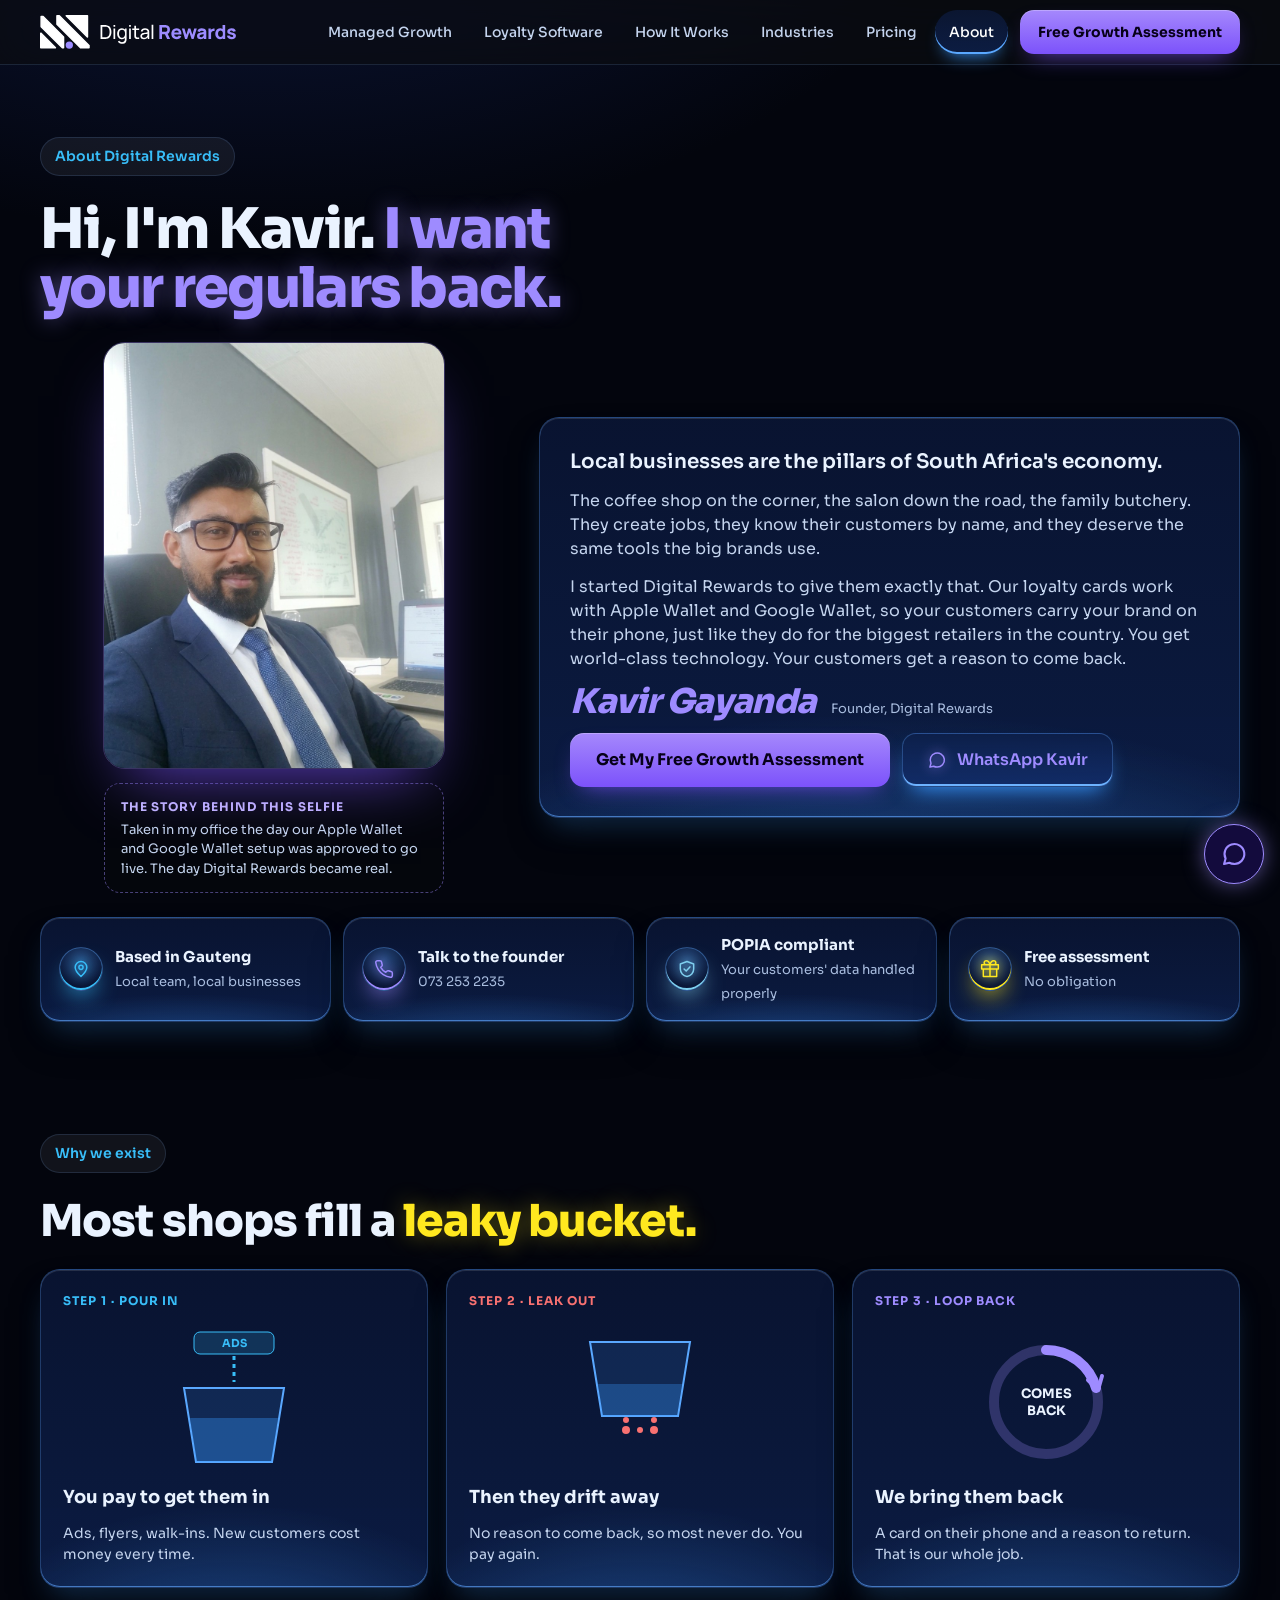
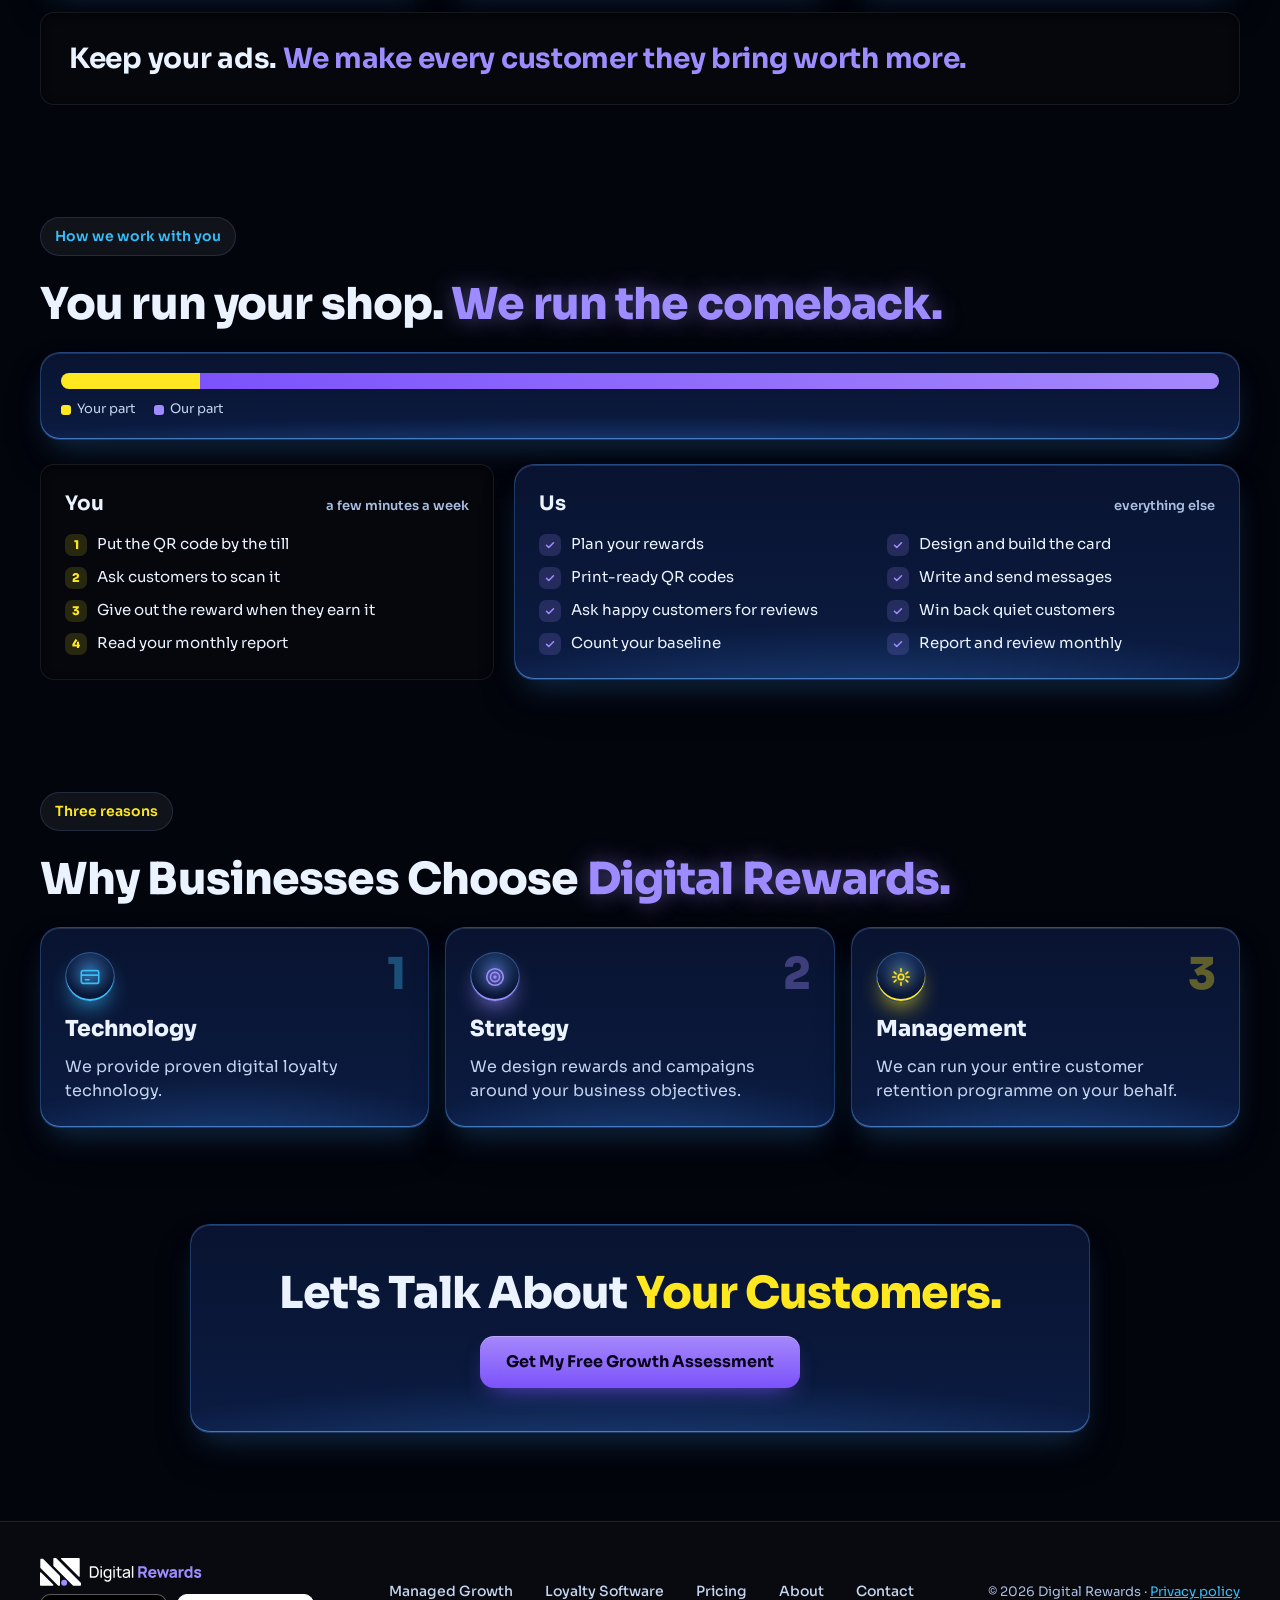
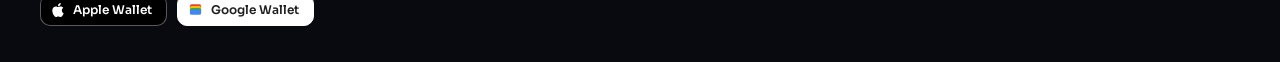
==== about.html @ 721c0db6 "About: caption heading 'The story behind this selfie'; cache tag v=202611193100 Co-Authored-By: Clau" ====
<!doctype html>
<html lang="en-ZA">
<head>
<meta charset="utf-8">
<meta name="viewport" content="width=device-width, initial-scale=1">
<title>About | Digital Rewards</title>
<meta name="description" content="Why Digital Rewards exists and who runs it.">
<link rel="canonical" href="https://digitalrewards.co.za/about">
<meta property="og:type" content="website">
<meta property="og:title" content="About | Digital Rewards">
<meta property="og:description" content="Why Digital Rewards exists and who runs it.">
<meta property="og:url" content="https://digitalrewards.co.za/about">
<meta name="theme-color" content="#03050D">
<link rel="icon" href="favicon.svg?v=2" type="image/svg+xml">
<link rel="icon" href="brand/png/favicon-32.png?v=2" sizes="32x32" type="image/png">
<link rel="apple-touch-icon" href="brand/png/dr-app-icon-180.png">
<meta property="og:image" content="https://digitalrewards.co.za/brand/png/dr-share-1200x630.png">
<meta property="og:image:width" content="1200">
<meta property="og:image:height" content="630">
<link rel="preconnect" href="https://fonts.googleapis.com">
<link rel="preconnect" href="https://fonts.gstatic.com" crossorigin>
<link rel="stylesheet" href="https://fonts.googleapis.com/css2?family=Sora:wght@400;500;600;700;800&display=swap">
<link rel="stylesheet" href="styles.css?v=202611193100">
<link rel="stylesheet" href="v2.css?v=202611193100">
</head>
<body>
<a class="skip" href="#main">Skip to content</a>
<div style="background: radial-gradient(ellipse 1200px 700px at 20% -6%, rgba(29,53,140,0.42), transparent 62%), #03050D; color: #EAF3FF; font-family: Sora, system-ui, sans-serif; font-size: 16px; line-height: 1.5; color-scheme: dark">

<header style="position: sticky; top: 0; z-index: 20; background: rgba(11,13,17,0.74); backdrop-filter: blur(22px) saturate(150%); border-bottom: 1px solid rgba(120,170,235,0.16)">
<div style="max-width: 1200px; margin: 0 auto; padding: 10px 24px; display: flex; flex-wrap: wrap; align-items: center; justify-content: space-between; gap: 8px 20px">
<a href="./" style="display: flex; align-items: center; gap: 10px; color: #FFFFFF; text-decoration: none; font-weight: 800; font-size: 18px; min-height: 44px">
<img src="brand/dr-logo-horizontal.svg" alt="Digital Rewards" width="198" height="34" style="display:block"></a>
<nav aria-label="Main" style="display: flex; flex-wrap: wrap; align-items: center; gap: 2px 4px">
<a class="pill" href="managed-growth">Managed Growth</a>
<a class="pill" href="loyalty-software">Loyalty Software</a>
<a class="pill" href="./#how">How It Works</a>
<a class="pill" href="./#industries">Industries</a>
<a class="pill" href="pricing">Pricing</a>
<a class="pill" href="about">About</a>
<a class="cta" href="contact" style="min-height: 44px; padding: 0 18px; font-size: 14px; margin-left: 8px">Free Growth Assessment</a>
</nav>
</div>
</header>

<main id="main">

<section class="ab-sec ab-top">
<div class="ab-in">
<div class="chip" style="align-self: flex-start; color: #38BDF8">About Digital Rewards</div>
<h1 class="ab-h1">Hi, I'm Kavir. <span class="ab-gv">I want your regulars back.</span></h1>
<div class="ab-fl ta-small">
<div class="ta-pcol">
<div class="ab-photo ta-photo" data-founder-photo>
<img data-founder-img alt="Kavir Gayanda, founder of Digital Rewards" hidden>
<div class="ab-mono" data-founder-mono aria-hidden="true"><span>K</span></div></div>
<p class="ta-story"><b>The story behind this selfie</b>Taken in my office the day our Apple Wallet and Google Wallet setup was approved to go live. The day Digital Rewards became real.</p>
</div>
<div class="glass ab-letter">
<p class="ab-big">Local businesses are the pillars of South Africa's economy.</p>
<p>The coffee shop on the corner, the salon down the road, the family butchery. They create jobs, they know their customers by name, and they deserve the same tools the big brands use.</p>
<p>I started Digital Rewards to give them exactly that. Our loyalty cards work with Apple Wallet and Google Wallet, so your customers carry your brand on their phone, just like they do for the biggest retailers in the country. You get world-class technology. Your customers get a reason to come back.</p>
<div class="ab-sigrow"><span class="ab-sig">Kavir Gayanda</span><span class="ab-role">Founder, Digital Rewards</span></div>
<div class="ab-btns"><a class="cta" href="contact">Get My Free Growth Assessment</a><a class="edge" href="contact" data-wa style="color: #9E8BFF"><svg class="neon" aria-hidden="true" width="20" height="20" viewBox="0 0 24 24" fill="none" stroke="currentColor" stroke-width="1.8" stroke-linecap="round" stroke-linejoin="round" style="color: #9E8BFF"><path d="M3.5 20.5l1.3-4.6A8.5 8.5 0 1112 20.5a8.5 8.5 0 01-4-1z"/></svg>WhatsApp Kavir</a></div>
</div>
</div>
<div class="ta-strip">
<div class="glass"><div class="orb" style="color: #38BDF8"><svg class="neon" aria-hidden="true" width="20" height="20" viewBox="0 0 24 24" fill="none" stroke="currentColor" stroke-width="1.8" stroke-linecap="round" stroke-linejoin="round" style="color: #38BDF8"><path d="M12 21s-7-6.2-7-11a7 7 0 0114 0c0 4.8-7 11-7 11zM12 12.5a2.5 2.5 0 100-5 2.5 2.5 0 000 5z"/></svg></div><div><b>Based in Gauteng</b><span>Local team, local businesses</span></div></div>
<div class="glass"><div class="orb" style="color: #9E8BFF"><svg class="neon" aria-hidden="true" width="20" height="20" viewBox="0 0 24 24" fill="none" stroke="currentColor" stroke-width="1.8" stroke-linecap="round" stroke-linejoin="round" style="color: #9E8BFF"><path d="M22 16.92v3a2 2 0 01-2.18 2 19.79 19.79 0 01-8.63-3.07 19.5 19.5 0 01-6-6 19.79 19.79 0 01-3.07-8.67A2 2 0 014.11 2h3a2 2 0 012 1.72c.127.96.361 1.903.7 2.81a2 2 0 01-.45 2.11L8.09 9.91a16 16 0 006 6l1.27-1.27a2 2 0 012.11-.45c.907.339 1.85.573 2.81.7A2 2 0 0122 16.92z"/></svg></div><div><b>Talk to the founder</b><span><a href="tel:0732532235" data-tel style="color: inherit; text-decoration: none"><span data-tel-text>073 253 2235</span></a></span></div></div>
<div class="glass"><div class="orb" style="color: #7FCFEF"><svg class="neon" aria-hidden="true" width="20" height="20" viewBox="0 0 24 24" fill="none" stroke="currentColor" stroke-width="1.8" stroke-linecap="round" stroke-linejoin="round" style="color: #7FCFEF"><path d="M12 3l8 3v6c0 4.5-3.4 8.3-8 9-4.6-.7-8-4.5-8-9V6zM8.5 12l2.5 2.5 4.5-5"/></svg></div><div><b>POPIA compliant</b><span>Your customers' data handled properly</span></div></div>
<div class="glass"><div class="orb" style="color: #FFE81F"><svg class="neon" aria-hidden="true" width="20" height="20" viewBox="0 0 24 24" fill="none" stroke="currentColor" stroke-width="1.8" stroke-linecap="round" stroke-linejoin="round" style="color: #FFE81F"><path d="M20 12v9H4v-9M2 7h20v5H2zM12 21V7M12 7H7.5a2.5 2.5 0 010-5C11 2 12 7 12 7zM12 7h4.5a2.5 2.5 0 000-5C13 2 12 7 12 7z"/></svg></div><div><b>Free assessment</b><span>No obligation</span></div></div>
</div>
</div>
</section>

<section class="ab-sec">
<div class="ab-in">
<div class="chip" style="align-self: flex-start; color: #38BDF8">Why we exist</div>
<h2 class="ab-h2">Most shops fill a <span class="ab-gy">leaky bucket.</span></h2>
<div class="ab-lk">
<div class="glass ab-lkc">
<span class="ab-step" style="color: #38BDF8">Step 1 · Pour in</span>
<svg viewBox="0 0 220 150" aria-hidden="true"><rect x="70" y="10" width="80" height="22" rx="6" fill="rgba(56,189,248,.18)" stroke="#38BDF8"/><text x="110" y="25" text-anchor="middle" fill="#38BDF8" font-size="11" font-family="Sora, sans-serif" font-weight="700">ADS</text><path d="M110 34v26" stroke="#38BDF8" stroke-width="3" stroke-dasharray="4 4"/><path d="M60 66h100l-12 74H72z" fill="rgba(56,152,255,.14)" stroke="#5AA8FF" stroke-width="2"/><path d="M66 96h88l-6 44H72z" fill="rgba(56,152,255,.35)"/></svg>
<h3>You pay to get them in</h3>
<p>Ads, flyers, walk-ins. New customers cost money every time.</p>
</div>
<div class="glass ab-lkc">
<span class="ab-step" style="color: #F87171">Step 2 · Leak out</span>
<svg viewBox="0 0 220 150" aria-hidden="true"><path d="M60 20h100l-12 74H72z" fill="rgba(56,152,255,.14)" stroke="#5AA8FF" stroke-width="2"/><path d="M68 62h84l-5 32H72z" fill="rgba(56,152,255,.3)"/><circle cx="96" cy="98" r="3" fill="#F87171"/><circle cx="124" cy="98" r="3" fill="#F87171"/><circle class="ab-drip" cx="96" cy="108" r="4" fill="#F87171"/><circle class="ab-drip ab-d2" cx="124" cy="108" r="4" fill="#F87171"/><circle class="ab-drip ab-d3" cx="110" cy="108" r="3" fill="#F87171"/></svg>
<h3>Then they drift away</h3>
<p>No reason to come back, so most never do. You pay again.</p>
</div>
<div class="glass ab-lkc">
<span class="ab-step" style="color: #9E8BFF">Step 3 · Loop back</span>
<svg viewBox="0 0 220 150" aria-hidden="true"><circle cx="110" cy="80" r="52" fill="none" stroke="rgba(158,139,255,.25)" stroke-width="10"/><g class="ab-spin"><path d="M110 28a52 52 0 0 1 50 38" fill="none" stroke="#9E8BFF" stroke-width="10" stroke-linecap="round"/><path d="M152 58l10 10 4-14" fill="none" stroke="#9E8BFF" stroke-width="4" stroke-linecap="round" stroke-linejoin="round"/></g><text x="110" y="76" text-anchor="middle" fill="#EAF3FF" font-size="13" font-family="Sora, sans-serif" font-weight="700">COMES</text><text x="110" y="93" text-anchor="middle" fill="#EAF3FF" font-size="13" font-family="Sora, sans-serif" font-weight="700">BACK</text></svg>
<h3>We bring them back</h3>
<p>A card on their phone and a reason to return. That is our whole job.</p>
</div>
</div>
<div class="well ab-quote">Keep your ads. <span style="color: #9E8BFF">We make every customer they bring worth more.</span></div>
</div>
</section>

<section class="ab-sec">
<div class="ab-in">
<div class="chip" style="align-self: flex-start; color: #38BDF8">How we work with you</div>
<h2 class="ab-h2">You run your shop. <span class="ab-gv">We run the comeback.</span></h2>
<div class="glass ab-split">
<div class="ab-bar" role="img" aria-label="Most of the work is ours"><span class="ab-bar-you"></span><span class="ab-bar-us"></span></div>
<div class="ab-legend"><span><i style="background: #FFE81F"></i>Your part</span><span><i style="background: #9E8BFF"></i>Our part</span></div>
</div>
<div class="ab-yu">
<div class="well ab-side ab-you">
<h3>You <small>a few minutes a week</small></h3>
<ul>
<li><i>1</i>Put the QR code by the till</li>
<li><i>2</i>Ask customers to scan it</li>
<li><i>3</i>Give out the reward when they earn it</li>
<li><i>4</i>Read your monthly report</li>
</ul>
</div>
<div class="glass ab-side ab-us">
<h3>Us <small>everything else</small></h3>
<ul>
<li><i><svg aria-hidden="true" width="12" height="12" viewBox="0 0 24 24" fill="none" stroke="currentColor" stroke-width="3.2" stroke-linecap="round" stroke-linejoin="round"><path d="M5 12.5l4.5 4.5L19 7.5"/></svg></i>Plan your rewards</li>
<li><i><svg aria-hidden="true" width="12" height="12" viewBox="0 0 24 24" fill="none" stroke="currentColor" stroke-width="3.2" stroke-linecap="round" stroke-linejoin="round"><path d="M5 12.5l4.5 4.5L19 7.5"/></svg></i>Design and build the card</li>
<li><i><svg aria-hidden="true" width="12" height="12" viewBox="0 0 24 24" fill="none" stroke="currentColor" stroke-width="3.2" stroke-linecap="round" stroke-linejoin="round"><path d="M5 12.5l4.5 4.5L19 7.5"/></svg></i>Print-ready QR codes</li>
<li><i><svg aria-hidden="true" width="12" height="12" viewBox="0 0 24 24" fill="none" stroke="currentColor" stroke-width="3.2" stroke-linecap="round" stroke-linejoin="round"><path d="M5 12.5l4.5 4.5L19 7.5"/></svg></i>Write and send messages</li>
<li><i><svg aria-hidden="true" width="12" height="12" viewBox="0 0 24 24" fill="none" stroke="currentColor" stroke-width="3.2" stroke-linecap="round" stroke-linejoin="round"><path d="M5 12.5l4.5 4.5L19 7.5"/></svg></i>Ask happy customers for reviews</li>
<li><i><svg aria-hidden="true" width="12" height="12" viewBox="0 0 24 24" fill="none" stroke="currentColor" stroke-width="3.2" stroke-linecap="round" stroke-linejoin="round"><path d="M5 12.5l4.5 4.5L19 7.5"/></svg></i>Win back quiet customers</li>
<li><i><svg aria-hidden="true" width="12" height="12" viewBox="0 0 24 24" fill="none" stroke="currentColor" stroke-width="3.2" stroke-linecap="round" stroke-linejoin="round"><path d="M5 12.5l4.5 4.5L19 7.5"/></svg></i>Count your baseline</li>
<li><i><svg aria-hidden="true" width="12" height="12" viewBox="0 0 24 24" fill="none" stroke="currentColor" stroke-width="3.2" stroke-linecap="round" stroke-linejoin="round"><path d="M5 12.5l4.5 4.5L19 7.5"/></svg></i>Report and review monthly</li>
</ul>
</div>
</div>
</div>
</section>

<section class="ab-sec">
<div class="ab-in">
<div class="chip" style="align-self: flex-start; color: #FFE81F">Three reasons</div>
<h2 class="ab-h2">Why Businesses Choose <span class="ab-gv">Digital Rewards.</span></h2>
<ol class="v2-tiles ab-why">
<li class="glass v2-tile"><div class="ab-why-hd"><div class="orb" style="color: #38BDF8"><svg class="neon" aria-hidden="true" width="22" height="22" viewBox="0 0 24 24" fill="none" stroke="currentColor" stroke-width="1.8" stroke-linecap="round" stroke-linejoin="round"><path d="M4.5 5h15a2 2 0 012 2v10a2 2 0 01-2 2h-15a2 2 0 01-2-2V7a2 2 0 012-2zM2.5 10h19M7 15h4"/></svg></div><span class="ab-why-n" style="color: #38BDF8">1</span></div><h3>Technology</h3><p>We provide proven digital loyalty technology.</p></li>
<li class="glass v2-tile"><div class="ab-why-hd"><div class="orb" style="color: #9E8BFF"><svg class="neon" aria-hidden="true" width="22" height="22" viewBox="0 0 24 24" fill="none" stroke="currentColor" stroke-width="1.8" stroke-linecap="round" stroke-linejoin="round"><path d="M12 21a9 9 0 100-18 9 9 0 000 18zM12 17a5 5 0 100-10 5 5 0 000 10zM12 13a1 1 0 100-2 1 1 0 000 2z"/></svg></div><span class="ab-why-n" style="color: #9E8BFF">2</span></div><h3>Strategy</h3><p>We design rewards and campaigns around your business objectives.</p></li>
<li class="glass v2-tile"><div class="ab-why-hd"><div class="orb" style="color: #FFE81F"><svg class="neon" aria-hidden="true" width="22" height="22" viewBox="0 0 24 24" fill="none" stroke="currentColor" stroke-width="1.8" stroke-linecap="round" stroke-linejoin="round"><path d="M12 3v3M12 18v3M4.6 6.6l2.1 2.1M17.3 15.3l2.1 2.1M3 12h3M18 12h3M4.6 17.4l2.1-2.1M17.3 8.7l2.1-2.1M12 15a3 3 0 100-6 3 3 0 000 6z"/></svg></div><span class="ab-why-n" style="color: #FFE81F">3</span></div><h3>Management</h3><p>We can run your entire customer retention programme on your behalf.</p></li>
</ol>
</div>
</section>

<section style="padding: 40px 24px 88px">
<div class="glass" style="max-width: 900px; margin: 0 auto; padding: 44px 28px; display: flex; flex-direction: column; align-items: center; gap: 18px; text-align: center">
<h2 style="margin: 0; font-size: clamp(28px, 3.6vw, 44px); line-height: 1.1; letter-spacing: -0.02em; font-weight: 800">Let's Talk About <span style="color: #FFE81F">Your Customers.</span></h2>
<a class="cta" href="contact">Get My Free Growth Assessment</a>
</div>
</section>

</main>

<footer style="padding: 36px 24px; border-top: 1px solid rgba(120,170,235,0.16); background: rgba(11,13,17,0.74)">
<div style="max-width: 1200px; margin: 0 auto; display: flex; flex-wrap: wrap; justify-content: space-between; align-items: center; gap: 20px; font-size: 13px; color: #A9BDDF">
<div style="display: flex; flex-direction: column; gap: 8px"><img src="brand/dr-logo-horizontal.svg" alt="Digital Rewards" width="163" height="28" style="display:block"><div class="wa-chips sm" role="group" aria-label="Works with Apple Wallet and Google Wallet"><span class="wa-chip ap"><svg aria-hidden="true" width="14" height="14" viewBox="0 0 24 24" fill="#fff"><path d="M12.152 6.896c-.948 0-2.415-1.078-3.96-1.04-2.04.027-3.91 1.183-4.961 3.014-2.117 3.675-.546 9.103 1.519 12.09 1.013 1.454 2.208 3.09 3.792 3.039 1.52-.065 2.09-.987 3.935-.987 1.831 0 2.35.987 3.96.948 1.637-.026 2.676-1.48 3.676-2.948 1.156-1.688 1.636-3.325 1.662-3.415-.039-.013-3.182-1.221-3.22-4.857-.026-3.04 2.48-4.494 2.597-4.559-1.429-2.09-3.623-2.324-4.39-2.376-2-.156-3.675 1.09-4.61 1.09zM15.53 3.83c.843-1.012 1.4-2.427 1.245-3.83-1.207.052-2.662.805-3.532 1.818-.78.896-1.454 2.338-1.273 3.714 1.338.104 2.715-.688 3.559-1.701"/></svg><span>Apple Wallet</span></span><span class="wa-chip gg"><svg aria-hidden="true" width="15" height="15" viewBox="0 0 24 24"><rect x="3" y="3.5" width="18" height="8" rx="3" fill="#EA4335"/><rect x="3" y="6.5" width="18" height="8" rx="3" fill="#FBBC04"/><rect x="3" y="9.5" width="18" height="8" rx="3" fill="#34A853"/><path d="M3 15.5a3 3 0 013-3h15v5a3 3 0 01-3 3H6a3 3 0 01-3-3z" fill="#4285F4"/></svg><span>Google Wallet</span></span></div></div>
<nav aria-label="Footer" style="display: flex; flex-wrap: wrap; gap: 2px 4px">
<a class="pill" href="managed-growth">Managed Growth</a><a class="pill" href="loyalty-software">Loyalty Software</a><a class="pill" href="pricing">Pricing</a><a class="pill" href="about">About</a><a class="pill" href="contact">Contact</a>
</nav>
<div>© 2026 Digital Rewards · <a href="privacy">Privacy policy</a></div>
</div>
</footer>

</div>
<script src="config.js?v=202611193100"></script>
<script src="site.js?v=202611193100"></script>
<script src="v2.js?v=202611193100"></script>
</body>
</html>
---- styles.css ----
/* Digital Rewards – shared styles (Sentiv Hub look: ink ground, ocean-glow glass, neon icons) */
html{scroll-behavior:smooth}
body{margin:0;background:#03050D}
a{color:#38BDF8}a:hover{color:#7FCFEF}
:focus-visible{outline:2px solid #FFE81F;outline-offset:3px}
section[id]{scroll-margin-top:84px}
.skip{position:absolute;left:-9999px;top:0;background:#FFE81F;color:#03050D;padding:10px 16px;z-index:100;font:600 14px Sora,system-ui,sans-serif}
.skip:focus{left:8px;top:8px}

.glass{background:radial-gradient(120% 90% at 50% 130%,rgba(59,150,255,.42) 0%,rgba(59,150,255,0) 62%),linear-gradient(180deg,rgba(10,22,54,.88),rgba(13,32,76,.84));border:1px solid rgba(96,165,250,.26);box-shadow:inset 0 1px 0 rgba(255,255,255,.12),inset 0 -1px 0 rgba(96,165,250,.65),0 22px 44px -16px rgba(0,0,0,.8),0 16px 32px -18px rgba(56,152,255,.75);border-radius:20px;box-sizing:border-box}
.well{background:#05070D;border:1px solid rgba(255,255,255,.07);box-shadow:inset 0 2px 8px rgba(0,0,0,.6);border-radius:14px;box-sizing:border-box}
.well[style*="padding: 28px"],.well[style*="padding: 40px"]{border-radius:20px}
.orb{width:64px;height:64px;border-radius:50%;display:flex;align-items:center;justify-content:center;flex:none;background:radial-gradient(circle at 50% 30%,rgba(90,168,255,.35),rgba(10,22,54,.9) 70%);border:1px solid rgba(96,165,250,.4);box-shadow:inset 0 -2px 0 currentColor,0 12px 24px -10px currentColor}
.neon{filter:drop-shadow(0 0 6px currentColor)}
.cta{display:inline-flex;align-items:center;justify-content:center;gap:10px;min-height:52px;padding:0 26px;border-radius:14px;border:0;background:linear-gradient(180deg,#A588FC,#7C52FB);color:#070119;font:inherit;font-weight:700;text-decoration:none;cursor:pointer;box-shadow:0 10px 24px -12px rgba(124,82,251,.9),inset 0 1px 0 rgba(255,255,255,.25)}
.cta:hover{color:#070119;filter:brightness(1.08)}
.cta[disabled]{opacity:.6;cursor:wait}
.edge{display:inline-flex;align-items:center;justify-content:center;gap:10px;min-height:52px;padding:0 24px;border-radius:14px;background:linear-gradient(180deg,rgba(13,32,76,.7),rgba(18,44,104,.92));border:1px solid rgba(96,165,250,.3);box-shadow:inset 0 -2px 0 #6DB3FF,0 12px 22px -10px rgba(56,152,255,1);color:#EAF3FF;font-weight:600;text-decoration:none;cursor:pointer;font-family:inherit;font-size:inherit}
.edge:hover{color:#fff}
.pill{display:inline-flex;align-items:center;min-height:44px;padding:0 14px;border-radius:999px;color:#C4D4EE;text-decoration:none;font-size:14px;font-weight:500}
.pill:hover{background:rgba(255,255,255,.06);color:#fff}
.pill.on{background:linear-gradient(180deg,rgba(13,32,76,.55),rgba(13,32,76,.85));box-shadow:inset 0 -2px 0 #5AA8FF,0 10px 18px -10px rgba(56,152,255,1);color:#fff}
.chip{display:inline-flex;align-items:center;gap:8px;border-radius:999px;padding:8px 14px;font-size:14px;font-weight:600;background:rgba(255,255,255,.06);border:1px solid rgba(120,170,235,.16)}

input,select,textarea{font:inherit;color:#E8ECF5;background:#05070D;border:1px solid rgba(255,255,255,.12);box-shadow:inset 0 2px 8px rgba(0,0,0,.6);border-radius:12px;padding:12px 14px;min-height:48px;width:100%;box-sizing:border-box}
input[type=range]{padding:0;min-height:32px;border:0;box-shadow:none;background:transparent;accent-color:#38BDF8}
input[type=checkbox]{width:22px;min-height:22px;height:22px;padding:0;accent-color:#38BDF8;flex:none}
summary{cursor:pointer;list-style:none;min-height:44px;display:flex;align-items:center;justify-content:space-between;gap:16px;font-weight:600;font-size:16px}
summary::-webkit-details-marker{display:none}
summary::after{content:"+";color:#38BDF8;font-size:22px;font-weight:400}
details[open] summary::after{content:"–"}

th,td{padding:13px 16px;text-align:left;border-bottom:1px solid rgba(120,170,235,.16);font-size:14px}
td+td,th+th{text-align:center}
.y{display:inline-block;width:14px;height:14px;border-radius:50%;background:#9E8BFF;box-shadow:0 0 10px rgba(158,139,255,.8)}
.n{display:inline-block;width:14px;height:14px;border-radius:50%;border:2px solid #3A4E78;box-sizing:border-box}

[hidden]{display:none!important}

/* phone menu */
.menu-btn{display:none}
@media (max-width:900px){
  .menu-btn{display:inline-flex;margin-left:auto}
  header nav[aria-label="Main"]{display:none!important;flex-basis:100%;flex-direction:column;align-items:stretch!important;padding-bottom:10px}
  header.open nav[aria-label="Main"]{display:flex!important}
  header nav[aria-label="Main"] .cta{margin-left:0!important}
}

/* floating WhatsApp button + consent bar (added by site.js) */
.wa-float{position:fixed;right:16px;bottom:16px;z-index:30;width:58px;height:58px;border-radius:50%;display:flex;align-items:center;justify-content:center;background:#130B3D;border:1px solid #9E8BFF;color:#9E8BFF;box-shadow:0 0 24px -4px rgba(158,139,255,.8)}
.wa-float:hover{color:#fff}
.consent{position:fixed;left:16px;right:16px;bottom:16px;z-index:40;max-width:640px;margin:0 auto;padding:16px 18px;display:flex;flex-wrap:wrap;gap:12px;align-items:center;justify-content:space-between;color:#EAF3FF;font:14px/1.45 Sora,system-ui,sans-serif}
.consent .cta,.consent .edge{min-height:44px;padding:0 16px;font-size:14px}

/* privacy page prose */
.prose{max-width:760px;margin:0 auto;padding:64px 24px 88px}
.prose h1{font-size:clamp(32px,4.4vw,48px);line-height:1.08;letter-spacing:-.03em;margin:0 0 8px}
.prose h2{font-size:21px;margin:32px 0 8px}
.prose p,.prose li{color:#C4D4EE;font-size:16px;line-height:1.6}

@keyframes drfloat{0%,100%{transform:translateY(0)}50%{transform:translateY(-8px)}}
@keyframes drbreathe{50%{opacity:.65}}
@media (prefers-reduced-motion:reduce){*{animation:none!important;scroll-behavior:auto!important;transition:none!important}}

/* Home hero visual: Track 3 (customers looping round a phone). Fixed 640x600 art, scaled to the column by site.js. */
.hv{aspect-ratio:640/600;overflow:hidden}
.hv-in{transform-origin:0 0}
@keyframes tc-dash{to{stroke-dashoffset:-60}}
@keyframes tc-run{from{offset-distance:0%}to{offset-distance:100%}}
@keyframes tc-pulse{0%,100%{box-shadow:0 0 0 0 rgba(255,255,255,.55)}70%{box-shadow:0 0 0 7px rgba(255,255,255,0)}}
@keyframes tc-blink{50%{opacity:.35}}
.tc-flow{animation:tc-dash 2.4s linear infinite}
.tc-walker{position:absolute;left:0;top:0;offset-path:path('M170 72 H470 A110 110 0 0 1 580 182 V418 A110 110 0 0 1 470 528 H170 A110 110 0 0 1 60 418 V182 A110 110 0 0 1 170 72 Z');offset-rotate:0deg;animation:tc-run 15s linear infinite}
@media (prefers-reduced-motion:reduce){*{animation:none!important}}

/* ROI calculator (Calc 4): line draws in; month tags hide on small screens */
@keyframes cd-draw{from{stroke-dashoffset:900}to{stroke-dashoffset:0}}
.cd-line{animation:cd-draw 1.2s ease-out both}
@media (max-width:640px){.cd-tag{display:none}.cd-months span:nth-child(even){visibility:hidden}}

/* Results section (Proof 4): three steps joined by flowing arrows; arrows hide when the steps stack */
.pd-row{display:flex;flex-wrap:wrap;align-items:stretch;gap:18px}
.pd-arrow{flex:none;align-self:center;display:flex}
@keyframes pd-flow{to{stroke-dashoffset:-36}}
.pd-flow{animation:pd-flow 1.6s linear infinite}
@media (max-width:1180px){.pd-arrow{display:none}}

/* Packages (Price 5): visits-to-pay-back counter per plan */
.pay-box{padding:14px;display:flex;flex-direction:column;gap:8px;border-radius:16px}
.pay-n{font-size:32px;font-weight:800;line-height:1;color:var(--pay);text-shadow:0 0 16px var(--pay-glow)}
.pay-dots{display:flex;flex-wrap:wrap;gap:5px;min-height:14px;align-items:center}
.pay-dots i{width:13px;height:13px;border-radius:50%;background:var(--pay);box-shadow:0 0 6px var(--pay-glow)}
.pay-dots small{font-size:11px;color:#A9BDDF}
.pay-list{margin:0;padding:0;list-style:none;display:flex;flex-direction:column;gap:8px;font-size:14px;flex:1}
.pay-list li{display:flex;gap:9px}
.pay-list li::before{content:"";flex:none;width:14px;height:14px;margin-top:3px;background:var(--pay);-webkit-mask:url("data:image/svg+xml,%3Csvg xmlns='http://www.w3.org/2000/svg' viewBox='0 0 24 24'%3E%3Cpath d='M5 12.5l4.5 4.5 9.5-10' fill='none' stroke='black' stroke-width='3' stroke-linecap='round' stroke-linejoin='round'/%3E%3C/svg%3E") center/contain no-repeat;mask:url("data:image/svg+xml,%3Csvg xmlns='http://www.w3.org/2000/svg' viewBox='0 0 24 24'%3E%3Cpath d='M5 12.5l4.5 4.5 9.5-10' fill='none' stroke='black' stroke-width='3' stroke-linecap='round' stroke-linejoin='round'/%3E%3C/svg%3E") center/contain no-repeat}

/* Industries (Mall 5): a shopper walks the mall; each shop lights up as they pass */
.mw-row{margin:0;padding:0;list-style:none;display:grid;grid-template-columns:repeat(5,minmax(0,1fr));gap:14px}
.mw-shop{display:flex;flex-direction:column;overflow:hidden;border:1px solid rgba(120,170,235,.16);background:linear-gradient(180deg,rgba(13,32,76,.7),rgba(5,7,13,.9));opacity:.55;animation:mw-lit 10s linear infinite}
.mw-top .mw-shop{border-radius:16px 16px 6px 6px}
.mw-bottom .mw-shop{border-radius:6px 6px 16px 16px;background:linear-gradient(0deg,rgba(13,32,76,.7),rgba(5,7,13,.9))}
.mw-awn{height:12px;flex:none;background:repeating-linear-gradient(90deg,currentColor 0 12px,rgba(255,255,255,.08) 12px 24px)}
.mw-body{padding:12px;display:flex;gap:12px;align-items:center;flex:1}
.mw-body svg{flex:none;filter:drop-shadow(0 0 6px currentColor)}
.mw-body h3{margin:0;font-size:13px;font-weight:700;line-height:1.25;color:#EAF3FF}
.mw-body p{margin:2px 0 0;font-size:12px;color:#A9BDDF}
.mw-hall{position:relative;height:150px;border-radius:18px;background:repeating-linear-gradient(90deg,rgba(120,170,235,.07) 0 60px,rgba(120,170,235,.03) 60px 120px);border:1px dashed rgba(120,170,235,.25);overflow:hidden}
.mw-line{position:absolute;left:0;right:0;top:50%;height:2px;background:repeating-linear-gradient(90deg,rgba(90,168,255,.6) 0 14px,transparent 14px 28px)}
.mw-walker{position:absolute;top:50%;margin-top:-44px;width:64px;left:0;animation:mw-walk 10s linear infinite}
.mw-bob{display:flex;flex-direction:column;align-items:center;gap:6px;animation:mw-bob .6s ease-in-out infinite}
.mw-face{width:52px;height:52px;border-radius:50%;background:radial-gradient(circle at 50% 35%,#1D3F97,#0A1636 70%);border:2px solid #9E8BFF;box-shadow:0 0 0 5px rgba(158,139,255,.15),0 0 22px rgba(158,139,255,.75);overflow:hidden;box-sizing:border-box;position:relative}
.mw-face svg{position:absolute;left:0;top:0}
.mw-card{width:64px;height:30px;border-radius:7px;background:linear-gradient(155deg,#3E76EA,#1D3F97);box-shadow:0 0 14px -2px rgba(56,152,255,.9);padding:5px;box-sizing:border-box;display:flex;flex-direction:column;justify-content:space-between}
.mw-card span{font-size:6px;font-weight:800;letter-spacing:.1em}
.mw-bar{height:5px;border-radius:99px;background:rgba(3,5,13,.45)}
.mw-bar i{display:block;height:5px;border-radius:99px;background:#9E8BFF;box-shadow:0 0 6px #9E8BFF;animation:mw-fill 10s linear infinite}
.mw-tag{position:absolute;right:14px;top:12px;font-size:12px;background:rgba(5,7,13,.85)}
@keyframes mw-walk{from{left:0}to{left:calc(100% - 64px)}}
@keyframes mw-fill{from{width:4%}to{width:100%}}
@keyframes mw-bob{0%,100%{transform:translateY(0)}50%{transform:translateY(-4px)}}
@keyframes mw-lit{0%{opacity:.55;box-shadow:none;border-color:rgba(120,170,235,.16)}4%,16%{opacity:1;box-shadow:0 0 0 2px currentColor,0 16px 36px -10px currentColor;border-color:currentColor}26%,100%{opacity:.55;box-shadow:none;border-color:rgba(120,170,235,.16)}}
@media (max-width:900px){.mw-row{grid-template-columns:repeat(2,minmax(0,1fr))}.mw-row .mw-shop:last-child{grid-column:span 2}.mw-hall{height:120px}.mw-tag{display:none}}
@media (prefers-reduced-motion:reduce){.mw-shop{opacity:1}}

/* Industries page cards */
/* Industries picker (option 1) */
.ip{display:flex;flex-direction:column;gap:20px}
.ip-head{display:flex;flex-wrap:wrap;justify-content:space-between;align-items:flex-end;gap:10px 24px}
.ip-chips{display:flex;flex-wrap:wrap;gap:10px}
.ip-chip{display:inline-flex;align-items:center;gap:10px;min-height:48px;padding:0 18px 0 14px;border-radius:999px;border:1px solid rgba(120,170,235,.2);background:rgba(255,255,255,.04);color:#C4D4EE;font:inherit;font-size:14px;font-weight:600;cursor:pointer;white-space:nowrap;flex:none}
.ip-chip svg{color:var(--c);flex:none}
.ip-chip:hover{color:#fff;background:rgba(255,255,255,.08)}
.ip-chip[aria-selected="true"]{border-color:var(--c);background:rgba(13,32,76,.92);color:#fff;box-shadow:inset 0 -2px 0 var(--c),0 10px 22px -10px var(--c)}
.ip-chip:focus-visible{outline:2px solid #9E8BFF;outline-offset:2px}
.ip-panel{display:grid;grid-template-columns:minmax(0,1.2fr) minmax(0,1fr);gap:40px;padding:40px 44px;align-items:center}
.ip-panel[hidden]{display:none}
.ip-info{display:flex;flex-direction:column;gap:20px}
.ip-title{display:flex;align-items:center;gap:16px}
.ip-title h3{margin:0;font-size:26px;line-height:1.2;letter-spacing:-.02em;font-weight:800}
.ip-label{display:block;margin-bottom:8px;font-size:12px;font-weight:700;letter-spacing:.12em;text-transform:uppercase;color:#A9BDDF}
.ip-pain{margin:0;font-size:21px;line-height:1.3;font-weight:600;color:#FF9CAC}
.ip-ideas{margin:0;padding:0;list-style:none;display:flex;flex-direction:column;gap:12px}
.ip-ideas li{display:flex;align-items:center;gap:14px;font-size:16px;font-weight:600}
.ip-ideas li span{width:32px;height:32px;border-radius:50%;flex:none;display:flex;align-items:center;justify-content:center;font-size:13px;font-weight:800;background:var(--c);color:var(--ink)}
.ip-go{display:flex;flex-wrap:wrap;align-items:center;gap:14px 18px;padding-top:4px}
.ip-go span{font-size:13px;color:#A9BDDF}
.ip-cardwrap{display:flex;flex-direction:column;align-items:center;gap:12px}
.ip-card{width:100%;max-width:410px;box-sizing:border-box;border-radius:26px;padding:26px;background:linear-gradient(160deg,rgba(26,36,74,.96),rgba(8,12,28,.98));border:1px solid var(--c);box-shadow:inset 0 1px 0 rgba(255,255,255,.08),0 34px 70px -30px var(--c);display:flex;flex-direction:column;gap:22px}
.ip-cardtop{display:flex;justify-content:space-between;align-items:center;gap:12px}
.ip-brand{display:flex;align-items:center;gap:12px}
.ip-brand i{width:40px;height:40px;border-radius:12px;flex:none;display:flex;align-items:center;justify-content:center;background:var(--c);color:var(--ink)}
.ip-brand b,.ip-cardfoot b{display:block;font-size:11px;letter-spacing:.14em;text-transform:uppercase;color:#A9BDDF;font-weight:700}
.ip-brand strong{display:block;font-size:16px}
.ip-wallet{font-size:12px;color:#A9BDDF}
.ip-stamps{display:grid;grid-template-columns:repeat(5,minmax(0,1fr));gap:12px}
.ip-stamps i{aspect-ratio:1;border-radius:50%;box-sizing:border-box;display:flex;align-items:center;justify-content:center;background:var(--c);color:var(--ink);box-shadow:0 0 16px -4px var(--c)}
.ip-stamps i.free{background:none;box-shadow:none;border:1.5px dashed var(--c);color:var(--c);font-style:normal;font-size:10px;font-weight:800;letter-spacing:.04em}
.ip-cardfoot{display:flex;justify-content:space-between;align-items:flex-end;gap:12px;padding-top:18px;border-top:1px dashed rgba(120,170,235,.3)}
.ip-cardfoot strong{display:block;font-size:18px;font-weight:800}
.ip-cardfoot span{font-size:13px;color:#C4D4EE;text-align:right}
.ip-note{font-size:12px;color:#A9BDDF}
@media (max-width:900px){.ip-panel{grid-template-columns:minmax(0,1fr);padding:28px 22px;gap:28px}.ip-title h3{font-size:22px}.ip-pain{font-size:18px}}
@media (max-width:640px){.ip-chips{flex-wrap:nowrap;overflow-x:auto;padding:2px 2px 8px;scrollbar-width:none}.ip-chips::-webkit-scrollbar{display:none}.ip-card{padding:20px}.ip-stamps{gap:9px}}

/* Home features (Phone 2): the six tools shown as the messages customers get; site.js lights one list row + message at a time */
.fx-wrap{display:grid;grid-template-columns:minmax(0,1fr) 340px;gap:48px;align-items:center}
.fx-copy{display:flex;flex-direction:column;gap:22px;min-width:0}
.fx-list{list-style:none;margin:0;padding:0;display:grid;grid-template-columns:repeat(2,minmax(0,1fr));gap:12px}
.fx-list li{display:flex;align-items:center;gap:12px;padding:10px 14px 10px 10px;border-radius:16px;border:1px solid rgba(120,170,235,.16);background:rgba(255,255,255,.03);transition:border-color .3s,box-shadow .3s,background .3s}
.fx-list li.on{border-color:currentColor;box-shadow:0 0 0 1px currentColor,0 14px 30px -14px currentColor;background:rgba(13,32,76,.7)}
.fx-orb{width:46px;height:46px}.fx-orb svg{filter:drop-shadow(0 0 6px currentColor)}
.fx-name{color:#EAF3FF;font-size:15px;font-weight:600}
.fx-phone{width:min(340px,100%);margin:0 auto;border-radius:46px;padding:12px;background:linear-gradient(160deg,#1B2440,#070A14);border:1px solid rgba(120,170,235,.3);box-shadow:0 30px 60px -20px rgba(0,0,0,.9),0 0 60px -20px rgba(56,152,255,.7);box-sizing:border-box}
.fx-screen{border-radius:36px;padding:18px 12px 16px;background:radial-gradient(120% 60% at 50% 0%,rgba(29,63,151,.85),transparent 70%),#060A18;display:flex;flex-direction:column;gap:8px;box-sizing:border-box}
.fx-notch{width:96px;height:26px;border-radius:99px;background:#000;margin:0 auto 8px}
.fx-time{text-align:center;font-size:52px;font-weight:300;line-height:1;letter-spacing:-.02em;color:#EAF3FF}
.fx-date{text-align:center;font-size:13px;color:#C4D4EE;margin-bottom:12px}
.fx-notes{list-style:none;margin:0;padding:0;display:flex;flex-direction:column;gap:8px}
.fx-note{display:flex;gap:10px;align-items:flex-start;padding:10px 12px;border-radius:18px;background:rgba(30,40,70,.72);border:1px solid rgba(255,255,255,.06);transition:transform .35s,box-shadow .35s,border-color .35s}
.fx-note.on{transform:scale(1.03);border-color:currentColor;box-shadow:0 0 0 1px currentColor,0 10px 26px -8px currentColor}
.fx-ic{width:30px;height:30px;border-radius:8px;flex:none;display:flex;align-items:center;justify-content:center;background:#0A1636;border:1px solid currentColor}
.fx-ic svg{filter:drop-shadow(0 0 4px currentColor)}
.fx-note>div{min-width:0;flex:1}
.fx-top{display:flex;justify-content:space-between;gap:8px;font-size:12px}
.fx-top b{color:#EAF3FF}.fx-top small{color:#A9BDDF}
.fx-note p{margin:1px 0 0;font-size:12.5px;line-height:1.35;color:#DCE7FA}
.fx-you{font-size:10px;font-weight:700;letter-spacing:.06em;color:#7FCFEF;border:1px solid rgba(127,207,239,.5);border-radius:6px;padding:1px 6px;margin-left:6px}
@media (max-width:900px){.fx-wrap{grid-template-columns:1fr}}
@media (max-width:520px){.fx-list{grid-template-columns:1fr}}

/* Home getting started: filmstrip on desktop (Card builds A), the card's four layers on phones and tablets (Card builds B) */
.gs-film{position:relative;list-style:none;margin:0;padding:0;display:grid;grid-template-columns:repeat(4,minmax(0,1fr));gap:24px}
.gs-rail{position:absolute;left:12.5%;right:12.5%;top:113px;height:2px;background:repeating-linear-gradient(90deg,#5AA8FF 0 6px,transparent 6px 14px);animation:gs-flow 1.4s linear infinite;pointer-events:none}
.gs-step{display:flex;flex-direction:column;gap:14px;min-width:0;position:relative}
.gs-frame{height:228px;padding:18px;display:flex;align-items:center;justify-content:center;position:relative}
.gs-frame.done{border-color:rgba(158,139,255,.55);box-shadow:inset 0 1px 0 rgba(255,255,255,.12),inset 0 -1px 0 rgba(158,139,255,.7),0 22px 44px -16px rgba(0,0,0,.8),0 16px 40px -14px rgba(158,139,255,.6)}
.gs-tag{display:inline-flex;align-items:center;border-radius:999px;padding:6px 12px;font-size:12px;font-weight:600;background:rgba(5,7,13,.85);border:1px solid rgba(120,170,235,.25)}
.gs-n{position:absolute;left:14px;top:14px}.gs-s{position:absolute;right:14px;bottom:14px}
.gs-copy{display:flex;flex-direction:column;gap:4px;padding:0 4px}
.gs-copy h3{margin:0;font-size:22px}.gs-copy p{margin:0;color:#C4D4EE;font-size:14px}
.gs-pass{width:100%;max-width:230px;background:linear-gradient(155deg,#3E76EA,#1D3F97);border-radius:16px;padding:14px;box-shadow:0 0 34px -8px rgba(56,152,255,.9),inset 0 1px 0 rgba(255,255,255,.25);display:flex;flex-direction:column;gap:12px;box-sizing:border-box;color:#EAF3FF}
.gs-head{display:flex;align-items:center;gap:8px;font-size:13px;font-weight:700}
.gs-logo{width:28px;height:28px;border-radius:8px;background:#03050D;color:#FFE81F;display:flex;align-items:center;justify-content:center;font-weight:800;font-size:13px;flex:none}
.gs-ptag{margin-left:auto;font-size:9px;font-weight:800;letter-spacing:.12em;background:rgba(3,5,13,.35);padding:4px 7px;border-radius:6px}
.gs-st{display:grid;grid-template-columns:repeat(5,1fr);gap:6px}
.gs-st i{aspect-ratio:1;border-radius:50%;border:2px dashed rgba(255,255,255,.35);box-sizing:border-box}
.gs-st i.f{border:0;background:radial-gradient(circle at 50% 35%,#C4B8FF,#9E8BFF 60%);box-shadow:0 0 8px rgba(158,139,255,.8)}
.gs-st i.o{border-color:transparent}
.gs-sketch{width:100%;max-width:230px;height:140px;border:2px dashed rgba(127,207,239,.6);border-radius:16px;padding:14px;box-sizing:border-box;display:flex;flex-direction:column;gap:12px;background:repeating-linear-gradient(0deg,rgba(127,207,239,.06) 0 1px,transparent 1px 16px),repeating-linear-gradient(90deg,rgba(127,207,239,.06) 0 1px,transparent 1px 16px)}
.gs-sketch b,.gs-blue b{display:block;height:8px;border-radius:99px;background:rgba(127,207,239,.3)}
.gs-dots{display:flex;gap:6px}.gs-dots i{width:20px;height:20px;border-radius:50%;border:2px dashed rgba(127,207,239,.5);box-sizing:border-box}
.gs-float{animation:gs-float 6s ease-in-out infinite}
.gs-layers{display:none;flex-direction:column;gap:28px}
.gs-stack{position:relative;width:300px;height:340px;margin:0 auto}
.gs-lay{position:absolute;left:0;width:300px;height:116px}
.gs-plane,.gs-plane.gs-pass{position:absolute;left:16px;top:-3px;width:200px;max-width:none;height:122px;border-radius:12px;box-sizing:border-box;transform:perspective(1000px) rotateX(58deg) rotateZ(-38deg)}
.gs-plane.gs-pass{padding:10px;gap:8px}
.gs-plane .gs-head{font-size:11px;gap:6px}.gs-plane .gs-logo{width:22px;height:22px;border-radius:6px;font-size:11px}.gs-plane .gs-ptag{font-size:7px;padding:3px 5px}
.gs-plane .gs-st{gap:4px}
.gs-blue{border:2px dashed rgba(127,207,239,.7);padding:12px;display:flex;flex-direction:column;gap:10px;background:repeating-linear-gradient(0deg,rgba(127,207,239,.08) 0 1px,transparent 1px 14px),repeating-linear-gradient(90deg,rgba(127,207,239,.08) 0 1px,transparent 1px 14px),rgba(6,14,34,.75)}
.gs-stamps{padding:10px;display:flex;flex-direction:column;gap:8px;border:1px solid rgba(112,66,250,.45);background:rgba(112,66,250,.05);box-shadow:0 0 24px -8px rgba(112,66,250,.6)}
.gs-stamps .gs-st{gap:4px}
.gs-win{display:flex;align-items:center;justify-content:center;border:2px solid #9E8BFF;background:rgba(158,139,255,.06);box-shadow:0 0 34px -6px rgba(158,139,255,.8),inset 0 0 24px -10px rgba(158,139,255,.6);color:#9E8BFF;font-weight:800;font-size:15px;letter-spacing:.02em}
.gs-lift{animation:gs-float 6s ease-in-out infinite}
.gs-badge{width:36px;height:36px;border-radius:50%;flex:none;display:flex;align-items:center;justify-content:center;font-weight:800;font-size:15px;background:radial-gradient(circle at 50% 30%,rgba(90,168,255,.35),#0A1636 70%);border:1px solid rgba(96,165,250,.4);box-shadow:inset 0 -2px 0 currentColor,0 8px 18px -8px currentColor;box-sizing:border-box}
.gs-lay .gs-badge{position:absolute;left:256px;top:40px}
.gs-list{list-style:none;margin:0;padding:0;display:flex;flex-direction:column;gap:14px}
.gs-list li{display:flex;gap:14px;align-items:center}
.gs-list h3{margin:0;font-size:18px}.gs-list p{margin:0;color:#C4D4EE;font-size:14px}
@keyframes gs-flow{to{background-position:14px 0}}
@keyframes gs-float{50%{transform:translateY(-6px)}}
@media (max-width:1000px){.gs-film{display:none}.gs-layers{display:flex}}
/* DIY vs managed: versus cards (17 Nov) */
.vs-diy{margin:0;padding:0;list-style:none;display:flex;flex-direction:column;gap:12px;font-size:15px;color:#C4D4EE}
.vs-diy li{display:flex;align-items:center;gap:12px}
.vs-diy li>span{width:8px;height:8px;border-radius:50%;background:#FF7A90;box-shadow:0 0 10px rgba(255,59,92,.8);flex:none}
.vs-ours{margin:0;padding:0;list-style:none;display:grid;grid-template-columns:repeat(2,minmax(0,1fr));gap:14px 20px;font-size:16px;font-weight:600}
.vs-ours li{display:flex;align-items:center;gap:10px}
.vs-ours li>span{width:26px;height:26px;border-radius:50%;background:rgba(158,139,255,.16);display:flex;align-items:center;justify-content:center;flex:none}
.vs-badge{flex:0 0 auto;width:64px;height:64px;margin:0 auto;border-radius:50%;display:flex;align-items:center;justify-content:center;font-size:16px;font-weight:800;letter-spacing:.04em;color:#EAF3FF;background:linear-gradient(180deg,rgba(13,32,76,.9),rgba(5,7,13,.95));border:1px solid rgba(96,165,250,.4);box-shadow:0 0 30px -6px rgba(56,152,255,.8)}
.vs-cta{white-space:nowrap}
@media (max-width:560px){.vs-ours{grid-template-columns:1fr}.vs-card{padding:24px!important}.vs-cta{width:100%}}
.bl-chart{position:relative;height:340px;display:flex;align-items:flex-end;gap:14px;border-bottom:2px solid rgba(96,165,250,.45)}
.bl-bar{flex:1 1 0;min-width:0;border-radius:14px 14px 0 0;display:flex;flex-direction:column;align-items:center;gap:8px;padding:14px 10px 0;box-sizing:border-box;font-size:20px;font-weight:800;color:#8FC4FF;background:linear-gradient(180deg,rgba(18,44,104,.95),rgba(10,22,54,.7));border:1px solid rgba(96,165,250,.32);border-bottom:0;box-shadow:inset 0 1px 0 rgba(255,255,255,.12)}
.bl-win{background:#FFE81F;color:#070119;border:0;box-shadow:0 0 50px -8px rgba(255,232,31,.6)}
.bl-win small{font-size:13px;font-weight:700;line-height:1.3;text-align:center}
.bl-line{position:absolute;left:0;right:0;bottom:45%;border-top:2px dashed rgba(234,243,255,.75);pointer-events:none}
.bl-tag{position:absolute;left:0;top:-38px;padding:5px 12px;border-radius:999px;background:#03050D;border:1px solid rgba(234,243,255,.6);font-size:13px;font-weight:600;color:#EAF3FF;white-space:nowrap}
.bl-steps{list-style:none;margin:0;padding:0;display:grid;grid-template-columns:repeat(5,minmax(0,1fr));gap:14px}
.bl-steps h3{margin:0;font-size:17px;line-height:1.3;font-weight:700}
.bl-steps h3 span{color:#38BDF8}
.bl-steps p{margin:6px 0 0;font-size:14px;line-height:1.55;color:#A9BDDF}
.bl-steps .bl-5 h3{color:#FFE81F}
@media (max-width:760px){.bl-chart{height:280px;gap:8px}.bl-tag{font-size:11px;padding:4px 9px;top:-32px}.bl-win small{display:none}.bl-steps{grid-template-columns:1fr}}

/* Home assessment: C2.1 wallet pass form (18 Nov). Stamps light up as fields fill (site.js). */
.wchips{list-style:none;margin:0;padding:0;display:flex;flex-wrap:wrap;gap:10px}
.wchip{display:inline-flex;align-items:center;gap:10px;min-height:44px;padding:0 16px 0 12px;border-radius:999px;background:#000;border:1px solid rgba(255,255,255,.22);font-size:14px;font-weight:700;color:#fff}
.wchip-v{background:rgba(158,139,255,.12);border-color:rgba(158,139,255,.4);color:#C4B8FF}
.wa-btn{display:inline-flex;align-items:center;justify-content:center;gap:10px;min-height:56px;padding:0 24px;border-radius:14px;background:linear-gradient(180deg,#3BE07A,#1FBF5B);color:#04210F;font-weight:800;font-size:16px;text-decoration:none;box-shadow:0 12px 26px -12px rgba(37,211,102,.9),inset 0 1px 0 rgba(255,255,255,.35)}
.wa-btn:hover{color:#04210F;filter:brightness(1.06)}
.ph-btn{display:inline-flex;align-items:center;justify-content:center;gap:10px;min-height:56px;padding:0 22px;border-radius:14px;background:linear-gradient(180deg,rgba(13,32,76,.7),rgba(18,44,104,.92));border:1px solid rgba(96,165,250,.35);box-shadow:inset 0 -2px 0 #6DB3FF,0 12px 22px -10px rgba(56,152,255,1);color:#EAF3FF;font-weight:700;font-size:16px;text-decoration:none}
.ph-btn:hover{color:#fff}
.pass{flex:1 1 360px;max-width:440px;min-width:0;margin:0 auto;box-sizing:border-box;border-radius:26px;overflow:hidden;background:linear-gradient(180deg,#15122B 0%,#0D0A26 100%);border:1px solid rgba(158,139,255,.35);box-shadow:inset 0 1px 0 rgba(255,255,255,.14),0 40px 80px -30px rgba(112,66,250,.8),0 22px 44px -16px rgba(0,0,0,.85)}
.pass-top{padding:18px 22px;display:flex;align-items:center;justify-content:space-between;gap:12px}
.pass-strip{margin:0 14px;padding:18px;border-radius:18px;background:linear-gradient(135deg,#7C52FB 0%,#4B2FC2 60%,#2A1C7A 100%);display:flex;flex-direction:column;gap:14px}
.stamps{display:grid;grid-template-columns:repeat(6,minmax(0,1fr));gap:8px}
.stamp{aspect-ratio:1;border-radius:50%;border:2px solid rgba(255,255,255,.45);box-sizing:border-box;display:flex;align-items:center;justify-content:center;transition:transform .25s,background .25s}
.stamp.on{background:#fff;border-color:#fff;box-shadow:0 4px 10px rgba(0,0,0,.3);transform:scale(1.06)}
.stamp.on::after{content:"";width:34%;height:18%;border-left:3px solid #4B2FC2;border-bottom:3px solid #4B2FC2;transform:translateY(-15%) rotate(-45deg)}
.stamp-gift{background:#FFE81F;border-color:#FFE81F;opacity:.75}
.stamp-gift.on{opacity:1;background:#FFE81F;border-color:#FFE81F;box-shadow:0 0 18px rgba(255,232,31,.8)}
.stamp-gift.on::after{display:none}
.pass-fields{padding:18px 22px 8px;display:flex;flex-direction:column;gap:10px}
.pass-two{display:grid;grid-template-columns:repeat(2,minmax(0,1fr));gap:10px}
.pf{display:flex;flex-direction:column;gap:4px;min-width:0}
.pf label{font-size:11px;font-weight:700;letter-spacing:.1em;text-transform:uppercase;color:#C4B8FF}
.pass input:not([type=checkbox]),.pass select,.pass textarea{background:rgba(5,7,13,.75);box-shadow:none;min-height:48px;padding:10px 14px}
.pass .done{border-color:rgba(158,139,255,.65)}
.pass-tear{position:relative;height:24px;margin:6px 0}
.pass-tear::before,.pass-tear::after{content:"";position:absolute;top:0;width:24px;height:24px;border-radius:50%;background:#03050D}
.pass-tear::before{left:-12px}.pass-tear::after{right:-12px}
.pass-tear span{position:absolute;left:20px;right:20px;top:11px;border-top:2px dashed rgba(158,139,255,.35)}
.pass-foot{padding:4px 22px 22px;display:flex;flex-direction:column;gap:12px}
/* 18 Nov: slimmer pass on laptops/desktops so it fits one screen; phones keep full-size fields */
@media (min-width:1001px){
.pass{max-width:390px;border-radius:22px}
.pass-top{padding:14px 18px}
.pass-strip{margin:0 12px;padding:13px 14px;gap:10px;border-radius:16px}
.stamps{gap:7px}
.pass-fields{padding:12px 18px 4px;gap:7px}
.pass-two{gap:8px}
.pf{gap:3px}
.pf label{font-size:10px}
.pass input:not([type=checkbox]),.pass select,.pass textarea{min-height:40px;padding:7px 12px;font-size:15px}
.pass textarea{height:40px}
.pass-tear{height:20px;margin:4px 0}
.pass-tear::before,.pass-tear::after{width:20px;height:20px}
.pass-tear::before{left:-10px}.pass-tear::after{right:-10px}
.pass-tear span{top:9px}
.pass-foot{padding:2px 18px 18px;gap:10px}
.pass-foot .cta{min-height:48px}
}

/* Solutions page (18 Nov, option B "Tour first"): phone tour, bento grid, goal picker. Classes so-*; tabs + picker in site.js */
.so-sec{display:flex;flex-direction:column;gap:24px}
.so-h2{margin:0;font-size:clamp(26px,3.2vw,38px);line-height:1.1;letter-spacing:-.02em;font-weight:800}
.so-h2 span{color:#9E8BFF}
.so-ex{margin:0;font-size:13px;color:#A9BDDF}
.so-hot{border-color:#9E8BFF!important;box-shadow:inset 0 -2px 0 #9E8BFF,0 22px 44px -16px rgba(0,0,0,.8),0 18px 40px -16px rgba(158,139,255,.6)!important}
.so-ticks{margin:0;padding:0;list-style:none;display:flex;flex-direction:column;gap:10px}
.so-ticks li{display:flex;gap:10px;align-items:flex-start;font-size:15px}
.so-ticks li::before{content:"";flex:none;width:18px;height:18px;margin-top:2px;border-radius:50%;background:#9E8BFF url("data:image/svg+xml,%3Csvg xmlns='http://www.w3.org/2000/svg' viewBox='0 0 24 24' fill='none' stroke='%23070119' stroke-width='3.2' stroke-linecap='round' stroke-linejoin='round'%3E%3Cpath d='M6 12.5l4 4 8-9'/%3E%3C/svg%3E") center/12px no-repeat;box-shadow:0 0 10px rgba(158,139,255,.7)}
/* mini pictures */
.so-mv{width:100%;max-width:250px;border-radius:16px;padding:14px;display:flex;flex-direction:column;gap:10px;font-size:12.5px;line-height:1.35;background:rgba(255,255,255,.05);border:1px solid rgba(120,170,235,.16);font-variant-numeric:tabular-nums;box-sizing:border-box;color:#EAF3FF}
.so-mv b{font-weight:700}
.so-mv small{color:#A9BDDF;font-size:11px}
.so-mv-card{background:linear-gradient(140deg,#3A2A9A,#140C45 70%);border-color:rgba(158,139,255,.45);box-shadow:0 14px 30px -14px rgba(124,82,251,.8)}
.so-mv-top{display:flex;justify-content:space-between;align-items:baseline;gap:8px}
.so-stamps{display:grid;grid-template-columns:repeat(5,1fr);gap:7px}
.so-stamps i{aspect-ratio:1;border-radius:50%;border:1.5px dashed rgba(255,255,255,.3)}
.so-stamps i.on{border:0;background:#9E8BFF url("data:image/svg+xml,%3Csvg xmlns='http://www.w3.org/2000/svg' viewBox='0 0 24 24' fill='none' stroke='%23140C45' stroke-width='3' stroke-linecap='round' stroke-linejoin='round'%3E%3Cpath d='M6 12.5l4 4 8-9'/%3E%3C/svg%3E") center/60% no-repeat;box-shadow:0 0 10px rgba(158,139,255,.8)}
.so-wallet{display:flex;gap:6px}
.so-wallet span{font-size:10px;font-weight:600;padding:3px 8px;border-radius:999px;background:rgba(0,0,0,.35);color:#C4D4EE}
.so-mv-push{background:transparent;border:0;padding:0;gap:8px}
.so-pn{display:flex;gap:10px;padding:10px 11px;border-radius:14px;background:rgba(220,230,255,.12);border:1px solid rgba(255,255,255,.08)}
.so-pn.d{opacity:.6}
.so-pn p{margin:2px 0 0}
.so-pi{width:28px;height:28px;border-radius:8px;flex:none;display:grid;place-items:center;font-weight:800;font-size:13px;color:#140C45;background:linear-gradient(180deg,#B9A6FF,#7C52FB)}
.so-h{display:flex;justify-content:space-between;gap:8px}
.so-big{font-size:20px;font-weight:800;letter-spacing:-.02em;color:#9E8BFF}
.so-lnk{display:flex;justify-content:space-between;align-items:center;gap:8px;padding:8px 10px;border-radius:10px;background:#05070D;border:1px solid rgba(255,255,255,.08);color:#C4D4EE}
.so-lnk span{font-weight:700;color:#9E8BFF}
.so-ava{display:flex;align-items:center}
.so-ava i{width:24px;height:24px;border-radius:50%;border:2px solid #0A1636;margin-left:-7px}
.so-ava i:first-child{margin-left:0}
.so-ava em{font-style:normal;margin-left:8px;color:#C4D4EE}
.so-stars{display:flex;gap:3px;color:#FFB547;font-size:22px;line-height:1;text-shadow:0 0 10px rgba(255,181,71,.6)}
.so-rbtn{text-align:center;padding:8px;border-radius:10px;background:#EAF3FF;color:#0A1636;font-weight:700}
.so-rate{display:flex;align-items:baseline;gap:6px}
.so-rate b{font-size:20px}
.so-bars{display:flex;align-items:flex-end;gap:6px;height:64px}
.so-bars i{flex:1;border-radius:5px 5px 2px 2px;background:linear-gradient(180deg,#9E8BFF,rgba(56,189,248,.5))}
.so-kpis{display:grid;grid-template-columns:repeat(3,1fr);gap:6px;text-align:center}
.so-kpis b{display:block;font-size:17px;color:#FFE81F}
/* phone tour */
.so-tabs{display:flex;flex-wrap:wrap;gap:8px}
.so-tab{display:inline-flex;align-items:center;gap:9px;min-height:46px;padding:0 16px 0 10px;border-radius:999px;border:1px solid rgba(120,170,235,.16);background:rgba(255,255,255,.04);cursor:pointer;font:inherit;font-size:14px;font-weight:600}
.so-tab span{color:#C4D4EE}
.so-tab svg{flex:none}
.so-tab:hover span{color:#fff}
.so-tab[aria-selected="true"]{background:linear-gradient(180deg,rgba(13,32,76,.55),rgba(13,32,76,.85));box-shadow:inset 0 -2px 0 currentColor,0 10px 18px -10px rgba(56,152,255,1);border-color:transparent}
.so-tab[aria-selected="true"] span{color:#fff}
.so-tour{display:grid;grid-template-columns:auto minmax(0,1fr);gap:56px;align-items:center}
.so-phone{width:270px;height:540px;border-radius:44px;padding:11px;box-sizing:border-box;background:#0B0F1C;border:1px solid rgba(255,255,255,.14);box-shadow:0 40px 70px -30px rgba(0,0,0,.9),0 0 60px -20px rgba(158,139,255,.5)}
.so-screen{position:relative;height:100%;border-radius:34px;overflow:hidden;background:radial-gradient(120% 70% at 50% 0%,#2A1E6E,#0A1636 55%,#05070D);padding:52px 12px 14px;box-sizing:border-box;display:flex;flex-direction:column;align-items:center;gap:12px}
.so-screen::before{content:"";position:absolute;top:10px;left:50%;width:84px;height:24px;margin-left:-42px;border-radius:999px;background:#000}
.so-clock{font-size:46px;font-weight:300;letter-spacing:-.02em;line-height:1;color:#fff;opacity:.9}
.so-date{font-size:12px;color:#C4D4EE;margin-top:-6px}
.so-scr{width:100%}
.so-scr .so-mv{max-width:none}
.so-pane{display:flex;flex-direction:column;align-items:flex-start;gap:18px;min-width:0}
.so-pane h3{margin:0;font-size:30px;line-height:1.1;letter-spacing:-.02em}
.so-tg{margin:0;color:#C4D4EE;font-size:17px}
.so-also{font-size:13px;color:#A9BDDF}
/* bento */
.so-bento{display:grid;grid-template-columns:repeat(3,minmax(0,1fr));grid-template-areas:"loy loy auto" "loy loy rev" "ref man man";gap:16px}
.so-tile{padding:24px;display:flex;flex-direction:column;gap:14px;min-width:0}
.so-hd{display:flex;align-items:center;gap:12px}
.so-tile h3{margin:0;font-size:19px;line-height:1.2}
.so-tile p{margin:0;color:#C4D4EE;font-size:14px}
.so-vis{margin-top:auto;display:flex;justify-content:center;padding-top:6px}
.so-t-loy{grid-area:loy}.so-t-auto{grid-area:auto}.so-t-rev{grid-area:rev}.so-t-ref{grid-area:ref}.so-t-man{grid-area:man}
.so-t-loy .so-vis{margin:auto 0;padding-block:12px}
.so-t-loy .so-vis .so-mv{max-width:400px;font-size:15px;padding:22px;gap:16px}
.so-t-loy .so-stamps{gap:12px}
.so-feat{display:flex;flex-wrap:wrap;gap:8px}
.so-t-man{flex-direction:row;flex-wrap:wrap;align-items:center}
.so-l{flex:1 1 240px;display:flex;flex-direction:column;align-items:flex-start;gap:12px;min-width:0}
.so-t-man .so-vis{margin:0;flex:0 1 250px;padding:0}
/* goal picker */
.so-goals{display:grid;grid-template-columns:repeat(4,minmax(0,1fr));gap:12px}
.so-goal{display:flex;flex-direction:column;align-items:flex-start;gap:6px;padding:18px;border-radius:18px;cursor:pointer;text-align:left;border:1px solid rgba(120,170,235,.16);background:rgba(255,255,255,.04);min-height:96px;font:inherit;color:#EAF3FF}
.so-goal b{font-size:17px}
.so-goal small{color:#A9BDDF;font-size:13px}
.so-goal:hover{background:rgba(255,255,255,.07)}
.so-goal[aria-pressed="true"]{border-color:#9E8BFF;background:linear-gradient(180deg,rgba(124,82,251,.22),rgba(20,12,69,.6));box-shadow:inset 0 -2px 0 #9E8BFF,0 16px 30px -16px rgba(158,139,255,.9)}
.so-goal[aria-pressed="true"] small{color:#C4D4EE}
.so-result{display:grid;grid-template-columns:minmax(0,1.2fr) minmax(0,1fr);gap:20px;align-items:stretch}
.so-kit{padding:22px;display:flex;flex-direction:column;gap:10px}
.so-hl{font-size:12px;font-weight:700;letter-spacing:.08em;text-transform:uppercase;color:#A9BDDF}
.so-tool{display:flex;align-items:center;gap:12px;padding:10px 12px;border-radius:14px;border:1px solid transparent;transition:opacity .25s,background .25s}
.so-tool.off{opacity:.32}
.so-tool.on{background:rgba(158,139,255,.08);border-color:rgba(158,139,255,.25)}
.so-tool b{font-size:15px}
.so-tool small{display:block;color:#C4D4EE;font-size:13px}
.so-ok{margin-left:auto;font-size:11px;font-weight:700;letter-spacing:.06em;text-transform:uppercase;color:#9E8BFF}
.so-tool.off .so-ok{visibility:hidden}
.so-plan{padding:22px;display:flex;flex-direction:column;align-items:flex-start;gap:16px}
.so-plan h3{margin:0 0 14px;font-size:19px}
.so-plan ol{margin:0;padding:0;list-style:none;display:flex;flex-direction:column;gap:12px;counter-reset:s}
.so-plan li{display:flex;gap:12px;align-items:flex-start;counter-increment:s}
.so-plan li::before{content:counter(s);flex:none;width:26px;height:26px;border-radius:8px;display:grid;place-items:center;font-weight:800;font-size:13px;color:#FFE81F;background:#05070D;border:1px solid rgba(120,170,235,.16)}
@media (max-width:980px){
  .so-tour{grid-template-columns:1fr;justify-items:center;gap:32px}
  .so-pane{width:100%}
  .so-bento{grid-template-columns:1fr 1fr;grid-template-areas:"loy loy" "auto rev" "ref ref" "man man"}
  .so-goals{grid-template-columns:1fr 1fr}
  .so-result{grid-template-columns:1fr}
}
@media (max-width:620px){
  .so-bento{grid-template-columns:1fr;grid-template-areas:"loy" "auto" "rev" "ref" "man"}
  .so-phone{width:250px;height:510px}
  .so-tab{padding:0 14px 0 10px}
  .so-goal{min-height:0;padding:14px}
}

/* ---------- Results (was Case Studies), 18 Nov version B: calculator first (rs-*), then sample report (cs-*) ---------- */
.cs-hero{padding:72px 24px 56px}
.rs-rep-wrap{padding:40px 24px 88px}
.cs-in{max-width:1200px;margin:0 auto;display:flex;flex-direction:column;gap:22px}
.cs-h1{margin:0;font-size:clamp(34px,4.8vw,58px);line-height:1.05;letter-spacing:-.03em;font-weight:800;max-width:900px;text-wrap:balance}
.cs-h2{margin:0;font-size:clamp(28px,3.6vw,44px);line-height:1.1;letter-spacing:-.02em;font-weight:800;text-wrap:balance}
.cs-lead{margin:0;color:#C4D4EE;font-size:18px;max-width:640px}
.cs-tag{font-size:11px;font-weight:700;letter-spacing:.08em;text-transform:uppercase;padding:4px 9px;border-radius:999px;border:1px dashed rgba(255,232,31,.55);color:#FFE81F}
.cs-rep{display:grid;grid-template-columns:minmax(0,1.5fr) minmax(0,1fr);gap:24px;align-items:stretch;margin-top:10px}
.cs-card{padding:22px;display:flex;flex-direction:column;gap:16px}
.cs-cardhd{display:flex;flex-wrap:wrap;justify-content:space-between;gap:8px;align-items:center;font-size:17px}
.cs-metrics{display:grid;grid-template-columns:repeat(3,minmax(0,1fr));gap:12px}
.cs-m{padding:14px;display:flex;flex-direction:column;gap:6px;min-width:0}
.cs-m small{color:#A9BDDF;font-size:12px;line-height:1.3}
.cs-n{font-size:26px;font-weight:800;line-height:1.1;font-variant-numeric:tabular-nums}
.cs-up{font-size:12px;font-weight:700;color:#4ADE80}
.cs-bars{display:flex;align-items:flex-end;gap:12px;height:96px;padding:0 4px}
.cs-bars i{flex:1;border-radius:8px 8px 2px 2px;background:linear-gradient(180deg,#5AA8FF,rgba(56,152,255,.25))}
.cs-bars i.base{background:rgba(255,255,255,.14)}
.cs-bars i.now{background:linear-gradient(180deg,#A588FC,#7C52FB);box-shadow:0 0 16px rgba(124,82,251,.6)}
.cs-barlab{display:flex;justify-content:space-between;color:#A9BDDF;font-size:11px;padding:0 4px}
.cs-fine{margin:0;color:#A9BDDF;font-size:12px}
.cs-side{display:flex;flex-direction:column;gap:12px}
.cs-side .cta{margin-top:auto}
.cs-pt{padding:18px;display:flex;gap:14px;align-items:flex-start}
.cs-pt h3{margin:0;font-size:16px}
.cs-pt p{margin:0;color:#C4D4EE;font-size:14px}
.cs-dot{width:38px;height:38px;flex:none;border-radius:50%;display:flex;align-items:center;justify-content:center;font-weight:800;font-size:15px;background:radial-gradient(circle at 50% 30%,rgba(90,168,255,.35),rgba(10,22,54,.9) 70%);border:1px solid rgba(96,165,250,.4);box-shadow:inset 0 -2px 0 currentColor}
.rs-calc{display:grid;grid-template-columns:minmax(0,1.5fr) minmax(0,1fr);gap:24px;align-items:stretch;margin-top:10px}
.rs-ins{padding:28px;display:flex;flex-direction:column;gap:26px;justify-content:center}
.rs-row{display:flex;flex-direction:column;gap:8px}
.rs-lab{display:flex;justify-content:space-between;gap:12px;align-items:baseline}
.rs-lab label{font-size:15px;color:#C4D4EE}
.rs-lab b{font-size:22px;font-variant-numeric:tabular-nums;white-space:nowrap}
.rs-calc input[type=range]{width:100%;accent-color:#9E8BFF}
.rs-out{padding:28px;display:flex;flex-direction:column;gap:16px;border-color:rgba(158,139,255,.45)!important;box-shadow:inset 0 1px 0 rgba(255,255,255,.1),0 30px 60px -24px rgba(124,82,251,.7)!important}
.rs-k{font-size:13px;font-weight:700;letter-spacing:.12em;text-transform:uppercase;color:#C4B8FF}
.rs-big{font-size:48px;font-weight:800;line-height:1.05;letter-spacing:-.02em;color:#FFE81F;text-shadow:0 0 26px rgba(255,232,31,.35);font-variant-numeric:tabular-nums}
.rs-line{padding:14px 16px;display:flex;justify-content:space-between;gap:12px}
.rs-line span{color:#C4D4EE}
.rs-line b{font-variant-numeric:tabular-nums}
.rs-out .cta{margin-top:auto}
@media (max-width:900px){.cs-rep,.rs-calc{grid-template-columns:minmax(0,1fr)}}
@media (max-width:560px){
  .cs-hero{padding:48px 16px 40px}.rs-rep-wrap{padding:32px 16px 72px}
  .cs-metrics{grid-template-columns:repeat(2,minmax(0,1fr))}
  .cs-card,.rs-ins,.rs-out{padding:18px}
  .rs-big{font-size:40px}
}

/* ---------- About: founder letter + leaky bucket + who does what (ab-*) ---------- */
.ab-sec{padding:56px 24px}
.ab-top{padding-top:72px}
.ab-in{max-width:1200px;margin:0 auto;display:flex;flex-direction:column;gap:24px}
.ab-h1{margin:0;font-size:clamp(32px,4.6vw,56px);line-height:1.05;letter-spacing:-.03em;font-weight:800;max-width:900px;text-wrap:balance}
.ab-h2{margin:0;font-size:clamp(28px,3.6vw,44px);line-height:1.1;letter-spacing:-.02em;font-weight:800;text-wrap:balance}
.ab-gv{color:#9E8BFF;text-shadow:0 0 22px rgba(158,139,255,.45)}
.ab-gy{color:#FFE81F;text-shadow:0 0 22px rgba(255,232,31,.35)}
.ab-fl{display:grid;grid-template-columns:minmax(0,.8fr) minmax(0,1.2fr);gap:32px;align-items:center}
.ab-photo{aspect-ratio:4/5;width:100%;max-width:420px;justify-self:center;border-radius:22px;overflow:hidden;position:relative;border:1px solid rgba(158,139,255,.35);box-shadow:0 30px 60px -24px rgba(124,82,251,.7)}
.ab-photo img{width:100%;height:100%;object-fit:cover;object-position:50% 35%;display:block}
.ab-mono{position:absolute;inset:0;display:flex;align-items:center;justify-content:center;background:radial-gradient(circle at 50% 35%,rgba(158,139,255,.35),rgba(13,32,76,.6) 55%,#0A1028)}
.ab-mono span{width:58%;aspect-ratio:1;border-radius:50%;display:flex;align-items:center;justify-content:center;font-size:clamp(80px,12vw,150px);font-weight:800;color:#070119;background:linear-gradient(180deg,#A588FC,#7C52FB);box-shadow:0 0 60px rgba(124,82,251,.6),inset 0 2px 0 rgba(255,255,255,.3)}
.ab-letter{padding:30px;display:flex;flex-direction:column;gap:14px;min-width:0}
.ab-letter p{margin:0;color:#C4D4EE;font-size:16px;max-width:60ch}
.ab-letter p.ab-big{color:#EAF3FF;font-size:20px;font-weight:600;line-height:1.35}
.ab-sigrow{display:flex;flex-wrap:wrap;align-items:flex-end;gap:6px 16px}
.ab-sig{font-size:34px;font-weight:800;font-style:italic;color:#9E8BFF;letter-spacing:-.02em;line-height:1}
.ab-role{color:#A9BDDF;font-size:13px}
.ab-btns{display:flex;flex-wrap:wrap;gap:12px}
.ab-lk{display:grid;grid-template-columns:repeat(3,minmax(0,1fr));gap:18px}
.ab-lkc{padding:22px;display:flex;flex-direction:column;gap:12px;min-width:0}
.ab-lkc h3{margin:0;font-size:18px}
.ab-lkc p{margin:0;color:#C4D4EE;font-size:14px}
.ab-lkc svg{width:100%;height:auto;max-width:220px;align-self:center}
.ab-step{font-size:12px;font-weight:700;letter-spacing:.08em;text-transform:uppercase}
.ab-quote{padding:28px;font-size:clamp(20px,2.4vw,28px);font-weight:700;line-height:1.25;letter-spacing:-.01em}
@media (prefers-reduced-motion:no-preference){
  .ab-drip{animation:ab-drip 1.6s ease-in infinite}
  .ab-d2{animation-delay:.55s}.ab-d3{animation-delay:1.1s}
  @keyframes ab-drip{0%{transform:translateY(0);opacity:1}100%{transform:translateY(34px);opacity:0}}
  .ab-spin{transform-origin:110px 80px;animation:ab-spin 8s linear infinite}
  @keyframes ab-spin{to{transform:rotate(360deg)}}
}
.ab-split{padding:20px;display:flex;flex-direction:column;gap:10px}
.ab-bar{display:flex;height:16px;border-radius:999px;overflow:hidden}
.ab-bar-you{width:12%;background:#FFE81F}
.ab-bar-us{width:88%;background:linear-gradient(90deg,#7C52FB,#A588FC)}
.ab-legend{display:flex;flex-wrap:wrap;gap:6px 18px;font-size:13px;color:#C4D4EE}
.ab-legend i{display:inline-block;width:10px;height:10px;border-radius:3px;margin-right:6px;vertical-align:middle}
.ab-yu{display:grid;grid-template-columns:minmax(0,1fr) minmax(0,1.6fr);gap:20px;align-items:stretch}
.ab-side{padding:24px;display:flex;flex-direction:column;gap:14px;min-width:0}
.ab-side h3{margin:0;font-size:20px;display:flex;align-items:baseline;justify-content:space-between;gap:10px;flex-wrap:wrap}
.ab-side h3 small{font-size:13px;font-weight:600;color:#A9BDDF}
.ab-side ul{list-style:none;margin:0;padding:0;display:flex;flex-direction:column;gap:10px}
.ab-side li{display:flex;gap:10px;align-items:flex-start;font-size:15px}
.ab-side li i{flex:none;width:22px;height:22px;border-radius:7px;display:flex;align-items:center;justify-content:center;font-style:normal;font-size:12px;font-weight:800;margin-top:1px}
.ab-you li i{background:rgba(255,232,31,.14);color:#FFE81F}
.ab-us li i{background:rgba(158,139,255,.18);color:#9E8BFF}
.ab-us ul{display:grid;grid-template-columns:repeat(2,minmax(0,1fr));gap:10px 20px}
@media (max-width:900px){
  .ab-fl,.ab-yu{grid-template-columns:minmax(0,1fr)}
  .ab-lk{grid-template-columns:minmax(0,1fr)}
  .ab-photo{max-width:300px}
}
@media (max-width:560px){
  .ab-sec{padding:40px 16px}.ab-top{padding-top:48px}
  .ab-letter{padding:22px}
  .ab-photo{max-width:200px;aspect-ratio:1;justify-self:start}
  .ab-us ul{grid-template-columns:minmax(0,1fr)}
}

/* How It Works page (18 Nov): first 30 days timeline + two sides of each step + Thandi's month. All classes hw-*, scoped colours on .hw */
.hw{--fg:#EAF3FF;--muted:#C4D4EE;--dim:#8DA2C6;--violet:#9E8BFF;--sky:#38BDF8;--ice:#7FCFEF;--yellow:#FFE81F;--green:#4ADE80;--line:rgba(120,170,235,.16)}
.hw-ex{font-size:12px;color:var(--dim)}
.hw-who{display:inline-flex;align-items:center;gap:6px;font-size:11px;font-weight:700;letter-spacing:.06em;text-transform:uppercase;padding:4px 9px;border-radius:999px;align-self:flex-start}
.hw-who.hw-us{background:rgba(158,139,255,.16);color:var(--violet)}
.hw-who.hw-you{background:rgba(255,232,31,.12);color:var(--yellow)}
.hw-who.hw-auto{background:rgba(56,189,248,.14);color:var(--sky)}
.hw-gv{color:var(--violet);text-shadow:0 0 22px rgba(158,139,255,.45)}
.hw-gy{color:var(--yellow);text-shadow:0 0 22px rgba(255,232,31,.35)}
.hw-gs{color:var(--sky);text-shadow:0 0 22px rgba(56,189,248,.4)}
/* shared mini wallet pass (hw-pass) */
.hw-pass{border-radius:14px;background:linear-gradient(160deg,#3E2E8F,#1B1650 70%);border:1px solid rgba(158,139,255,.45);box-shadow:0 0 26px -8px rgba(158,139,255,.8);padding:10px;display:flex;flex-direction:column;gap:8px;width:100%}
.hw-pass .hw-ph{display:flex;align-items:center;gap:6px;font-size:11px;font-weight:700}
.hw-pass .hw-lg{width:18px;height:18px;border-radius:6px;background:var(--yellow);color:#1B1650;display:flex;align-items:center;justify-content:center;font-size:10px;font-weight:800;flex:none}
.hw-pass .hw-pt{margin-left:auto;font-size:8px;letter-spacing:.1em;color:var(--violet)}
.hw-st{display:grid;grid-template-columns:repeat(5,minmax(0,1fr));gap:5px}
.hw-st i{aspect-ratio:1;border-radius:50%;border:1.5px dashed rgba(196,212,238,.45)}
.hw-st i.hw-f{border:0;background:var(--violet);box-shadow:0 0 8px rgba(158,139,255,.9)}

/* Thandi strip */
.hw-strip{list-style:none;margin:0;padding:0;display:grid;grid-template-columns:repeat(6,minmax(0,1fr));gap:16px;counter-reset:s}
.hw-strip li{display:flex;flex-direction:column;gap:10px;min-width:0}
.hw-phone{aspect-ratio:9/16;max-width:100%;border-radius:22px;padding:8px;background:#0E1222;border:1px solid rgba(255,255,255,.12);box-shadow:0 20px 40px -18px rgba(0,0,0,.9),0 0 0 3px #05070D}
.hw-scr{height:100%;border-radius:15px;overflow:hidden;background:linear-gradient(180deg,#0B1636,#060A18);display:flex;flex-direction:column;align-items:center;justify-content:center;gap:10px;padding:10px;position:relative;text-align:center}
.hw-day{font-size:11px;font-weight:700;letter-spacing:.08em;text-transform:uppercase;color:var(--dim)}
.hw-strip h3{margin:0;font-size:16px;line-height:1.25}
.hw-strip p{margin:0;color:var(--muted);font-size:13px}
.hw-vf{width:70%;aspect-ratio:1;position:relative;display:flex;align-items:center;justify-content:center}
.hw-vf{border:2px solid var(--sky);border-radius:12px;box-shadow:0 0 18px -4px var(--sky)}
.hw-toast{font-size:10px;font-weight:600;padding:6px 8px;border-radius:10px;background:rgba(255,255,255,.1);border:1px solid rgba(255,255,255,.12);width:100%;text-align:left}
.hw-toast b{display:block;font-size:9px;letter-spacing:.06em;text-transform:uppercase;color:var(--dim);margin-bottom:2px}
.hw-clock{font-size:28px;font-weight:700;letter-spacing:-.02em;color:#fff}
.hw-plus{font-size:11px;font-weight:800;color:#070119;background:var(--violet);border-radius:999px;padding:3px 8px;box-shadow:0 0 14px rgba(158,139,255,.8)}
.hw-prize{width:64px;height:64px;border-radius:50%;display:flex;align-items:center;justify-content:center;background:radial-gradient(circle,#A588FC,#5B3FD8);box-shadow:0 0 30px rgba(158,139,255,.9);color:#070119}
.hw-stars{display:flex;gap:2px;color:var(--yellow);font-size:16px;letter-spacing:1px;text-shadow:0 0 10px rgba(255,232,31,.6)}
.hw-minibtn{font-size:10px;font-weight:700;padding:6px 10px;border-radius:8px;background:#fff;color:#0B1636}
.hw-sum{display:grid;grid-template-columns:minmax(0,1fr) minmax(0,3fr);gap:14px}
.hw-sum>div{padding:18px 20px;display:flex;flex-direction:column;gap:6px}
.hw-sum b{font-size:15px}
.hw-sum span{color:var(--muted);font-size:14px}

/* first 30 days */
.hw-timebox{padding:20px 22px;display:flex;flex-wrap:wrap;align-items:center;gap:14px 28px}
.hw-timebox .hw-big{font-size:34px;font-weight:800;letter-spacing:-.02em}
.hw-timebar{flex:1 1 280px;min-width:0;display:flex;flex-direction:column;gap:8px}
.hw-bar{display:flex;height:14px;border-radius:999px;overflow:hidden;background:rgba(255,255,255,.06)}
.hw-legend{display:flex;flex-wrap:wrap;gap:6px 18px;font-size:13px;color:var(--muted)}
.hw-legend i{display:inline-block;width:10px;height:10px;border-radius:3px;margin-right:6px;vertical-align:middle}
.hw-tl{list-style:none;margin:0;padding:0;display:grid;grid-template-columns:repeat(5,minmax(0,1fr));gap:14px;position:relative}
.hw-tl::before{content:"";position:absolute;left:4%;right:4%;top:23px;height:2px;background:linear-gradient(90deg,var(--sky),var(--violet));opacity:.6}
.hw-tl li{display:flex;flex-direction:column;gap:12px;min-width:0;position:relative}
.hw-dot{width:48px;height:48px;border-radius:50%;display:flex;flex-direction:column;align-items:center;justify-content:center;background:#0A1636;border:2px solid currentColor;box-shadow:0 0 18px -4px currentColor;font-weight:800;line-height:1}
.hw-dot small{font-size:8px;letter-spacing:.08em}
.hw-dot b{font-size:16px}
.hw-tc{padding:16px;display:flex;flex-direction:column;gap:10px;flex:1}
.hw-tc h3{margin:0;font-size:17px}
.hw-tc .hw-r{display:flex;flex-direction:column;gap:4px;font-size:13px;color:var(--muted)}

/* two sides of each step */
.hw-lanes-h{display:grid;grid-template-columns:minmax(0,1fr) 120px minmax(0,1fr);gap:16px;font-size:12px;font-weight:700;letter-spacing:.08em;text-transform:uppercase}
.hw-lane{display:grid;grid-template-columns:minmax(0,1fr) 120px minmax(0,1fr);gap:16px;align-items:stretch}
.hw-side{padding:16px;display:flex;align-items:center;gap:16px;min-width:0}
.hw-side .hw-txt{display:flex;flex-direction:column;gap:4px;min-width:0}
.hw-side .hw-txt b{font-size:15px}
.hw-side .hw-txt span{color:var(--muted);font-size:13px}
.hw-mid{display:flex;flex-direction:column;align-items:center;justify-content:center;gap:6px;text-align:center}
.hw-mid .hw-num{width:44px;height:44px;border-radius:50%;display:flex;align-items:center;justify-content:center;font-weight:800;font-size:18px;background:#0A1636;border:2px solid currentColor;box-shadow:0 0 18px -4px currentColor}
.hw-mid b{font-size:15px}
.hw-mock{flex:none;width:120px;padding:10px;display:flex;flex-direction:column;gap:6px;font-size:10px}
.hw-mock .hw-ln{height:6px;border-radius:3px;background:rgba(196,212,238,.25)}
.hw-mock .hw-kv{display:flex;justify-content:space-between;gap:6px;color:var(--muted)}
.hw-mock .hw-kv b{color:var(--fg)}
.hw-mini-phone{flex:none;width:76px;aspect-ratio:9/16;border-radius:14px;padding:5px;background:#0E1222;border:1px solid rgba(255,255,255,.12)}
.hw-mini-phone .hw-scr{border-radius:10px;padding:5px;gap:5px}
.hw-mini-phone .hw-pass{padding:5px;gap:4px;border-radius:8px}
.hw-mini-phone .hw-pass .hw-ph{font-size:7px}
.hw-mini-phone .hw-pass .hw-lg{width:11px;height:11px;font-size:7px;border-radius:3px}
.hw-mini-phone .hw-st{gap:2px}
.hw-stand{flex:none;width:120px;display:flex;flex-direction:column;align-items:center}
.hw-stand .hw-card{width:74px;height:92px;border-radius:8px;background:#F3F5FB;color:#0B1636;display:flex;flex-direction:column;align-items:center;justify-content:center;gap:4px;font-size:8px;font-weight:800}
.hw-stand .hw-base{width:96px;height:10px;border-radius:3px;background:#2A3350;margin-top:2px}

@media (max-width:1060px){
  .hw-strip{grid-template-columns:repeat(3,minmax(0,1fr))}
  .hw-tl{grid-template-columns:minmax(0,1fr)}
  .hw-tl::before{left:23px;right:auto;top:10px;bottom:10px;width:2px;height:auto;background:linear-gradient(180deg,var(--sky),var(--violet))}
  .hw-tl li{display:grid;grid-template-columns:48px minmax(0,1fr);gap:14px;align-items:start}
}
@media (max-width:860px){
  .hw-sum{grid-template-columns:minmax(0,1fr)}
  .hw-lanes-h{display:none}
  .hw-lane{grid-template-columns:minmax(0,1fr);gap:10px}
  .hw-mid{flex-direction:row;justify-content:flex-start;order:-1}
}
@media (max-width:560px){
  .hw-strip{grid-template-columns:repeat(2,minmax(0,1fr))}
  .hw-side{flex-wrap:wrap}
}

/* Home "Meet Jason" video (18 Nov) */
.mv{padding:24px 24px 72px}
.mv-wrap{max-width:960px;margin:0 auto;display:flex;flex-direction:column;align-items:center;gap:28px}
.mv-head{display:flex;flex-direction:column;align-items:center;gap:16px;text-align:center}
.mv-head h2{margin:0;font-size:clamp(28px,3.6vw,44px);line-height:1.08;letter-spacing:-.03em;font-weight:800;max-width:720px}
.mv-head h2 span{color:#9E8BFF;text-shadow:0 0 22px rgba(158,139,255,.4)}
.mv-frame{position:relative;width:100%;padding:10px;border-radius:24px}
.mv-video{display:block;width:100%;aspect-ratio:16/9;border-radius:16px;background:#05070D;object-fit:cover}
.mv-play{position:absolute;inset:10px;display:flex;flex-direction:column;align-items:center;justify-content:center;gap:14px;border:0;border-radius:16px;cursor:pointer;color:#EAF3FF;font:inherit;background:linear-gradient(180deg,rgba(3,5,13,0) 40%,rgba(3,5,13,.55))}
.mv-orb{width:84px;height:84px;border-radius:50%;display:flex;align-items:center;justify-content:center;padding-left:4px;box-sizing:border-box;color:#070119;background:linear-gradient(180deg,#A588FC,#7C52FB);box-shadow:0 0 0 10px rgba(158,139,255,.18),0 18px 36px -10px rgba(124,82,251,1);transition:transform .2s}
.mv-play:hover .mv-orb{transform:scale(1.06)}
.mv-len{font-weight:700;font-size:15px;padding:6px 14px;border-radius:999px;background:rgba(3,5,13,.6);border:1px solid rgba(120,170,235,.2)}
.mv-frame.on .mv-play{display:none}
@media (max-width:600px){.mv{padding:8px 16px 56px}.mv-frame{padding:6px;border-radius:18px}.mv-play{inset:6px}.mv-orb{width:64px;height:64px}}
@media (prefers-reduced-motion:reduce){.mv-orb{transition:none}}

/* Jason Greer credibility: video name chip, hero badge, quote card (18 Nov) */
.mv-who{color:#EAF3FF;font-weight:500;padding:5px 14px 5px 5px}
.mv-who img{width:28px;height:28px;border-radius:50%;object-fit:cover;border:1px solid rgba(158,139,255,.6)}
.mv-who strong{font-weight:700}
.jb{align-self:flex-start;display:inline-flex;align-items:center;gap:14px;padding:8px 18px 8px 8px;border-radius:999px;text-decoration:none;color:#EAF3FF;background:rgba(255,255,255,.05);border:1px solid rgba(120,170,235,.18);transition:background .2s,border-color .2s}
.jb:hover{color:#fff;background:rgba(158,139,255,.1);border-color:rgba(158,139,255,.45)}
.jb-face{position:relative;flex:none;width:52px;height:52px}
.jb-face img{width:52px;height:52px;border-radius:50%;object-fit:cover;display:block;box-shadow:0 0 0 2px rgba(158,139,255,.55),0 8px 18px -8px rgba(124,82,251,.9)}
.jb-play{position:absolute;right:-4px;bottom:-2px;width:22px;height:22px;border-radius:50%;display:flex;align-items:center;justify-content:center;padding-left:2px;box-sizing:border-box;color:#070119;background:linear-gradient(180deg,#A588FC,#7C52FB);border:2px solid #03050D}
.jb-txt{display:flex;flex-direction:column;gap:2px;line-height:1.3}
.jb-txt strong{font-size:15px;font-weight:700}
.jb-txt span{font-size:13px;color:#A9BDDF}
.jq{margin:6px 0 0;padding:20px 22px;display:flex;gap:16px;align-items:flex-start;max-width:520px}
.jq img{flex:none;width:64px;height:64px;border-radius:50%;object-fit:cover;box-shadow:0 0 0 2px rgba(158,139,255,.55)}
.jq-body{display:flex;flex-direction:column;gap:8px;min-width:0}
.jq blockquote{margin:0;font-size:17px;line-height:1.45;font-weight:600;color:#EAF3FF}
.jq figcaption{font-size:13px;color:#A9BDDF}
.jq figcaption strong{color:#EAF3FF}
.jq-link{display:inline-flex;align-items:center;gap:8px;align-self:flex-start;min-height:32px;font-size:14px;font-weight:600;color:#C4B8FF;text-decoration:none}
.jq-link:hover{color:#fff}
@media (max-width:600px){.jb{padding-right:14px}.jb-txt strong{font-size:14px}.jq{padding:16px}.jq img{width:52px;height:52px}.jq blockquote{font-size:16px}}
@media (prefers-reduced-motion:reduce){.jb{transition:none}}
---- v2.css ----
/* Digital Rewards v2 – extra parts on top of styles.css (same look: ink ground, blue glass, violet highlights) */
.v2-h2{margin:0;font-size:clamp(28px,3.6vw,44px);line-height:1.1;letter-spacing:-.02em;font-weight:800}
.v2-h1{margin:0;font-size:clamp(36px,5vw,60px);line-height:1.04;letter-spacing:-.03em;font-weight:800}
.v2-v{color:#9E8BFF;text-shadow:0 0 22px rgba(158,139,255,.4)}
.v2-b{color:#38BDF8}
.v2-y{color:#FFE81F}
.v2-sub{margin:0;color:#C4D4EE;font-size:18px;max-width:640px}
.v2-sec{padding:72px 24px}
.v2-in{max-width:1200px;margin:0 auto;display:flex;flex-direction:column;gap:32px}
.v2-head{display:flex;flex-direction:column;gap:12px;max-width:820px}
.v2-head.c{align-items:center;text-align:center;margin:0 auto}
.v2-kick{font-size:12px;font-weight:700;letter-spacing:.14em;text-transform:uppercase;color:#7FCFEF}
.v2-fine{margin:0;font-size:13px;color:#A9BDDF}
.v2-row{display:flex;flex-wrap:wrap;align-items:center;gap:12px 18px}
.v2-pw{display:inline-flex;align-items:center;gap:8px;font-size:13px;color:#A9BDDF}
.v2-pw b{color:#EAF3FF;font-weight:700}
.v2-pw i{width:8px;height:8px;border-radius:50%;background:#9E8BFF;box-shadow:0 0 8px #9E8BFF}

/* Problem tiles */
.v2-tiles{display:grid;grid-template-columns:repeat(auto-fit,minmax(250px,1fr));gap:16px;width:100%;max-width:1000px}
.v2-tile{padding:20px 22px;display:flex;flex-direction:column;gap:10px}
.v2-tile h3{margin:0;font-size:18px;font-weight:800}
.v2-tile p{margin:0;font-size:15px;color:#C4D4EE}
.v2-tile .orb{width:48px;height:48px}

/* Two paths */
.v2-paths{display:grid;grid-template-columns:5fr 7fr;gap:24px;align-items:stretch}
.v2-path{padding:28px;display:flex;flex-direction:column;gap:18px;border-radius:22px}
.v2-path h3{margin:0;font-size:24px;font-weight:800}
.v2-path.mg{padding:34px;border:2px solid #9E8BFF;box-shadow:inset 0 -2px 0 #9E8BFF,0 30px 60px -24px rgba(158,139,255,.7)}
.v2-path.mg h3{font-size:30px}
.v2-lab{font-size:12px;font-weight:700;letter-spacing:.1em;text-transform:uppercase}
.v2-badge{display:inline-flex;align-items:center;border-radius:999px;padding:6px 12px;font-size:12px;font-weight:700;color:#080320;background:#9E8BFF;white-space:nowrap}
.v2-ticks{margin:0;padding:0;list-style:none;display:grid;grid-template-columns:repeat(auto-fit,minmax(210px,1fr));gap:9px 18px}
.v2-ticks li{display:flex;gap:10px;align-items:flex-start;font-size:15px}
.v2-ticks li::before{content:"";flex:none;width:20px;height:20px;margin-top:1px;border-radius:50%;background:rgba(158,139,255,.18) url("data:image/svg+xml,%3Csvg xmlns='http://www.w3.org/2000/svg' viewBox='0 0 24 24' fill='none' stroke='%239E8BFF' stroke-width='3.4' stroke-linecap='round' stroke-linejoin='round'%3E%3Cpath d='M6 12.5l4 4 8-9'/%3E%3C/svg%3E") center/12px no-repeat}
.v2-ticks.b li::before{background-color:rgba(56,189,248,.16);background-image:url("data:image/svg+xml,%3Csvg xmlns='http://www.w3.org/2000/svg' viewBox='0 0 24 24' fill='none' stroke='%2338BDF8' stroke-width='3.4' stroke-linecap='round' stroke-linejoin='round'%3E%3Cpath d='M6 12.5l4 4 8-9'/%3E%3C/svg%3E")}
.v2-model{border-radius:12px;padding:12px 14px;font-size:14px;color:#C4D4EE}
.v2-model b{color:#EAF3FF}
.v2-work{display:flex;flex-direction:column;gap:6px;font-size:12px;color:#A9BDDF}
.v2-work div{height:10px;border-radius:99px;background:#132145}
.v2-work span{display:block;height:10px;border-radius:99px}
.v2-from{font-size:15px;color:#C4D4EE}
.v2-from b{font-size:28px;font-weight:800;letter-spacing:-.02em;color:#EAF3FF}
@media (max-width:860px){.v2-paths{grid-template-columns:1fr}.v2-path.mg{order:-1}}

/* Customer journey */
.v2-jr{position:relative;margin:0;padding:0;list-style:none;display:grid;grid-template-columns:repeat(6,minmax(0,1fr));gap:14px}
.v2-jr::before{content:"";position:absolute;left:6%;right:6%;top:40px;height:2px;background:repeating-linear-gradient(90deg,#5AA8FF 0 10px,transparent 10px 22px);opacity:.7;animation:v2-flow 1.6s linear infinite}
@keyframes v2-flow{to{background-position:22px 0}}
.v2-jr li{position:relative;display:flex;flex-direction:column;align-items:center;text-align:center;gap:12px}
.v2-jr .orb{width:80px;height:80px;background:radial-gradient(circle at 50% 30%,rgba(90,168,255,.35),#0A1636 70%)}
.v2-jr .n{position:absolute;top:-4px;right:calc(50% - 50px);width:24px;height:24px;border-radius:50%;background:#05070D;border:1px solid currentColor;font-size:12px;font-weight:800;display:flex;align-items:center;justify-content:center}
.v2-jr h3{margin:0;font-size:16px;font-weight:800;color:#EAF3FF}
.v2-jr p{margin:0;font-size:13px;color:#A9BDDF;max-width:170px}
.v2-jr-end{display:flex;flex-wrap:wrap;align-items:center;justify-content:center;gap:12px 22px;padding:18px 24px;border-radius:20px;background:linear-gradient(160deg,rgba(78,48,10,.9),rgba(26,14,4,.92));border:1px solid rgba(243,182,100,.34);box-shadow:0 22px 44px -24px rgba(124,82,251,.85)}
.v2-jr-end b{font-size:clamp(18px,2vw,22px);color:#FFE81F;text-shadow:0 0 14px rgba(255,232,31,.4)}
.v2-jr-end span{color:#F6D9A8;font-size:15px}
@media (max-width:900px){
  .v2-jr{grid-template-columns:1fr;gap:18px;padding-left:4px}
  .v2-jr::before{left:43px;right:auto;top:20px;bottom:20px;width:2px;height:auto;background:repeating-linear-gradient(180deg,#5AA8FF 0 10px,transparent 10px 22px);animation:none}
  .v2-jr li{flex-direction:row;text-align:left;align-items:center;gap:16px}
  .v2-jr .orb{width:80px;height:80px}
  .v2-jr .n{right:auto;left:62px}
  .v2-jr p{max-width:none}
}

/* Campaign examples */
.v2-camps{display:grid;grid-template-columns:repeat(auto-fit,minmax(280px,1fr));gap:18px}
.v2-camp{padding:22px;display:flex;flex-direction:column;gap:14px}
.v2-camp h3{margin:0;font-size:20px;font-weight:800}
.v2-msg{display:flex;gap:10px;align-items:flex-start;padding:12px 14px;border-radius:16px;background:rgba(30,40,64,.85);border:1px solid rgba(255,255,255,.1)}
.v2-msg .ic{flex:none;width:30px;height:30px;border-radius:9px;display:flex;align-items:center;justify-content:center;background:rgba(255,255,255,.08)}
.v2-msg b{font-size:13px}
.v2-msg p{margin:2px 0 0;font-size:13px;color:#EAF3FF;line-height:1.4}
.v2-kv{display:flex;flex-direction:column;gap:6px;font-size:14px}
.v2-kv div{display:flex;gap:8px}
.v2-kv dt{color:#A9BDDF;min-width:96px;margin:0}
.v2-kv dd{margin:0;color:#EAF3FF}

/* ROI calculator */
.v2-roi{display:grid;grid-template-columns:minmax(0,5fr) minmax(0,7fr);gap:24px;align-items:stretch}
.v2-roi-in{padding:22px 24px;display:flex;flex-direction:column;justify-content:space-between;gap:16px}
.v2-sl{display:flex;flex-direction:column;gap:2px}
.v2-sl .t{display:flex;justify-content:space-between;gap:12px;font-size:14px}
.v2-sl strong{color:#38BDF8;font-size:16px}
.v2-roi-out{border-radius:20px;padding:26px;box-sizing:border-box;background:linear-gradient(180deg,rgba(12,24,58,.96),rgba(7,13,32,.98));border:1px solid rgba(96,165,250,.28);box-shadow:inset 0 1px 0 rgba(255,255,255,.1),inset 0 -1px 0 rgba(96,165,250,.6),0 30px 60px -20px rgba(0,0,0,.9);display:flex;flex-direction:column;gap:18px}
.v2-big{font-size:clamp(44px,6vw,72px);font-weight:800;letter-spacing:-.03em;line-height:1;color:#FFE81F;text-shadow:0 0 26px rgba(255,232,31,.35)}
.v2-formula{font-size:14px;color:#C4D4EE;padding:10px 14px}
.v2-formula b{color:#EAF3FF}
.v2-stats{display:grid;grid-template-columns:repeat(auto-fit,minmax(150px,1fr));gap:12px}
.v2-stat{border-radius:14px;padding:12px 14px;background:rgba(255,255,255,.04);border:1px solid rgba(120,170,235,.14)}
.v2-stat small{display:block;font-size:12px;color:#A9BDDF}
.v2-stat b{font-size:24px;font-weight:800;letter-spacing:-.02em}
.v2-vsbar{display:flex;flex-direction:column;gap:8px;font-size:13px;color:#C4D4EE}
.v2-vsbar .bar{height:14px;border-radius:99px;background:#132145;overflow:hidden}
.v2-vsbar .bar span{display:block;height:100%;border-radius:99px;transition:width .35s ease}
@media (max-width:860px){.v2-roi{grid-template-columns:1fr}}

/* Pricing groups */
.v2-pgrid{display:grid;grid-template-columns:1fr 1fr;gap:22px;align-items:stretch}
.v2-pgroup{display:flex;flex-direction:column;gap:14px;padding:18px;border-radius:26px}
.v2-pgroup.diy{background:rgba(255,255,255,.025);border:1px solid rgba(120,170,235,.14)}
.v2-pgroup.mg{background:radial-gradient(120% 80% at 50% 0%,rgba(158,139,255,.16),transparent 60%),rgba(255,255,255,.02);border:2px solid rgba(158,139,255,.55);box-shadow:0 30px 60px -30px rgba(158,139,255,.7)}
.v2-pg-hd{display:flex;flex-wrap:wrap;justify-content:space-between;align-items:center;gap:8px 12px;padding:4px 6px}
.v2-pg-hd h3{margin:0;font-size:20px;font-weight:800}
.v2-pg-hd p{margin:0;font-size:14px;color:#A9BDDF}
.v2-plans{display:grid;grid-template-columns:repeat(auto-fit,minmax(220px,1fr));gap:14px;flex:1}
.v2-plan{padding:20px;display:flex;flex-direction:column;gap:12px;border-radius:20px}
.v2-plan.dim{background:rgba(5,7,13,.85);border:1px solid rgba(255,255,255,.08)}
.v2-plan h4{margin:0;font-size:13px;font-weight:700;letter-spacing:.12em;text-transform:uppercase}
.v2-price{font-size:36px;font-weight:800;letter-spacing:-.02em;line-height:1}
.v2-price small{font-size:14px;font-weight:500;color:#A9BDDF}
.v2-plan p{margin:0;font-size:14px;color:#C4D4EE}
.v2-plan ul{margin:0;padding:0;list-style:none;display:flex;flex-direction:column;gap:7px;font-size:14px;flex:1}
.v2-plan li{display:flex;gap:8px}
.v2-plan li::before{content:"✓";color:var(--pc,#38BDF8);font-weight:800}
.v2-plan .cta,.v2-plan .edge{min-height:48px;font-size:15px}
@media (max-width:980px){.v2-pgrid{grid-template-columns:1fr}.v2-pgroup.mg{order:-1}}

/* Comparison table */
.v2-tablewrap{overflow-x:auto;border-radius:20px;border:1px solid rgba(120,170,235,.16);-webkit-overflow-scrolling:touch}
.v2-table{width:100%;min-width:720px;border-collapse:collapse;font-size:14px}
.v2-table th,.v2-table td{padding:12px 14px;text-align:center;border-bottom:1px solid rgba(120,170,235,.12)}
.v2-table th:first-child,.v2-table td:first-child{text-align:left;position:sticky;left:0;background:#070B18}
.v2-table thead th{font-size:13px;letter-spacing:.06em;text-transform:uppercase;background:#070B18}
.v2-table thead th.mg{color:#9E8BFF}
.v2-table tbody tr.grp td{background:rgba(158,139,255,.08);font-weight:700;font-size:12px;letter-spacing:.1em;text-transform:uppercase;color:#C4B8FF;text-align:left}
.v2-table td.mgc{background:rgba(158,139,255,.06)}
.v2-yes{color:#9E8BFF;font-weight:800}
.v2-no{color:#4A5A7A}

/* Feature bento (software page) */
.v2-bento{display:grid;grid-template-columns:repeat(4,minmax(0,1fr));gap:14px}
.v2-bento .glass{padding:20px;display:flex;flex-direction:column;gap:10px}
.v2-bento .w2{grid-column:span 2}
.v2-bento h3{margin:0;font-size:18px;font-weight:800}
.v2-bento p{margin:0;font-size:14px;color:#C4D4EE}
.v2-bento .orb{width:48px;height:48px}
@media (max-width:980px){.v2-bento{grid-template-columns:repeat(2,minmax(0,1fr))}}
@media (max-width:560px){.v2-bento{grid-template-columns:1fr}.v2-bento .w2{grid-column:auto}}

/* Funnel steps */
.v2-fun{margin:0;padding:0;list-style:none;display:grid;grid-template-columns:repeat(auto-fit,minmax(190px,1fr));gap:14px;counter-reset:f}
.v2-fun li{counter-increment:f;padding:18px;border-radius:18px;display:flex;flex-direction:column;gap:6px;position:relative}
.v2-fun li::before{content:counter(f);width:30px;height:30px;border-radius:50%;display:flex;align-items:center;justify-content:center;font-weight:800;font-size:14px;color:#080320;background:var(--fc,#38BDF8);box-shadow:0 0 14px var(--fc,#38BDF8)}
.v2-fun h3{margin:4px 0 0;font-size:17px;font-weight:800}
.v2-fun p{margin:0;font-size:14px;color:#C4D4EE}
.v2-fun li.you{border:1px dashed rgba(127,207,239,.5)}

/* Managed: calendar mock */
.v2-cal{padding:20px;display:flex;flex-direction:column;gap:12px;max-width:520px;width:100%;margin-left:auto}
.v2-cal-hd{display:flex;justify-content:space-between;align-items:center;font-size:13px}
.v2-cal-g{display:grid;grid-template-columns:repeat(7,minmax(0,1fr));gap:5px}
.v2-cal-g span{aspect-ratio:1;border-radius:8px;background:rgba(5,7,13,.6);border:1px solid rgba(255,255,255,.05);font-size:10px;color:#7F97BE;padding:4px;box-sizing:border-box;position:relative}
.v2-cal-g span.d{color:#4A5A7A;background:transparent;border-color:transparent;text-align:center;font-weight:700;aspect-ratio:auto;padding:0}
.v2-cal-g span i{position:absolute;left:4px;right:4px;bottom:4px;height:6px;border-radius:99px;background:var(--cc);box-shadow:0 0 8px var(--cc)}
.v2-cal-legend{display:flex;flex-wrap:wrap;gap:8px 14px;font-size:12px;color:#C4D4EE}
.v2-cal-legend span{display:inline-flex;align-items:center;gap:6px}
.v2-cal-legend i{width:10px;height:10px;border-radius:50%;background:var(--cc);box-shadow:0 0 6px var(--cc)}

/* Software: dashboard mock */
.v2-dash{padding:18px;display:flex;flex-direction:column;gap:12px;max-width:540px;width:100%;margin-left:auto}
.v2-dash-k{display:grid;grid-template-columns:repeat(3,minmax(0,1fr));gap:10px}
.v2-dash-k div{border-radius:12px;padding:10px 12px;background:rgba(5,7,13,.6);border:1px solid rgba(120,170,235,.14)}
.v2-dash-k small{display:block;font-size:11px;color:#A9BDDF}
.v2-dash-k b{font-size:20px;font-weight:800}
.v2-dash-row{display:grid;grid-template-columns:minmax(0,1.1fr) minmax(0,1fr);gap:10px}
.v2-card{border-radius:14px;padding:12px;background:linear-gradient(155deg,#3E76EA,#1D3F97 70%,#142C6E);box-shadow:inset 0 1px 0 rgba(255,255,255,.35),0 12px 22px -10px rgba(56,152,255,.9);display:flex;flex-direction:column;gap:8px}
.v2-card .t{display:flex;justify-content:space-between;font-size:10px;font-weight:700;letter-spacing:.1em;text-transform:uppercase}
.v2-card .s{display:grid;grid-template-columns:repeat(5,minmax(0,1fr));gap:5px}
.v2-card .s i{aspect-ratio:1;border-radius:50%;border:2px dashed rgba(255,255,255,.5);box-sizing:border-box}
.v2-card .s i.f{background:#9E8BFF;border:0;box-shadow:0 0 7px rgba(158,139,255,.85)}
.v2-push{border-radius:14px;padding:12px;background:rgba(5,7,13,.6);border:1px solid rgba(120,170,235,.14);display:flex;flex-direction:column;gap:8px;font-size:12px}
.v2-push .msg{border-radius:10px;padding:8px 10px;background:rgba(30,40,64,.9);color:#EAF3FF}
.v2-push .btn{align-self:flex-start;border-radius:8px;padding:6px 10px;background:#7C52FB;color:#fff;font-weight:700}
.v2-tag{position:absolute;right:16px;top:14px;font-size:10px;color:#7F97BE;border:1px solid rgba(120,170,235,.25);border-radius:99px;padding:3px 10px}

/* Upsell band */
.v2-band{padding:24px 28px;display:flex;flex-wrap:wrap;align-items:center;justify-content:space-between;gap:16px 24px;border:2px solid rgba(158,139,255,.55);box-shadow:inset 0 -2px 0 #9E8BFF,0 30px 60px -30px rgba(158,139,255,.7)}
.v2-band h3{margin:0;font-size:clamp(20px,2.2vw,26px);font-weight:800}
.v2-band p{margin:4px 0 0;color:#C4D4EE}

/* Hero (inner pages) */
.v2-hero{padding:64px 24px 56px}
.v2-hero .v2-in{flex-direction:row;flex-wrap:wrap;align-items:center;gap:40px}
.v2-hero .l{flex:1 1 440px;min-width:0;display:flex;flex-direction:column;gap:22px}
.v2-hero .r{flex:1 1 400px;min-width:0;position:relative}
.v2-bento .w4{grid-column:1/-1}

/* Wallet badges: Apple Wallet + Google Wallet (19 Nov) */
.wa-chips{display:flex;flex-wrap:wrap;align-items:center;gap:8px 10px;font-size:13px;color:#A9BDDF}
.wa-chip{display:inline-flex;align-items:center;gap:8px;height:36px;padding:0 14px 0 10px;border-radius:10px;font-size:13px;font-weight:600;line-height:1;white-space:nowrap}
.wa-chip.ap{background:#000;color:#fff;border:1px solid rgba(255,255,255,.35)}
.wa-chip.gg{background:#fff;color:#1F1F1F;border:1px solid #fff}
.wa-chip small{display:block;font-size:9px;font-weight:500;opacity:.75;margin-bottom:2px}
.wa-chips.sm .wa-chip{height:30px;font-size:12px}


/* Home hero layout C 'proof bar' (19 Nov) */
.hx-ben{margin:0;padding:0;list-style:none;display:flex;flex-wrap:wrap;align-items:center;font-size:15px;font-weight:600;color:#C4D4EE}
.hx-ben li{display:inline-flex;align-items:center;gap:8px}
.hx-row{display:flex;flex-wrap:wrap;align-items:center;gap:12px}
.hx-a{display:grid;grid-template-columns:minmax(0,1.05fr) minmax(0,.95fr);gap:40px;align-items:center}
.hx-c{display:grid;grid-template-columns:minmax(0,1.05fr) minmax(0,.95fr);gap:40px;align-items:center}
.hx-bar{margin-top:28px;padding:16px 22px;display:flex;flex-wrap:wrap;align-items:center;justify-content:space-between;gap:14px 24px}
.hx-div{width:1px;align-self:stretch;background:rgba(120,170,235,.22)}
@media (max-width:900px){.hx-a,.hx-c{grid-template-columns:1fr}.hx-div{display:none}.hx-bar{justify-content:flex-start}}

/* Home 'how we measure' = option E, one story chart (19 Nov) */
.ms-e{padding:24px;display:flex;flex-direction:column;gap:16px}
.ms-e-chart{position:relative;height:250px}
.ms-e-tag{position:absolute;font-size:11px;font-weight:700;border-radius:999px;padding:4px 10px;white-space:nowrap}
.ms-e-legend{display:flex;flex-wrap:wrap;gap:8px}
.ms-e-legend span{display:inline-flex;align-items:center;gap:7px;border-radius:999px;padding:6px 12px;font-size:13px;font-weight:600;background:rgba(255,255,255,.05);border:1px solid rgba(120,170,235,.16)}
.ms-e-legend i{width:8px;height:8px;border-radius:50%}
@media (max-width:640px){.ms-e-chart{height:200px}.ms-e-tag{font-size:10px}.ms-e-launch{display:none}}

/* About: "Why Businesses Choose Digital Rewards" (19 Nov) */
.ab-why{margin:0;padding:0;list-style:none;max-width:none;grid-template-columns:repeat(auto-fit,minmax(260px,1fr))}
.ab-why .v2-tile{padding:24px}
.ab-why h3{font-size:22px}
.ab-why p{font-size:16px}
.ab-why-hd{display:flex;justify-content:space-between;align-items:flex-start}
.ab-why-n{font-size:44px;font-weight:800;line-height:1;opacity:.35;letter-spacing:-.03em}

/* Managed Growth: "What We Actually Do Every Month" (19 Nov) */
.wk-grid{margin:0;padding:0;list-style:none;display:grid;grid-template-columns:repeat(4,minmax(0,1fr));gap:14px}
.wk{padding:20px;display:flex;flex-direction:column;gap:12px;box-shadow:inset 0 3px 0 var(--wc),0 22px 44px -16px rgba(0,0,0,.8)}
.wk-hd{display:flex;justify-content:space-between;align-items:center;gap:8px}
.wk-n{font-size:12px;font-weight:800;letter-spacing:.12em;text-transform:uppercase;color:var(--wc)}
.wk-tag{font-size:11px;font-weight:700;border-radius:999px;padding:3px 9px;color:var(--wc);border:1px solid var(--wc);opacity:.85}
.wk h3{margin:0;font-size:19px;font-weight:800}
.wk ul{margin:0;padding:0;list-style:none;display:flex;flex-direction:column;gap:8px;font-size:14px;color:#C4D4EE}
.wk li li,.wk ul li{display:flex;gap:9px;align-items:flex-start}
.wk ul li::before{content:"";flex:none;width:16px;height:16px;margin-top:2px;border-radius:5px;border:1.5px solid var(--wc);background:linear-gradient(var(--wc),var(--wc)) center/6px 6px no-repeat;opacity:.9}
.wk-sum{display:flex;flex-wrap:wrap;align-items:center;justify-content:space-between;gap:18px 28px;padding:22px 26px;border-radius:22px;background:linear-gradient(160deg,rgba(78,48,10,.9),rgba(26,14,4,.92));border:1px solid rgba(243,182,100,.34);box-shadow:0 22px 44px -24px rgba(124,82,251,.85)}
.wk-count{display:flex;align-items:center;gap:12px}
.wk-count b{font-size:56px;font-weight:800;line-height:1;letter-spacing:-.03em;color:#FFE81F;text-shadow:0 0 22px rgba(255,232,31,.45)}
.wk-count span{font-size:15px;font-weight:700;color:#F6D9A8;line-height:1.3}
.wk-price{display:flex;flex-direction:column;gap:2px;flex:1 1 260px}
.wk-price span{font-size:14px;color:#F6D9A8}
.wk-price b{font-size:34px;font-weight:800;letter-spacing:-.02em;color:#fff}
.wk-price small{font-size:15px;font-weight:500;color:#F6D9A8}
@media (max-width:1000px){.wk-grid{grid-template-columns:repeat(2,minmax(0,1fr))}}
@media (max-width:620px){.wk-grid{grid-template-columns:1fr}.wk-sum .hx-div{display:none}.wk-sum .cta{width:100%}}

/* Loyalty Software: "Who should choose" comparison (19 Nov) */
#which .v2-path h3,#which .v2-path.mg h3{font-size:clamp(21px,2.4vw,26px)}
@media (max-width:620px){#which .v2-path.mg>div:first-child{flex-direction:column-reverse;gap:10px}#which .v2-path.mg .v2-badge{align-self:flex-start}}

/* Plain assessment / demo form (replaced the six-stamp card, 19 Nov) */
.af{flex:1 1 380px;max-width:460px;min-width:0;margin:0 auto;padding:26px;border-radius:24px;border:2px solid rgba(158,139,255,.5);box-shadow:inset 0 -2px 0 #9E8BFF,0 30px 60px -24px rgba(158,139,255,.6)}
.af-form{display:flex;flex-direction:column;gap:12px}
.af-hd{display:flex;flex-direction:column;gap:4px;margin-bottom:4px}
.af-hd h3{margin:0;font-size:24px;font-weight:800;letter-spacing:-.01em}
.af-hd p{margin:0;font-size:14px;color:#A9BDDF}
.af input:not([type=checkbox]),.af select,.af textarea{background:rgba(5,7,13,.75);box-shadow:none}
.af .cta{width:100%;margin-top:4px}
@media (max-width:620px){.af{padding:20px}.af-hd h3{font-size:21px}}

/* Home assessment = layout A "compact split" + two-column form (19 Nov) */
.af2{max-width:none}
.af2 .af-form{display:grid;grid-template-columns:repeat(2,minmax(0,1fr));gap:12px 14px}
.af2 .af-form>*{grid-column:1/-1}
.af2 .af-form>div:nth-of-type(n+4):nth-of-type(-n+7){grid-column:auto}
.af2 .af-form>.cta{justify-self:start;width:auto;padding:0 34px}
@media (max-width:700px){.af2 .af-form{grid-template-columns:1fr}.af2 .af-form>*{grid-column:1/-1!important}.af2 .af-form>.cta{width:100%}}
.as-a{display:grid;grid-template-columns:minmax(0,.85fr) minmax(0,1.15fr);gap:44px;align-items:start}
.as-l{display:flex;flex-direction:column;gap:20px;min-width:0}
@media (max-width:900px){.as-a{grid-template-columns:1fr}}

/* Jason chip on the video: bigger photo so his face is clear (19 Nov) */
.mv-who{padding:5px 16px 5px 5px}
.mv-who img{width:40px;height:40px;border-width:2px}

/* About intro = version A: name plate on photo + trust strip; "We are new" removed (19 Nov) */
.ta-photo{position:relative}
.ta-plate{position:absolute;left:12px;right:12px;bottom:12px;border-radius:14px;padding:10px 14px;background:rgba(5,7,13,.78);backdrop-filter:blur(10px);border:1px solid rgba(158,139,255,.35);display:flex;justify-content:space-between;align-items:center;gap:10px}
.ta-plate b{font-size:16px}.ta-plate span{font-size:12px;color:#A9BDDF}
.ta-strip{display:grid;grid-template-columns:repeat(4,minmax(0,1fr));gap:12px}
.ta-strip>div{padding:16px 18px;display:flex;gap:12px;align-items:center}
.ta-strip .orb{width:42px;height:42px}
.ta-strip b{display:block;font-size:15px}.ta-strip span{font-size:13px;color:#A9BDDF}
.ta-small .ab-photo{max-width:340px}
@media (max-width:900px){.ta-strip{grid-template-columns:repeat(2,minmax(0,1fr))}}
@media (max-width:520px){.ta-strip{grid-template-columns:1fr}}

/* About: story behind the founder photo (19 Nov) */
.ta-pcol{display:flex;flex-direction:column;align-items:center;gap:14px;min-width:0}
.ta-pcol .ab-photo{width:100%}
.ta-story{margin:0;max-width:340px;width:100%;box-sizing:border-box;padding:14px 16px;border-radius:16px;background:rgba(5,7,13,.6);border:1px dashed rgba(158,139,255,.45);font-size:13px;line-height:1.5;color:#C4D4EE}
.ta-story b{display:block;margin-bottom:4px;font-size:12px;letter-spacing:.08em;text-transform:uppercase;color:#C4B8FF}
@media (max-width:620px){.ta-pcol{align-items:flex-start}}
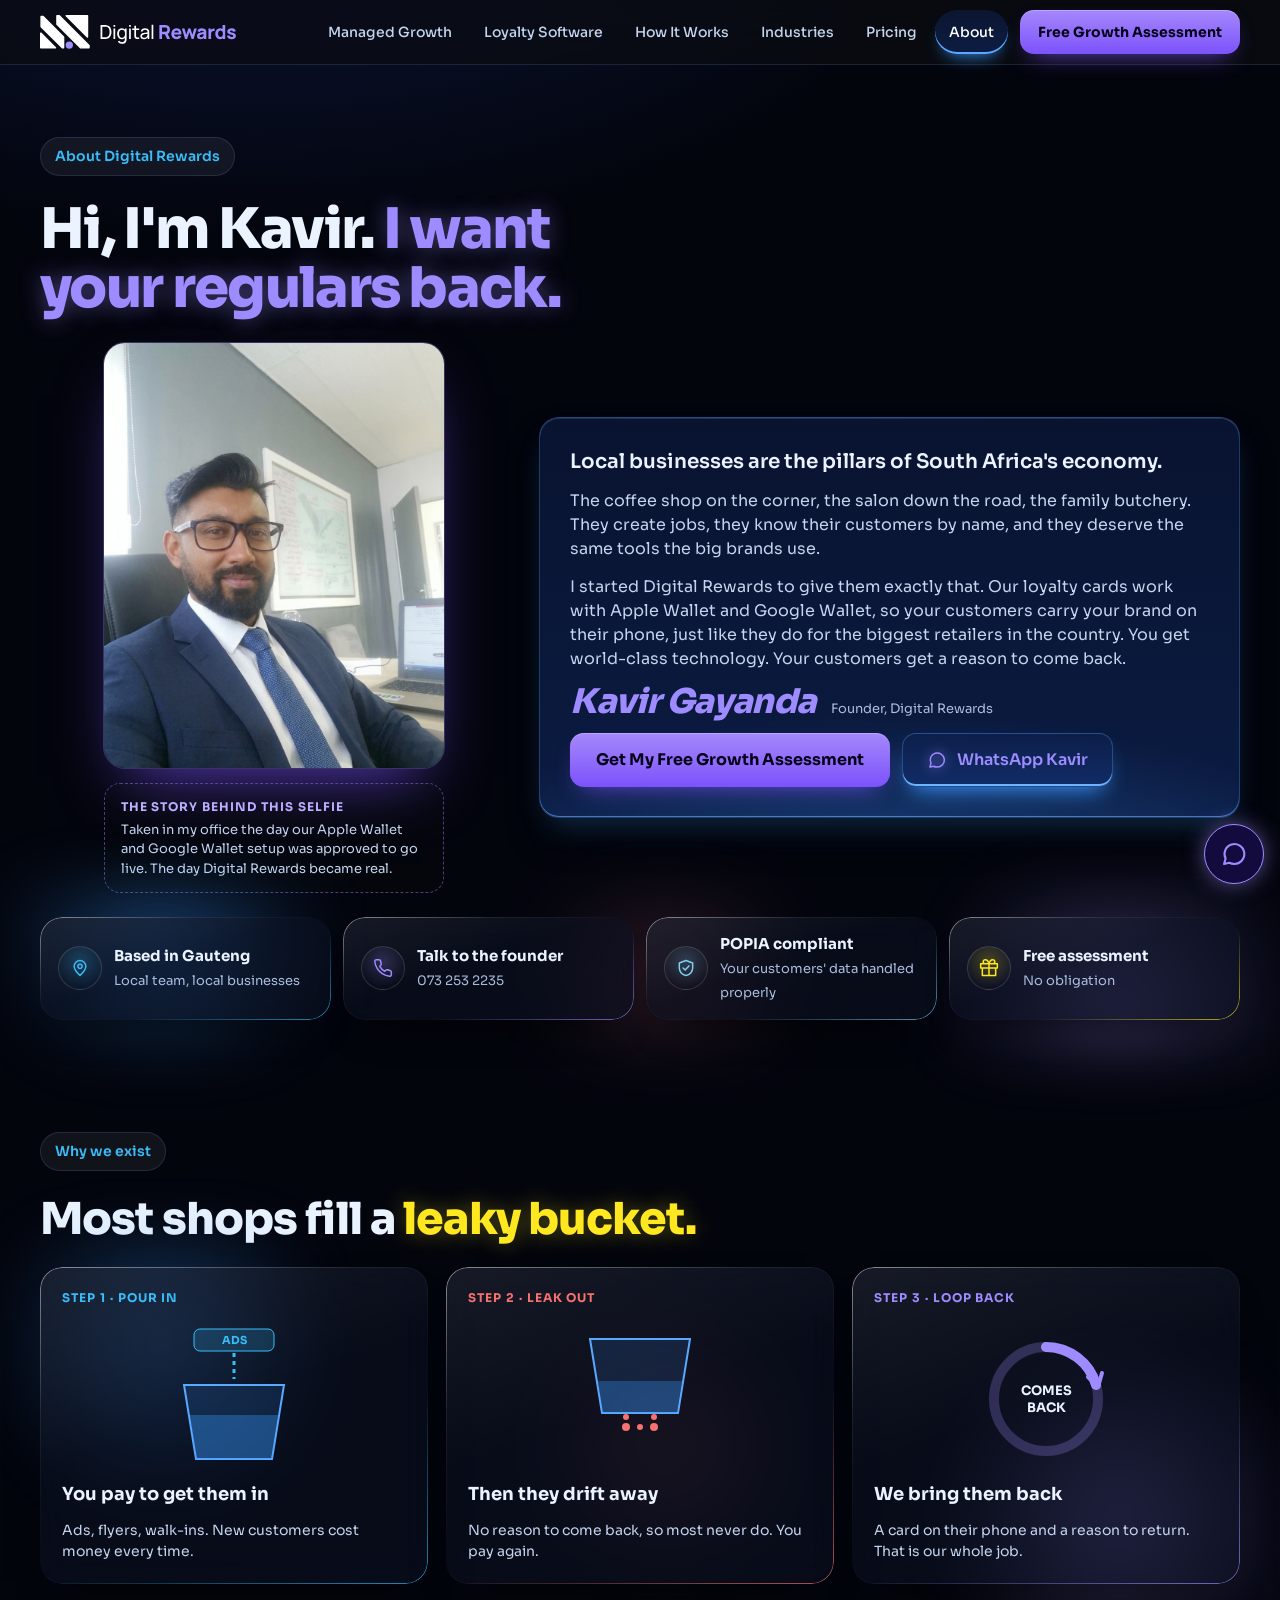
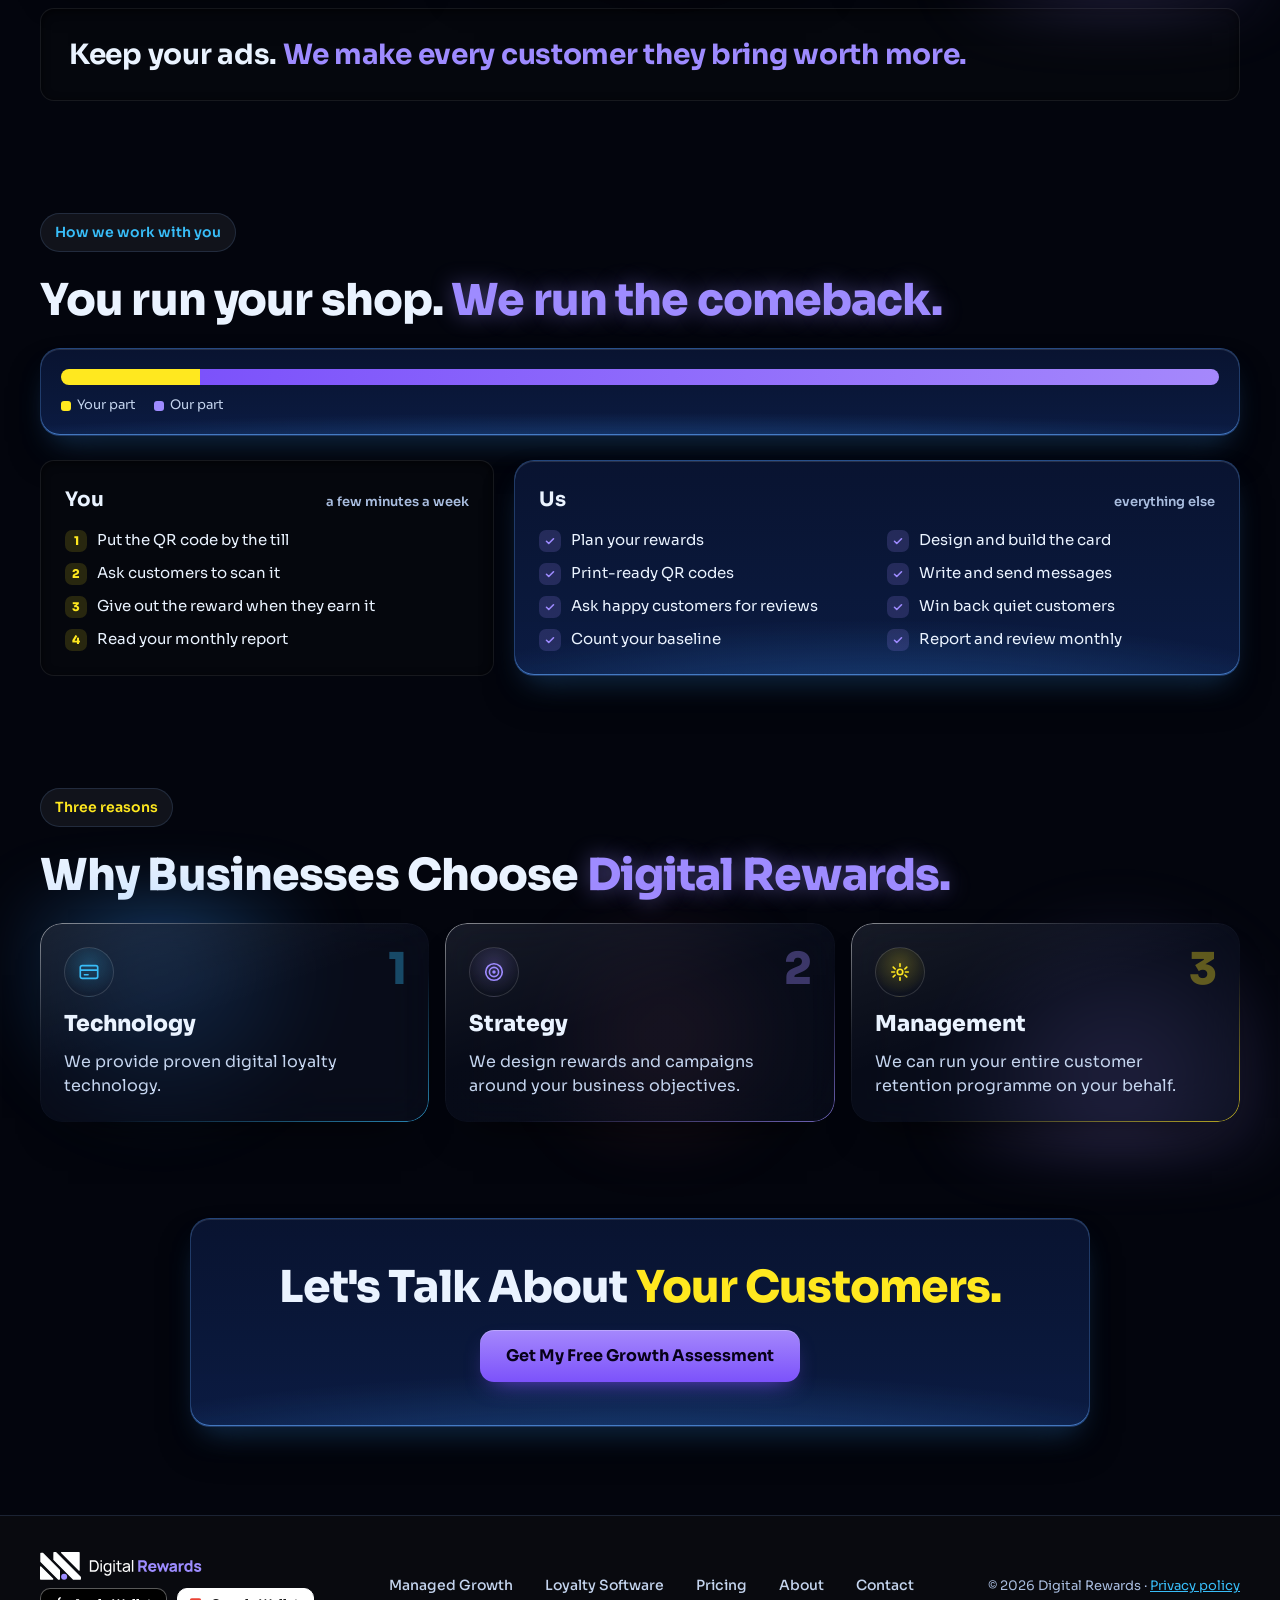
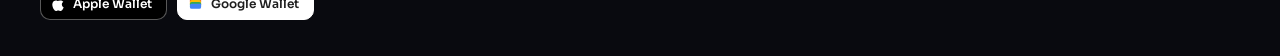
==== commit cc8ba3df: "Edge-lit glass (style B) on every tile group site-wide; tiles coloured by their icon; cache tag v=20" ====
--- a/about.html
+++ b/about.html
@@ -20,8 +20,8 @@
 <link rel="preconnect" href="https://fonts.googleapis.com">
 <link rel="preconnect" href="https://fonts.gstatic.com" crossorigin>
 <link rel="stylesheet" href="https://fonts.googleapis.com/css2?family=Sora:wght@400;500;600;700;800&display=swap">
-<link rel="stylesheet" href="styles.css?v=202611193100">
-<link rel="stylesheet" href="v2.css?v=202611193100">
+<link rel="stylesheet" href="styles.css?v=202611211100">
+<link rel="stylesheet" href="v2.css?v=202611211100">
 </head>
 <body>
 <a class="skip" href="#main">Skip to content</a>
@@ -65,10 +65,10 @@
 </div>
 </div>
 <div class="ta-strip">
-<div class="glass"><div class="orb" style="color: #38BDF8"><svg class="neon" aria-hidden="true" width="20" height="20" viewBox="0 0 24 24" fill="none" stroke="currentColor" stroke-width="1.8" stroke-linecap="round" stroke-linejoin="round" style="color: #38BDF8"><path d="M12 21s-7-6.2-7-11a7 7 0 0114 0c0 4.8-7 11-7 11zM12 12.5a2.5 2.5 0 100-5 2.5 2.5 0 000 5z"/></svg></div><div><b>Based in Gauteng</b><span>Local team, local businesses</span></div></div>
-<div class="glass"><div class="orb" style="color: #9E8BFF"><svg class="neon" aria-hidden="true" width="20" height="20" viewBox="0 0 24 24" fill="none" stroke="currentColor" stroke-width="1.8" stroke-linecap="round" stroke-linejoin="round" style="color: #9E8BFF"><path d="M22 16.92v3a2 2 0 01-2.18 2 19.79 19.79 0 01-8.63-3.07 19.5 19.5 0 01-6-6 19.79 19.79 0 01-3.07-8.67A2 2 0 014.11 2h3a2 2 0 012 1.72c.127.96.361 1.903.7 2.81a2 2 0 01-.45 2.11L8.09 9.91a16 16 0 006 6l1.27-1.27a2 2 0 012.11-.45c.907.339 1.85.573 2.81.7A2 2 0 0122 16.92z"/></svg></div><div><b>Talk to the founder</b><span><a href="tel:0732532235" data-tel style="color: inherit; text-decoration: none"><span data-tel-text>073 253 2235</span></a></span></div></div>
-<div class="glass"><div class="orb" style="color: #7FCFEF"><svg class="neon" aria-hidden="true" width="20" height="20" viewBox="0 0 24 24" fill="none" stroke="currentColor" stroke-width="1.8" stroke-linecap="round" stroke-linejoin="round" style="color: #7FCFEF"><path d="M12 3l8 3v6c0 4.5-3.4 8.3-8 9-4.6-.7-8-4.5-8-9V6zM8.5 12l2.5 2.5 4.5-5"/></svg></div><div><b>POPIA compliant</b><span>Your customers' data handled properly</span></div></div>
-<div class="glass"><div class="orb" style="color: #FFE81F"><svg class="neon" aria-hidden="true" width="20" height="20" viewBox="0 0 24 24" fill="none" stroke="currentColor" stroke-width="1.8" stroke-linecap="round" stroke-linejoin="round" style="color: #FFE81F"><path d="M20 12v9H4v-9M2 7h20v5H2zM12 21V7M12 7H7.5a2.5 2.5 0 010-5C11 2 12 7 12 7zM12 7h4.5a2.5 2.5 0 000-5C13 2 12 7 12 7z"/></svg></div><div><b>Free assessment</b><span>No obligation</span></div></div>
+<div class="glass" style="--c: #38BDF8"><div class="orb" style="color: #38BDF8"><svg class="neon" aria-hidden="true" width="20" height="20" viewBox="0 0 24 24" fill="none" stroke="currentColor" stroke-width="1.8" stroke-linecap="round" stroke-linejoin="round" style="color: #38BDF8"><path d="M12 21s-7-6.2-7-11a7 7 0 0114 0c0 4.8-7 11-7 11zM12 12.5a2.5 2.5 0 100-5 2.5 2.5 0 000 5z"/></svg></div><div><b>Based in Gauteng</b><span>Local team, local businesses</span></div></div>
+<div class="glass" style="--c: #9E8BFF"><div class="orb" style="color: #9E8BFF"><svg class="neon" aria-hidden="true" width="20" height="20" viewBox="0 0 24 24" fill="none" stroke="currentColor" stroke-width="1.8" stroke-linecap="round" stroke-linejoin="round" style="color: #9E8BFF"><path d="M22 16.92v3a2 2 0 01-2.18 2 19.79 19.79 0 01-8.63-3.07 19.5 19.5 0 01-6-6 19.79 19.79 0 01-3.07-8.67A2 2 0 014.11 2h3a2 2 0 012 1.72c.127.96.361 1.903.7 2.81a2 2 0 01-.45 2.11L8.09 9.91a16 16 0 006 6l1.27-1.27a2 2 0 012.11-.45c.907.339 1.85.573 2.81.7A2 2 0 0122 16.92z"/></svg></div><div><b>Talk to the founder</b><span><a href="tel:0732532235" data-tel style="color: inherit; text-decoration: none"><span data-tel-text>073 253 2235</span></a></span></div></div>
+<div class="glass" style="--c: #7FCFEF"><div class="orb" style="color: #7FCFEF"><svg class="neon" aria-hidden="true" width="20" height="20" viewBox="0 0 24 24" fill="none" stroke="currentColor" stroke-width="1.8" stroke-linecap="round" stroke-linejoin="round" style="color: #7FCFEF"><path d="M12 3l8 3v6c0 4.5-3.4 8.3-8 9-4.6-.7-8-4.5-8-9V6zM8.5 12l2.5 2.5 4.5-5"/></svg></div><div><b>POPIA compliant</b><span>Your customers' data handled properly</span></div></div>
+<div class="glass" style="--c: #FFE81F"><div class="orb" style="color: #FFE81F"><svg class="neon" aria-hidden="true" width="20" height="20" viewBox="0 0 24 24" fill="none" stroke="currentColor" stroke-width="1.8" stroke-linecap="round" stroke-linejoin="round" style="color: #FFE81F"><path d="M20 12v9H4v-9M2 7h20v5H2zM12 21V7M12 7H7.5a2.5 2.5 0 010-5C11 2 12 7 12 7zM12 7h4.5a2.5 2.5 0 000-5C13 2 12 7 12 7z"/></svg></div><div><b>Free assessment</b><span>No obligation</span></div></div>
 </div>
 </div>
 </section>
@@ -78,19 +78,19 @@
 <div class="chip" style="align-self: flex-start; color: #38BDF8">Why we exist</div>
 <h2 class="ab-h2">Most shops fill a <span class="ab-gy">leaky bucket.</span></h2>
 <div class="ab-lk">
-<div class="glass ab-lkc">
+<div class="glass ab-lkc" style="--c: #38BDF8">
 <span class="ab-step" style="color: #38BDF8">Step 1 · Pour in</span>
 <svg viewBox="0 0 220 150" aria-hidden="true"><rect x="70" y="10" width="80" height="22" rx="6" fill="rgba(56,189,248,.18)" stroke="#38BDF8"/><text x="110" y="25" text-anchor="middle" fill="#38BDF8" font-size="11" font-family="Sora, sans-serif" font-weight="700">ADS</text><path d="M110 34v26" stroke="#38BDF8" stroke-width="3" stroke-dasharray="4 4"/><path d="M60 66h100l-12 74H72z" fill="rgba(56,152,255,.14)" stroke="#5AA8FF" stroke-width="2"/><path d="M66 96h88l-6 44H72z" fill="rgba(56,152,255,.35)"/></svg>
 <h3>You pay to get them in</h3>
 <p>Ads, flyers, walk-ins. New customers cost money every time.</p>
 </div>
-<div class="glass ab-lkc">
+<div class="glass ab-lkc" style="--c: #F87171">
 <span class="ab-step" style="color: #F87171">Step 2 · Leak out</span>
 <svg viewBox="0 0 220 150" aria-hidden="true"><path d="M60 20h100l-12 74H72z" fill="rgba(56,152,255,.14)" stroke="#5AA8FF" stroke-width="2"/><path d="M68 62h84l-5 32H72z" fill="rgba(56,152,255,.3)"/><circle cx="96" cy="98" r="3" fill="#F87171"/><circle cx="124" cy="98" r="3" fill="#F87171"/><circle class="ab-drip" cx="96" cy="108" r="4" fill="#F87171"/><circle class="ab-drip ab-d2" cx="124" cy="108" r="4" fill="#F87171"/><circle class="ab-drip ab-d3" cx="110" cy="108" r="3" fill="#F87171"/></svg>
 <h3>Then they drift away</h3>
 <p>No reason to come back, so most never do. You pay again.</p>
 </div>
-<div class="glass ab-lkc">
+<div class="glass ab-lkc" style="--c: #9E8BFF">
 <span class="ab-step" style="color: #9E8BFF">Step 3 · Loop back</span>
 <svg viewBox="0 0 220 150" aria-hidden="true"><circle cx="110" cy="80" r="52" fill="none" stroke="rgba(158,139,255,.25)" stroke-width="10"/><g class="ab-spin"><path d="M110 28a52 52 0 0 1 50 38" fill="none" stroke="#9E8BFF" stroke-width="10" stroke-linecap="round"/><path d="M152 58l10 10 4-14" fill="none" stroke="#9E8BFF" stroke-width="4" stroke-linecap="round" stroke-linejoin="round"/></g><text x="110" y="76" text-anchor="middle" fill="#EAF3FF" font-size="13" font-family="Sora, sans-serif" font-weight="700">COMES</text><text x="110" y="93" text-anchor="middle" fill="#EAF3FF" font-size="13" font-family="Sora, sans-serif" font-weight="700">BACK</text></svg>
 <h3>We bring them back</h3>
@@ -141,9 +141,9 @@
 <div class="chip" style="align-self: flex-start; color: #FFE81F">Three reasons</div>
 <h2 class="ab-h2">Why Businesses Choose <span class="ab-gv">Digital Rewards.</span></h2>
 <ol class="v2-tiles ab-why">
-<li class="glass v2-tile"><div class="ab-why-hd"><div class="orb" style="color: #38BDF8"><svg class="neon" aria-hidden="true" width="22" height="22" viewBox="0 0 24 24" fill="none" stroke="currentColor" stroke-width="1.8" stroke-linecap="round" stroke-linejoin="round"><path d="M4.5 5h15a2 2 0 012 2v10a2 2 0 01-2 2h-15a2 2 0 01-2-2V7a2 2 0 012-2zM2.5 10h19M7 15h4"/></svg></div><span class="ab-why-n" style="color: #38BDF8">1</span></div><h3>Technology</h3><p>We provide proven digital loyalty technology.</p></li>
-<li class="glass v2-tile"><div class="ab-why-hd"><div class="orb" style="color: #9E8BFF"><svg class="neon" aria-hidden="true" width="22" height="22" viewBox="0 0 24 24" fill="none" stroke="currentColor" stroke-width="1.8" stroke-linecap="round" stroke-linejoin="round"><path d="M12 21a9 9 0 100-18 9 9 0 000 18zM12 17a5 5 0 100-10 5 5 0 000 10zM12 13a1 1 0 100-2 1 1 0 000 2z"/></svg></div><span class="ab-why-n" style="color: #9E8BFF">2</span></div><h3>Strategy</h3><p>We design rewards and campaigns around your business objectives.</p></li>
-<li class="glass v2-tile"><div class="ab-why-hd"><div class="orb" style="color: #FFE81F"><svg class="neon" aria-hidden="true" width="22" height="22" viewBox="0 0 24 24" fill="none" stroke="currentColor" stroke-width="1.8" stroke-linecap="round" stroke-linejoin="round"><path d="M12 3v3M12 18v3M4.6 6.6l2.1 2.1M17.3 15.3l2.1 2.1M3 12h3M18 12h3M4.6 17.4l2.1-2.1M17.3 8.7l2.1-2.1M12 15a3 3 0 100-6 3 3 0 000 6z"/></svg></div><span class="ab-why-n" style="color: #FFE81F">3</span></div><h3>Management</h3><p>We can run your entire customer retention programme on your behalf.</p></li>
+<li class="glass v2-tile" style="--c: #38BDF8"><div class="ab-why-hd"><div class="orb" style="color: #38BDF8"><svg class="neon" aria-hidden="true" width="22" height="22" viewBox="0 0 24 24" fill="none" stroke="currentColor" stroke-width="1.8" stroke-linecap="round" stroke-linejoin="round"><path d="M4.5 5h15a2 2 0 012 2v10a2 2 0 01-2 2h-15a2 2 0 01-2-2V7a2 2 0 012-2zM2.5 10h19M7 15h4"/></svg></div><span class="ab-why-n" style="color: #38BDF8">1</span></div><h3>Technology</h3><p>We provide proven digital loyalty technology.</p></li>
+<li class="glass v2-tile" style="--c: #9E8BFF"><div class="ab-why-hd"><div class="orb" style="color: #9E8BFF"><svg class="neon" aria-hidden="true" width="22" height="22" viewBox="0 0 24 24" fill="none" stroke="currentColor" stroke-width="1.8" stroke-linecap="round" stroke-linejoin="round"><path d="M12 21a9 9 0 100-18 9 9 0 000 18zM12 17a5 5 0 100-10 5 5 0 000 10zM12 13a1 1 0 100-2 1 1 0 000 2z"/></svg></div><span class="ab-why-n" style="color: #9E8BFF">2</span></div><h3>Strategy</h3><p>We design rewards and campaigns around your business objectives.</p></li>
+<li class="glass v2-tile" style="--c: #FFE81F"><div class="ab-why-hd"><div class="orb" style="color: #FFE81F"><svg class="neon" aria-hidden="true" width="22" height="22" viewBox="0 0 24 24" fill="none" stroke="currentColor" stroke-width="1.8" stroke-linecap="round" stroke-linejoin="round"><path d="M12 3v3M12 18v3M4.6 6.6l2.1 2.1M17.3 15.3l2.1 2.1M3 12h3M18 12h3M4.6 17.4l2.1-2.1M17.3 8.7l2.1-2.1M12 15a3 3 0 100-6 3 3 0 000 6z"/></svg></div><span class="ab-why-n" style="color: #FFE81F">3</span></div><h3>Management</h3><p>We can run your entire customer retention programme on your behalf.</p></li>
 </ol>
 </div>
 </section>
@@ -168,8 +168,8 @@
 </footer>
 
 </div>
-<script src="config.js?v=202611193100"></script>
-<script src="site.js?v=202611193100"></script>
-<script src="v2.js?v=202611193100"></script>
+<script src="config.js?v=202611211100"></script>
+<script src="site.js?v=202611211100"></script>
+<script src="v2.js?v=202611211100"></script>
 </body>
 </html>
--- a/v2.css
+++ b/v2.css
@@ -292,3 +292,18 @@
 .ta-story{margin:0;max-width:340px;width:100%;box-sizing:border-box;padding:14px 16px;border-radius:16px;background:rgba(5,7,13,.6);border:1px dashed rgba(158,139,255,.45);font-size:13px;line-height:1.5;color:#C4D4EE}
 .ta-story b{display:block;margin-bottom:4px;font-size:12px;letter-spacing:.08em;text-transform:uppercase;color:#C4B8FF}
 @media (max-width:620px){.ta-pcol{align-items:flex-start}}
+/* Edge-lit glass tiles (style B, 21 Nov) — all tile groups site-wide. Tile colour = --c (set from its icon), else purple. */
+:is(.v2-tiles,.v2-camps,.ab-lk,.wk-grid,.v2-bento,.ta-strip,.v2-fun){position:relative;isolation:isolate}
+:is(.v2-tiles,.v2-camps,.ab-lk,.wk-grid,.v2-bento,.ta-strip,.v2-fun)::before{content:"";position:absolute;inset:-30px;z-index:-1;pointer-events:none;filter:blur(30px);background:radial-gradient(circle 240px at 12% 28%,rgba(56,152,255,.38),transparent 70%),radial-gradient(circle 260px at 88% 75%,rgba(158,139,255,.34),transparent 70%),radial-gradient(circle 200px at 52% 55%,rgba(255,122,144,.16),transparent 70%)}
+.wk{--c:var(--wc)}
+.v2-fun li{--c:var(--fc,#38BDF8)}
+:is(.v2-tile,.v2-camp,.ab-lkc,.wk,.v2-bento>.glass,.ta-strip>.glass,.v2-fun>li).glass{position:relative;overflow:hidden;border:0;border-radius:22px;background:linear-gradient(160deg,rgba(255,255,255,.07),rgba(255,255,255,.01) 45%),rgba(8,14,32,.5);-webkit-backdrop-filter:blur(20px);backdrop-filter:blur(20px);box-shadow:0 24px 44px -28px rgba(0,0,0,.9)}
+:is(.v2-tile,.v2-camp,.ab-lkc,.wk,.v2-bento>.glass,.ta-strip>.glass).glass::before,.v2-fun>li.glass::after{content:"";position:absolute;inset:0;border-radius:inherit;padding:1px;pointer-events:none;background:linear-gradient(155deg,rgba(255,255,255,.5),rgba(255,255,255,.07) 30%,rgba(255,255,255,0) 60%,color-mix(in srgb,var(--c,#9E8BFF) 70%,transparent));-webkit-mask:linear-gradient(#000 0 0) content-box,linear-gradient(#000 0 0);-webkit-mask-composite:xor;mask-composite:exclude}
+.v2-fun>li.you.glass{border:1px dashed rgba(127,207,239,.5)}
+:is(.v2-tile,.v2-camp,.ab-lkc,.wk,.v2-bento>.glass,.ta-strip>.glass) .orb{background:radial-gradient(circle at 50% 35%,color-mix(in srgb,var(--c,currentColor) 22%,transparent),transparent 75%);border:1px solid rgba(255,255,255,.14);box-shadow:none}
+:is(.v2-tile,.v2-camp,.ab-lkc,.wk,.v2-bento>.glass,.ta-strip>.glass) .orb .neon{filter:none}
+.v2-edge{gap:20px}
+.v2-edge .v2-tile{padding:26px;gap:12px}
+.v2-edge .v2-tile h3{font-size:19px;letter-spacing:-.01em}
+.v2-edge .v2-tile p{line-height:1.55}
+@media (max-width:640px){.v2-edge .v2-tile{padding:22px}}
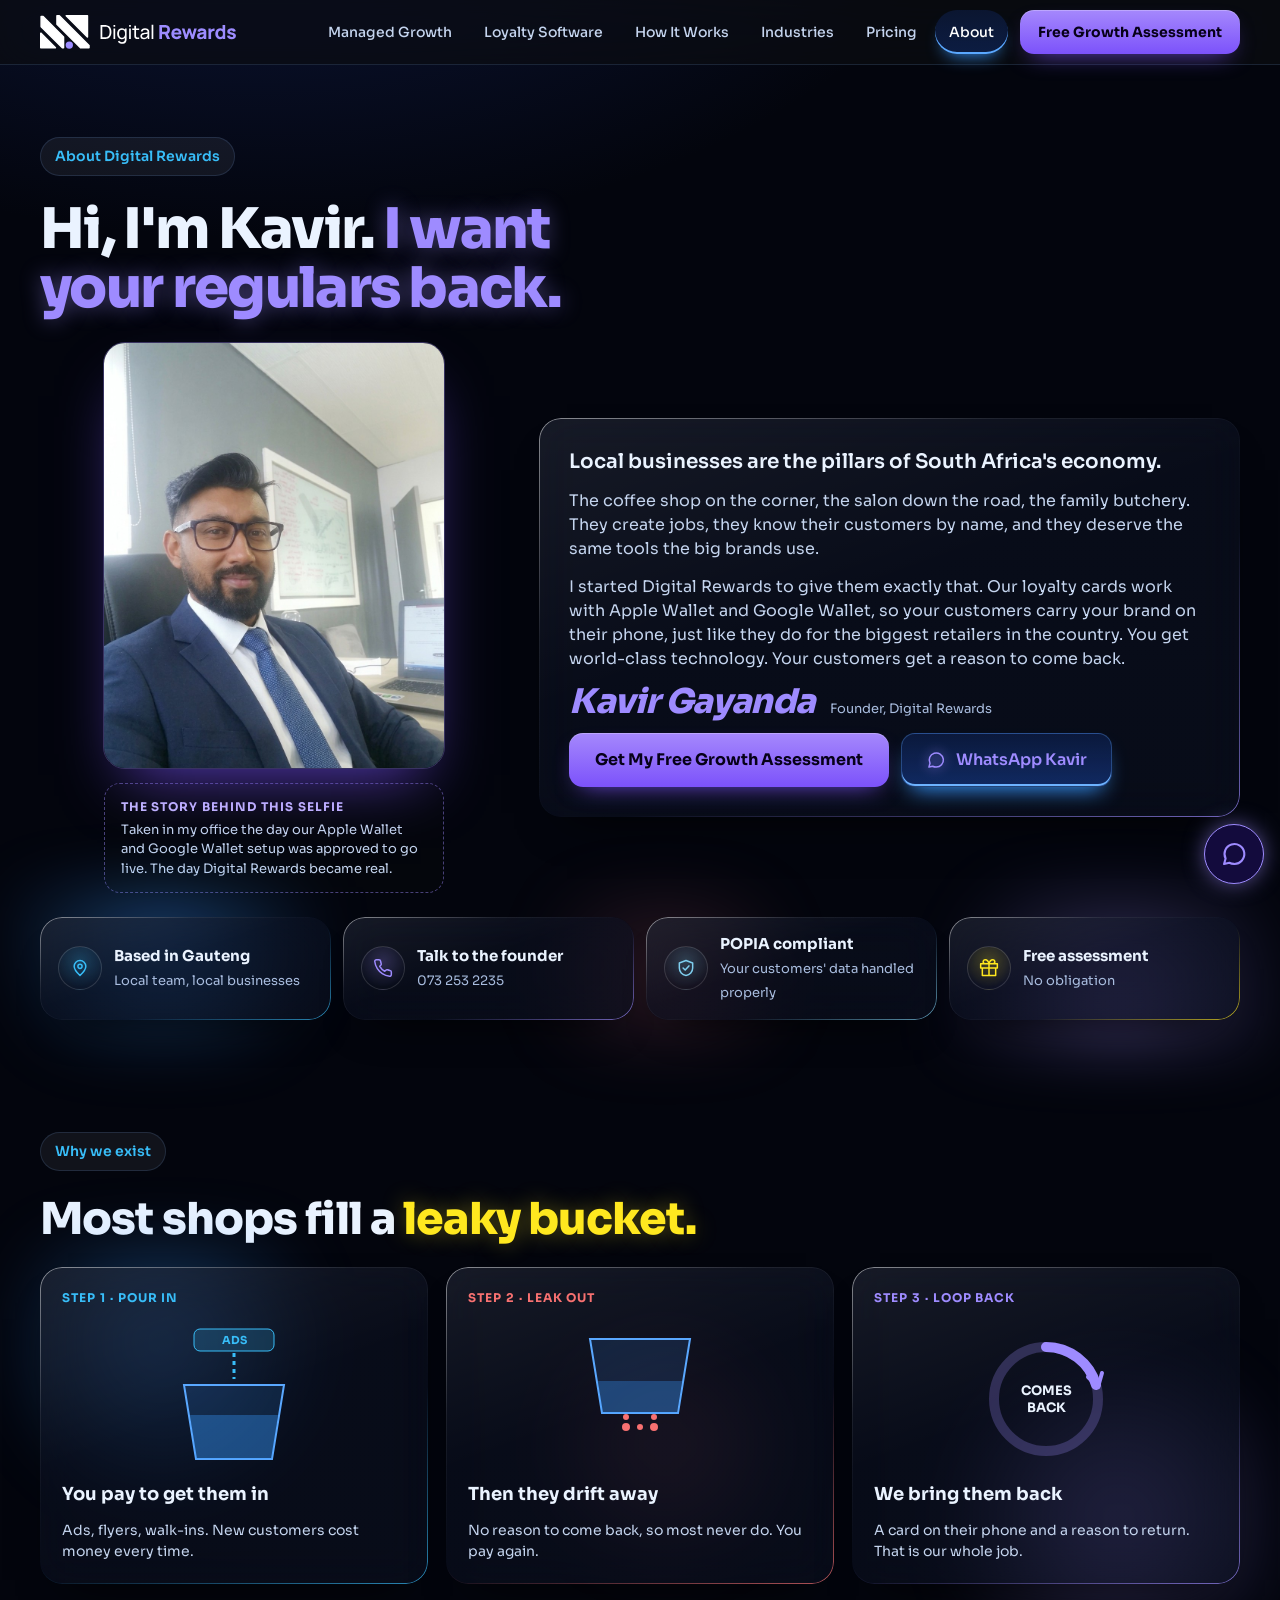
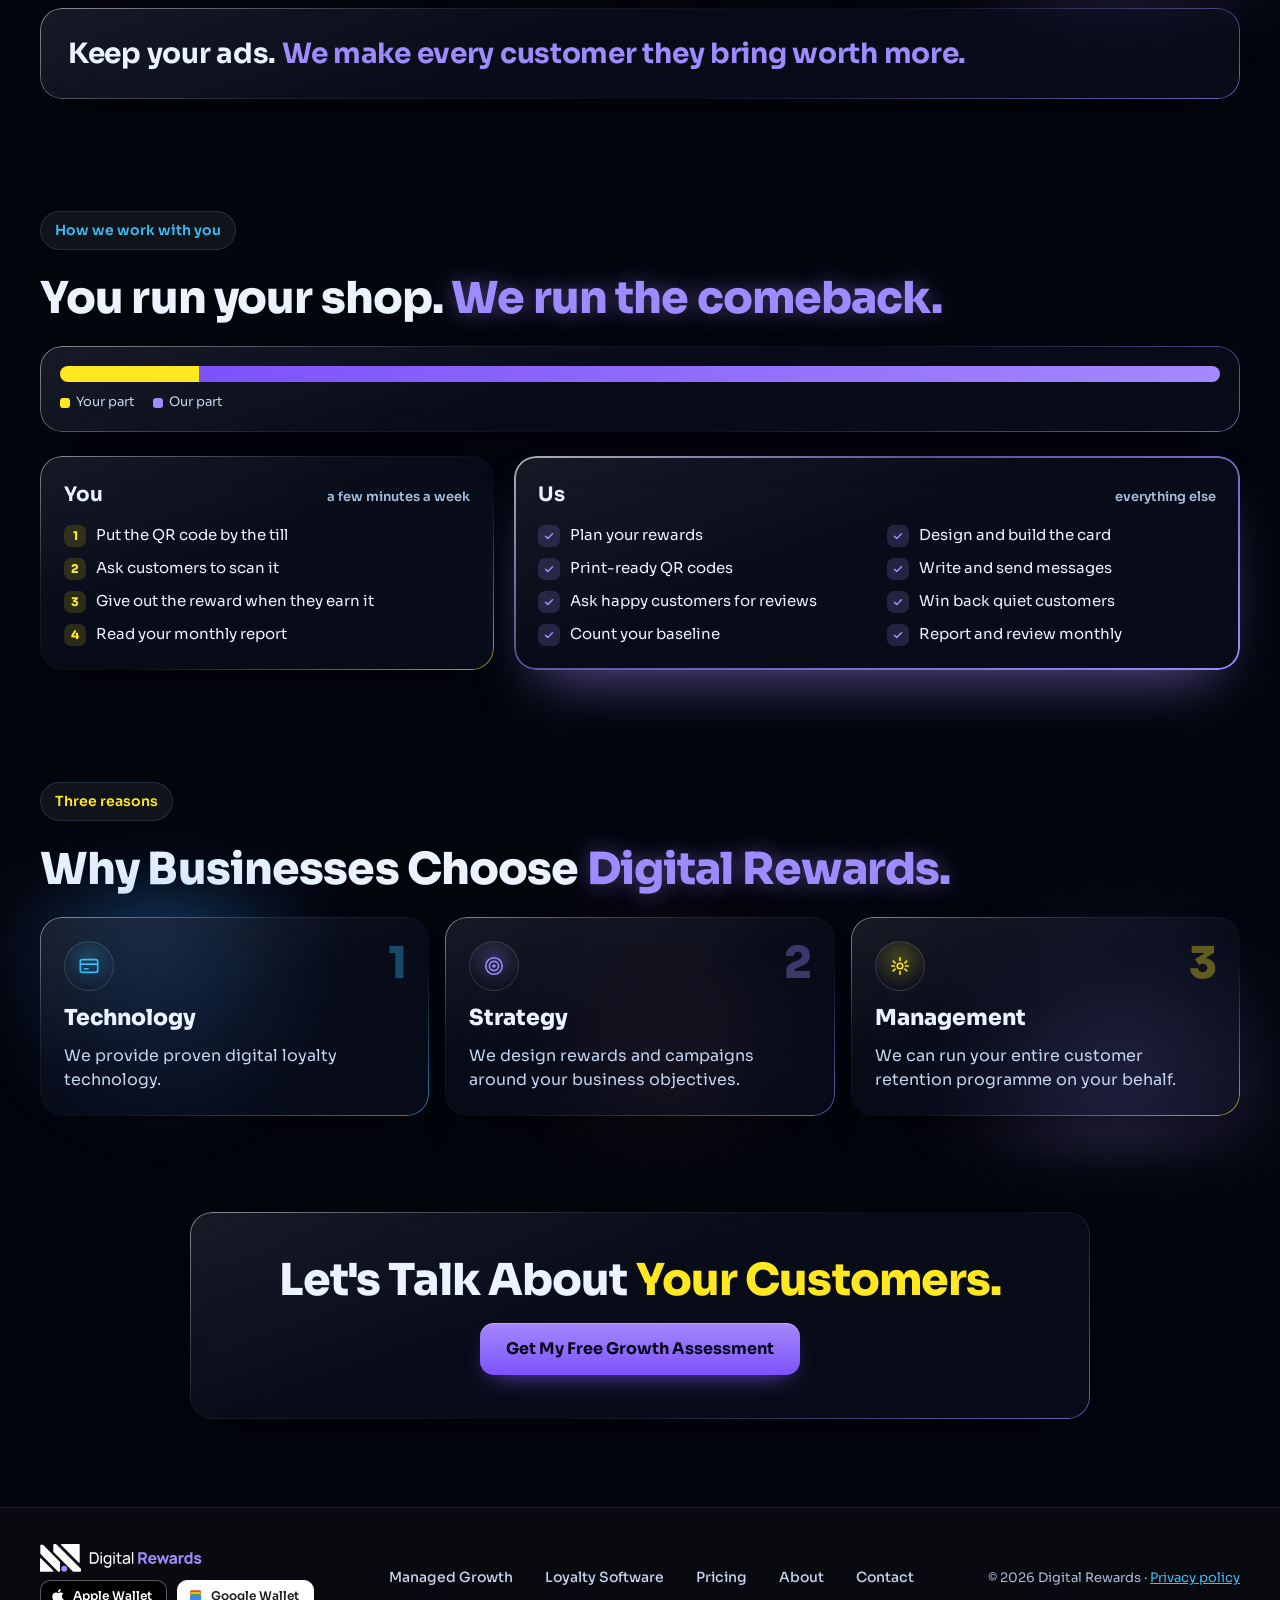
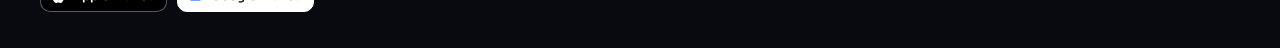
==== commit 0e48ab73: "Style B edge-lit glass as the site-wide base: all panels, plans, forms, comparison sides and pricing" ====
--- a/about.html
+++ b/about.html
@@ -20,8 +20,8 @@
 <link rel="preconnect" href="https://fonts.googleapis.com">
 <link rel="preconnect" href="https://fonts.gstatic.com" crossorigin>
 <link rel="stylesheet" href="https://fonts.googleapis.com/css2?family=Sora:wght@400;500;600;700;800&display=swap">
-<link rel="stylesheet" href="styles.css?v=202611211100">
-<link rel="stylesheet" href="v2.css?v=202611211100">
+<link rel="stylesheet" href="styles.css?v=202611211200">
+<link rel="stylesheet" href="v2.css?v=202611211200">
 </head>
 <body>
 <a class="skip" href="#main">Skip to content</a>
@@ -97,7 +97,7 @@
 <p>A card on their phone and a reason to return. That is our whole job.</p>
 </div>
 </div>
-<div class="well ab-quote">Keep your ads. <span style="color: #9E8BFF">We make every customer they bring worth more.</span></div>
+<div class="glass ab-quote">Keep your ads. <span style="color: #9E8BFF">We make every customer they bring worth more.</span></div>
 </div>
 </section>
 
@@ -110,7 +110,7 @@
 <div class="ab-legend"><span><i style="background: #FFE81F"></i>Your part</span><span><i style="background: #9E8BFF"></i>Our part</span></div>
 </div>
 <div class="ab-yu">
-<div class="well ab-side ab-you">
+<div class="glass ab-side ab-you">
 <h3>You <small>a few minutes a week</small></h3>
 <ul>
 <li><i>1</i>Put the QR code by the till</li>
@@ -168,8 +168,8 @@
 </footer>
 
 </div>
-<script src="config.js?v=202611211100"></script>
-<script src="site.js?v=202611211100"></script>
-<script src="v2.js?v=202611211100"></script>
+<script src="config.js?v=202611211200"></script>
+<script src="site.js?v=202611211200"></script>
+<script src="v2.js?v=202611211200"></script>
 </body>
 </html>
--- a/styles.css
+++ b/styles.css
@@ -7,7 +7,9 @@
 .skip{position:absolute;left:-9999px;top:0;background:#FFE81F;color:#03050D;padding:10px 16px;z-index:100;font:600 14px Sora,system-ui,sans-serif}
 .skip:focus{left:8px;top:8px}
 
-.glass{background:radial-gradient(120% 90% at 50% 130%,rgba(59,150,255,.42) 0%,rgba(59,150,255,0) 62%),linear-gradient(180deg,rgba(10,22,54,.88),rgba(13,32,76,.84));border:1px solid rgba(96,165,250,.26);box-shadow:inset 0 1px 0 rgba(255,255,255,.12),inset 0 -1px 0 rgba(96,165,250,.65),0 22px 44px -16px rgba(0,0,0,.8),0 16px 32px -18px rgba(56,152,255,.75);border-radius:20px;box-sizing:border-box}
+.glass{background:linear-gradient(160deg,rgba(255,255,255,.07),rgba(255,255,255,.01) 45%),rgba(8,14,32,.5);-webkit-backdrop-filter:blur(20px);backdrop-filter:blur(20px);border:0;box-shadow:0 24px 44px -28px rgba(0,0,0,.9);border-radius:22px;box-sizing:border-box}
+:where(.glass){position:relative}
+.glass::after{content:"";position:absolute;inset:0;border-radius:inherit;padding:var(--ring,1px);pointer-events:none;background:linear-gradient(155deg,rgba(255,255,255,.5),rgba(255,255,255,.07) 30%,rgba(255,255,255,0) 60%,color-mix(in srgb,var(--c,#9E8BFF) 70%,transparent));-webkit-mask:linear-gradient(#000 0 0) content-box,linear-gradient(#000 0 0);-webkit-mask-composite:xor;mask-composite:exclude}
 .well{background:#05070D;border:1px solid rgba(255,255,255,.07);box-shadow:inset 0 2px 8px rgba(0,0,0,.6);border-radius:14px;box-sizing:border-box}
 .well[style*="padding: 28px"],.well[style*="padding: 40px"]{border-radius:20px}
 .orb{width:64px;height:64px;border-radius:50%;display:flex;align-items:center;justify-content:center;flex:none;background:radial-gradient(circle at 50% 30%,rgba(90,168,255,.35),rgba(10,22,54,.9) 70%);border:1px solid rgba(96,165,250,.4);box-shadow:inset 0 -2px 0 currentColor,0 12px 24px -10px currentColor}
--- a/v2.css
+++ b/v2.css
@@ -27,7 +27,7 @@
 .v2-paths{display:grid;grid-template-columns:5fr 7fr;gap:24px;align-items:stretch}
 .v2-path{padding:28px;display:flex;flex-direction:column;gap:18px;border-radius:22px}
 .v2-path h3{margin:0;font-size:24px;font-weight:800}
-.v2-path.mg{padding:34px;border:2px solid #9E8BFF;box-shadow:inset 0 -2px 0 #9E8BFF,0 30px 60px -24px rgba(158,139,255,.7)}
+.v2-path.mg{padding:34px}
 .v2-path.mg h3{font-size:30px}
 .v2-lab{font-size:12px;font-weight:700;letter-spacing:.1em;text-transform:uppercase}
 .v2-badge{display:inline-flex;align-items:center;border-radius:999px;padding:6px 12px;font-size:12px;font-weight:700;color:#080320;background:#9E8BFF;white-space:nowrap}
@@ -100,14 +100,14 @@
 /* Pricing groups */
 .v2-pgrid{display:grid;grid-template-columns:1fr 1fr;gap:22px;align-items:stretch}
 .v2-pgroup{display:flex;flex-direction:column;gap:14px;padding:18px;border-radius:26px}
-.v2-pgroup.diy{background:rgba(255,255,255,.025);border:1px solid rgba(120,170,235,.14)}
-.v2-pgroup.mg{background:radial-gradient(120% 80% at 50% 0%,rgba(158,139,255,.16),transparent 60%),rgba(255,255,255,.02);border:2px solid rgba(158,139,255,.55);box-shadow:0 30px 60px -30px rgba(158,139,255,.7)}
+
+
 .v2-pg-hd{display:flex;flex-wrap:wrap;justify-content:space-between;align-items:center;gap:8px 12px;padding:4px 6px}
 .v2-pg-hd h3{margin:0;font-size:20px;font-weight:800}
 .v2-pg-hd p{margin:0;font-size:14px;color:#A9BDDF}
 .v2-plans{display:grid;grid-template-columns:repeat(auto-fit,minmax(220px,1fr));gap:14px;flex:1}
 .v2-plan{padding:20px;display:flex;flex-direction:column;gap:12px;border-radius:20px}
-.v2-plan.dim{background:rgba(5,7,13,.85);border:1px solid rgba(255,255,255,.08)}
+
 .v2-plan h4{margin:0;font-size:13px;font-weight:700;letter-spacing:.12em;text-transform:uppercase}
 .v2-price{font-size:36px;font-weight:800;letter-spacing:-.02em;line-height:1}
 .v2-price small{font-size:14px;font-weight:500;color:#A9BDDF}
@@ -177,7 +177,7 @@
 .v2-tag{position:absolute;right:16px;top:14px;font-size:10px;color:#7F97BE;border:1px solid rgba(120,170,235,.25);border-radius:99px;padding:3px 10px}
 
 /* Upsell band */
-.v2-band{padding:24px 28px;display:flex;flex-wrap:wrap;align-items:center;justify-content:space-between;gap:16px 24px;border:2px solid rgba(158,139,255,.55);box-shadow:inset 0 -2px 0 #9E8BFF,0 30px 60px -30px rgba(158,139,255,.7)}
+.v2-band{padding:24px 28px;display:flex;flex-wrap:wrap;align-items:center;justify-content:space-between;gap:16px 24px}
 .v2-band h3{margin:0;font-size:clamp(20px,2.2vw,26px);font-weight:800}
 .v2-band p{margin:4px 0 0;color:#C4D4EE}
 
@@ -250,7 +250,7 @@
 @media (max-width:620px){#which .v2-path.mg>div:first-child{flex-direction:column-reverse;gap:10px}#which .v2-path.mg .v2-badge{align-self:flex-start}}
 
 /* Plain assessment / demo form (replaced the six-stamp card, 19 Nov) */
-.af{flex:1 1 380px;max-width:460px;min-width:0;margin:0 auto;padding:26px;border-radius:24px;border:2px solid rgba(158,139,255,.5);box-shadow:inset 0 -2px 0 #9E8BFF,0 30px 60px -24px rgba(158,139,255,.6)}
+.af{flex:1 1 380px;max-width:460px;min-width:0;margin:0 auto;padding:26px;border-radius:24px}
 .af-form{display:flex;flex-direction:column;gap:12px}
 .af-hd{display:flex;flex-direction:column;gap:4px;margin-bottom:4px}
 .af-hd h3{margin:0;font-size:24px;font-weight:800;letter-spacing:-.01em}
@@ -297,9 +297,6 @@
 :is(.v2-tiles,.v2-camps,.ab-lk,.wk-grid,.v2-bento,.ta-strip,.v2-fun)::before{content:"";position:absolute;inset:-30px;z-index:-1;pointer-events:none;filter:blur(30px);background:radial-gradient(circle 240px at 12% 28%,rgba(56,152,255,.38),transparent 70%),radial-gradient(circle 260px at 88% 75%,rgba(158,139,255,.34),transparent 70%),radial-gradient(circle 200px at 52% 55%,rgba(255,122,144,.16),transparent 70%)}
 .wk{--c:var(--wc)}
 .v2-fun li{--c:var(--fc,#38BDF8)}
-:is(.v2-tile,.v2-camp,.ab-lkc,.wk,.v2-bento>.glass,.ta-strip>.glass,.v2-fun>li).glass{position:relative;overflow:hidden;border:0;border-radius:22px;background:linear-gradient(160deg,rgba(255,255,255,.07),rgba(255,255,255,.01) 45%),rgba(8,14,32,.5);-webkit-backdrop-filter:blur(20px);backdrop-filter:blur(20px);box-shadow:0 24px 44px -28px rgba(0,0,0,.9)}
-:is(.v2-tile,.v2-camp,.ab-lkc,.wk,.v2-bento>.glass,.ta-strip>.glass).glass::before,.v2-fun>li.glass::after{content:"";position:absolute;inset:0;border-radius:inherit;padding:1px;pointer-events:none;background:linear-gradient(155deg,rgba(255,255,255,.5),rgba(255,255,255,.07) 30%,rgba(255,255,255,0) 60%,color-mix(in srgb,var(--c,#9E8BFF) 70%,transparent));-webkit-mask:linear-gradient(#000 0 0) content-box,linear-gradient(#000 0 0);-webkit-mask-composite:xor;mask-composite:exclude}
-.v2-fun>li.you.glass{border:1px dashed rgba(127,207,239,.5)}
 :is(.v2-tile,.v2-camp,.ab-lkc,.wk,.v2-bento>.glass,.ta-strip>.glass) .orb{background:radial-gradient(circle at 50% 35%,color-mix(in srgb,var(--c,currentColor) 22%,transparent),transparent 75%);border:1px solid rgba(255,255,255,.14);box-shadow:none}
 :is(.v2-tile,.v2-camp,.ab-lkc,.wk,.v2-bento>.glass,.ta-strip>.glass) .orb .neon{filter:none}
 .v2-edge{gap:20px}
@@ -307,3 +304,11 @@
 .v2-edge .v2-tile h3{font-size:19px;letter-spacing:-.01em}
 .v2-edge .v2-tile p{line-height:1.55}
 @media (max-width:640px){.v2-edge .v2-tile{padding:22px}}
+/* Style B site-wide (21 Nov): featured panels keep a stronger purple edge */
+.glass:is(.v2-path.mg,.v2-pgroup.mg,.ab-us,.v2-band,.af,.feat){--c:#9E8BFF;--ring:2px;box-shadow:0 30px 60px -26px rgba(158,139,255,.6)}
+.glass:is(.v2-path.mg,.v2-pgroup.mg,.ab-us,.v2-band,.af,.feat)::after{background:linear-gradient(155deg,rgba(255,255,255,.65),rgba(158,139,255,.55) 35%,#9E8BFF)}
+.v2-plan{--c:var(--pc)}
+.ab-you{--c:#FFE81F}
+.v2-fun>li.you.glass::after{display:none}
+.v2-fun>li.you.glass{border:1px dashed rgba(127,207,239,.5)}
+.wk-sum.glass{--c:#FFE81F;border:0;box-shadow:0 24px 44px -28px rgba(0,0,0,.9);background:linear-gradient(160deg,rgba(255,232,31,.08),rgba(255,255,255,.01) 45%),rgba(8,14,32,.5)}
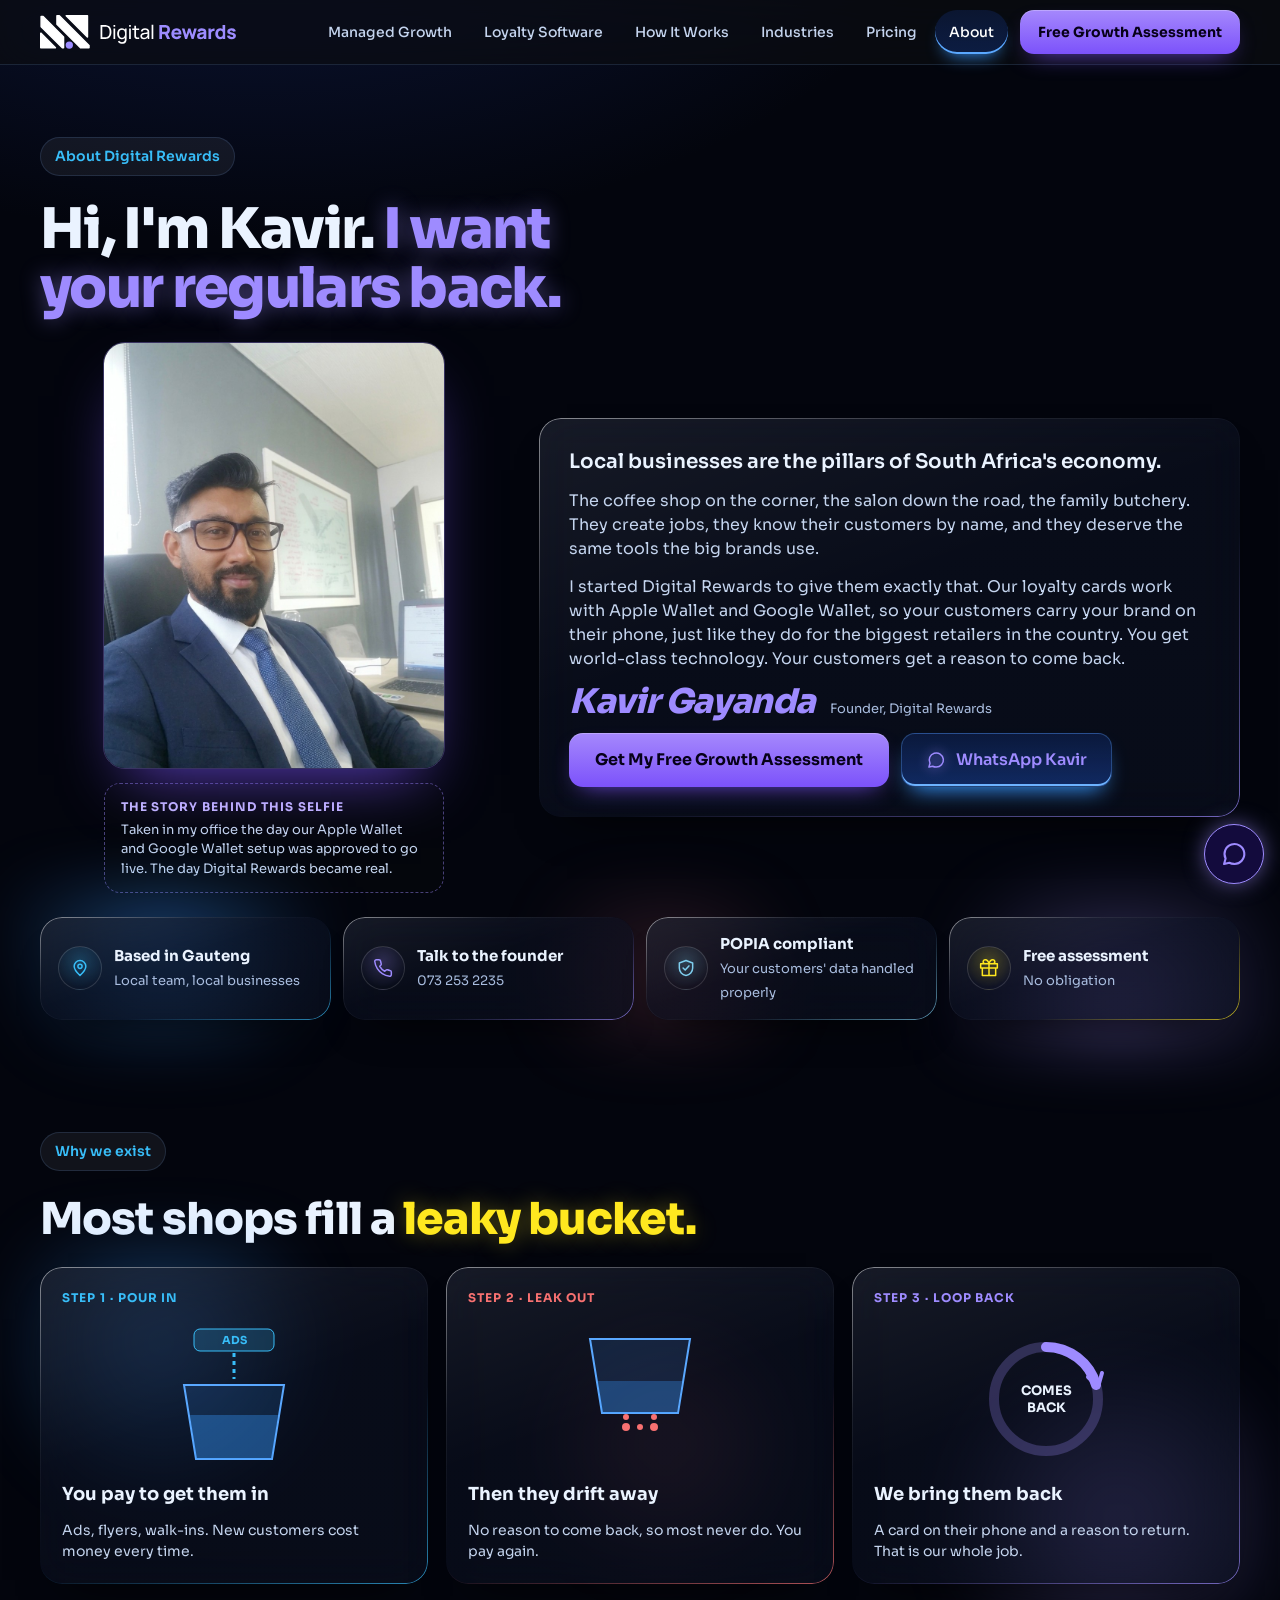
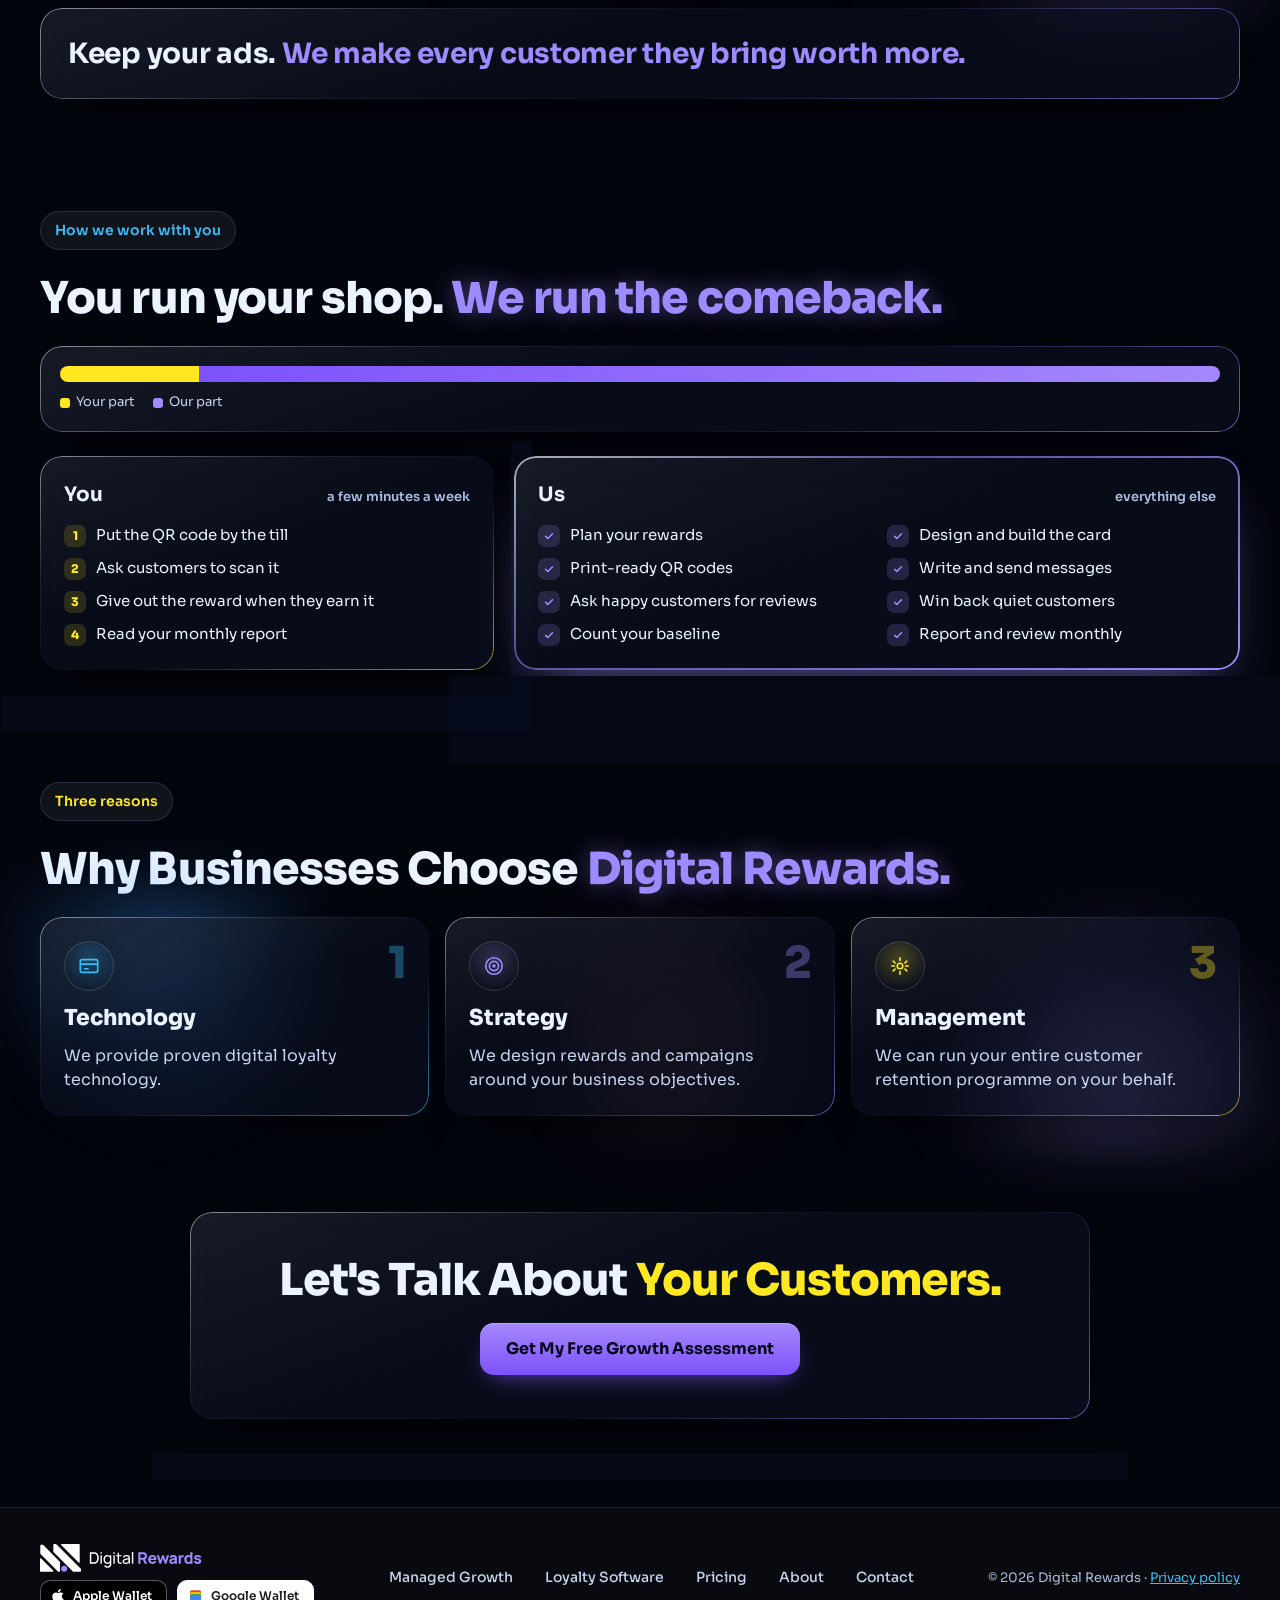
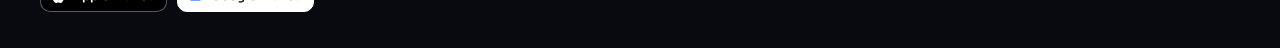
==== commit ee0e426e: "Form dropdowns: glass icon list (style B) on mouse/trackpad; phones keep native picker; real select " ====
--- a/about.html
+++ b/about.html
@@ -20,8 +20,8 @@
 <link rel="preconnect" href="https://fonts.googleapis.com">
 <link rel="preconnect" href="https://fonts.gstatic.com" crossorigin>
 <link rel="stylesheet" href="https://fonts.googleapis.com/css2?family=Sora:wght@400;500;600;700;800&display=swap">
-<link rel="stylesheet" href="styles.css?v=202611211200">
-<link rel="stylesheet" href="v2.css?v=202611211200">
+<link rel="stylesheet" href="styles.css?v=202611211330">
+<link rel="stylesheet" href="v2.css?v=202611211330">
 </head>
 <body>
 <a class="skip" href="#main">Skip to content</a>
@@ -168,8 +168,8 @@
 </footer>
 
 </div>
-<script src="config.js?v=202611211200"></script>
-<script src="site.js?v=202611211200"></script>
-<script src="v2.js?v=202611211200"></script>
+<script src="config.js?v=202611211330"></script>
+<script src="site.js?v=202611211330"></script>
+<script src="v2.js?v=202611211330"></script>
 </body>
 </html>
--- a/v2.css
+++ b/v2.css
@@ -312,3 +312,27 @@
 .v2-fun>li.you.glass::after{display:none}
 .v2-fun>li.you.glass{border:1px dashed rgba(127,207,239,.5)}
 .wk-sum.glass{--c:#FFE81F;border:0;box-shadow:0 24px 44px -28px rgba(0,0,0,.9);background:linear-gradient(160deg,rgba(255,232,31,.08),rgba(255,255,255,.01) 45%),rgba(8,14,32,.5)}
+/* Form dropdowns: glass icon list (style B, 21 Nov). Mouse/trackpad only; phones keep the native picker. JS in v2.js */
+.dsel{position:relative}
+.dsel.is-open{z-index:70}
+.glass:has(.dsel.is-open),section:has(.dsel.is-open){position:relative;z-index:80}
+.dsel-native{position:absolute!important;inset:0;width:100%!important;height:100%!important;opacity:0;pointer-events:none}
+.dsel-btn{font:inherit;color:#E8ECF5;background:rgba(5,7,13,.75);border:1px solid rgba(255,255,255,.12);border-radius:12px;padding:12px 14px;min-height:48px;width:100%;box-sizing:border-box;display:flex;align-items:center;gap:10px;text-align:left;cursor:pointer;transition:border-color .15s,box-shadow .15s}
+.dsel-btn:hover,.is-open .dsel-btn{border-color:rgba(158,139,255,.6)}
+.is-open .dsel-btn{box-shadow:0 0 0 3px rgba(158,139,255,.18)}
+.dsel-btn.is-bad{border-color:#FF7A90;box-shadow:0 0 0 3px rgba(255,122,144,.15)}
+.dsel-val{flex:1;min-width:0;overflow:hidden;text-overflow:ellipsis;white-space:nowrap}
+.dsel-btn.is-ph .dsel-val{color:#8396BB}
+.dsel-chev{flex:none;color:#A9BDDF;transition:transform .2s}
+.is-open .dsel-chev{transform:rotate(180deg);color:#C4B8FF}
+.dsel-list{position:absolute;left:0;right:0;top:calc(100% + 8px);z-index:60;margin:0;padding:6px;list-style:none;max-height:min(480px,62vh);overflow:auto;overscroll-behavior:contain;box-sizing:border-box;border-radius:16px;background:linear-gradient(160deg,rgba(255,255,255,.09),rgba(255,255,255,.02) 45%),rgba(10,16,38,.95);-webkit-backdrop-filter:blur(24px) saturate(140%);backdrop-filter:blur(24px) saturate(140%);box-shadow:inset 0 1px 0 rgba(255,255,255,.2),0 0 0 1px rgba(255,255,255,.1),0 30px 60px -18px rgba(0,0,0,.95),0 18px 40px -24px rgba(158,139,255,.6);animation:dsel-in .14s ease-out;transform-origin:top}
+.dsel-list[hidden]{display:none}
+.dsel.up .dsel-list{top:auto;bottom:calc(100% + 8px);transform-origin:bottom}
+@keyframes dsel-in{from{opacity:0;transform:translateY(-4px) scale(.98)}}
+@media (prefers-reduced-motion:reduce){.dsel-list{animation:none}.dsel-chev{transition:none}}
+.dsel-list [role=option]{display:flex;align-items:center;gap:10px;padding:8px 10px;border-radius:10px;cursor:pointer;color:#DCE6F7;font-size:15px;line-height:1.3}
+.dsel-list .is-active{background:rgba(158,139,255,.16);color:#fff}
+.dsel-list [aria-selected=true]{color:#fff;font-weight:600;box-shadow:inset 0 0 0 1px rgba(158,139,255,.6);background:rgba(158,139,255,.1)}
+.dsel-ic{flex:none;display:grid;place-items:center;color:var(--c)}
+.dsel-list .dsel-ic{width:32px;height:32px;border-radius:50%;background:color-mix(in srgb,var(--c) 16%,transparent);border:1px solid rgba(255,255,255,.12)}
+.dsel-btn .dsel-ic{width:22px;height:22px}
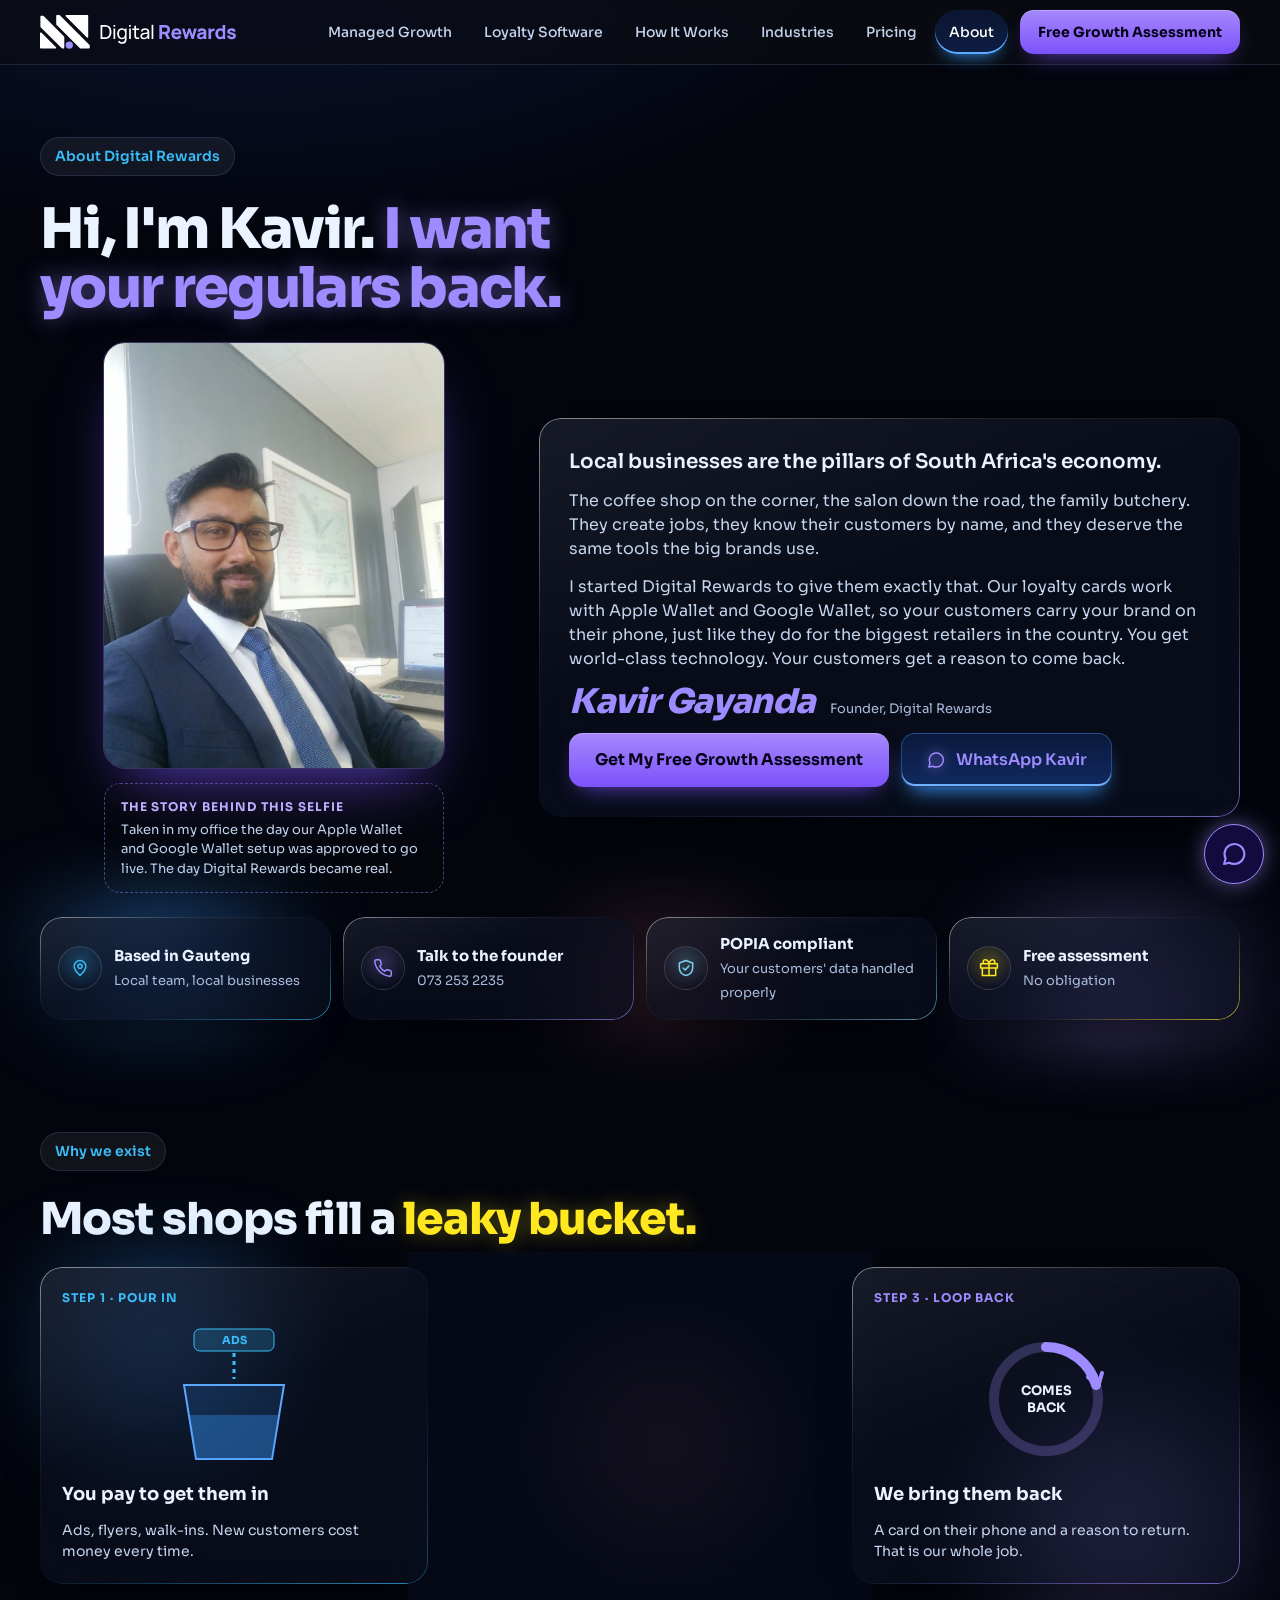
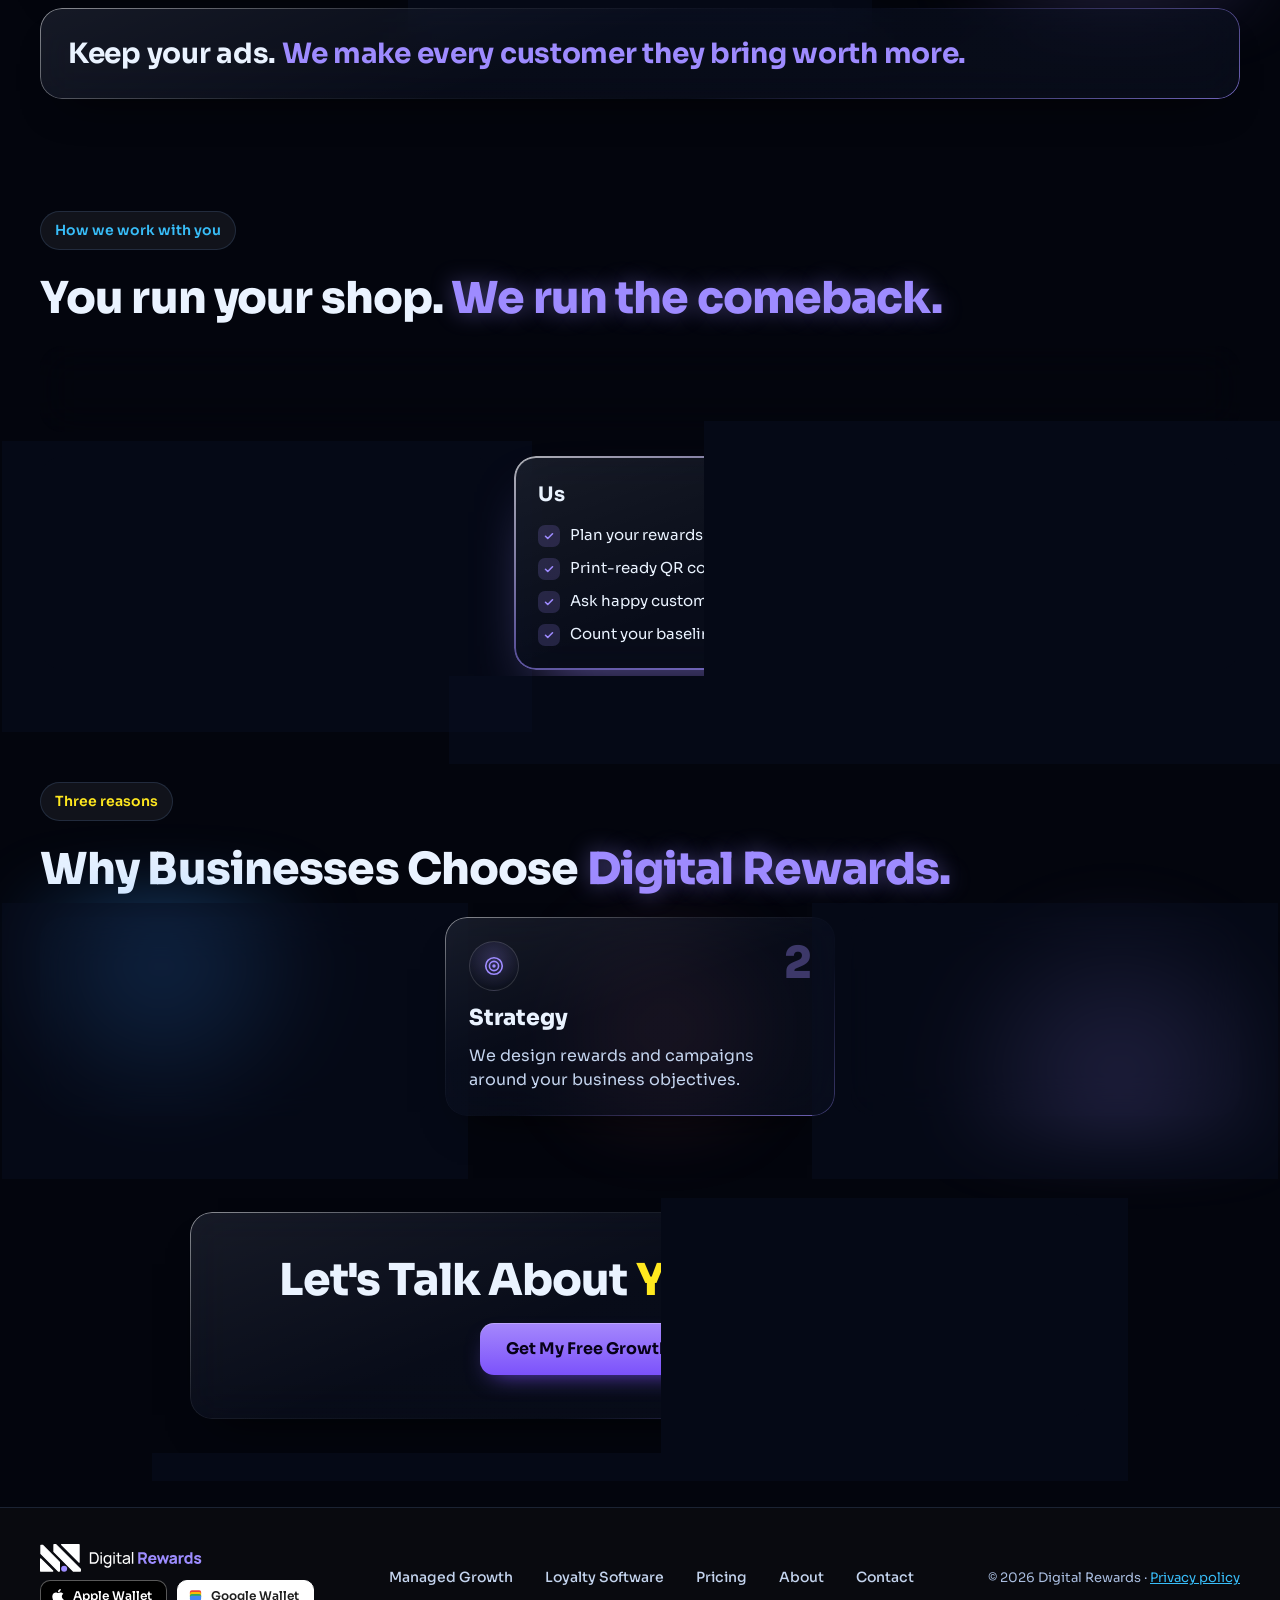
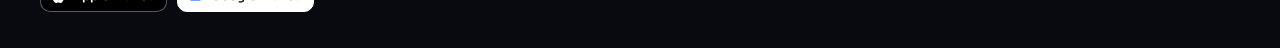
==== commit b5f4527f: "Managed Growth week cards: style A (round tinted ticks, even task spacing, softer Hands-on tag, bala" ====
--- a/about.html
+++ b/about.html
@@ -20,8 +20,8 @@
 <link rel="preconnect" href="https://fonts.googleapis.com">
 <link rel="preconnect" href="https://fonts.gstatic.com" crossorigin>
 <link rel="stylesheet" href="https://fonts.googleapis.com/css2?family=Sora:wght@400;500;600;700;800&display=swap">
-<link rel="stylesheet" href="styles.css?v=202611211330">
-<link rel="stylesheet" href="v2.css?v=202611211330">
+<link rel="stylesheet" href="styles.css?v=202611211500">
+<link rel="stylesheet" href="v2.css?v=202611211500">
 </head>
 <body>
 <a class="skip" href="#main">Skip to content</a>
@@ -168,8 +168,8 @@
 </footer>
 
 </div>
-<script src="config.js?v=202611211330"></script>
-<script src="site.js?v=202611211330"></script>
-<script src="v2.js?v=202611211330"></script>
+<script src="config.js?v=202611211500"></script>
+<script src="site.js?v=202611211500"></script>
+<script src="v2.js?v=202611211500"></script>
 </body>
 </html>
--- a/v2.css
+++ b/v2.css
@@ -226,14 +226,14 @@
 
 /* Managed Growth: "What We Actually Do Every Month" (19 Nov) */
 .wk-grid{margin:0;padding:0;list-style:none;display:grid;grid-template-columns:repeat(4,minmax(0,1fr));gap:14px}
-.wk{padding:20px;display:flex;flex-direction:column;gap:12px;box-shadow:inset 0 3px 0 var(--wc),0 22px 44px -16px rgba(0,0,0,.8)}
+.wk{padding:22px 20px 24px;display:flex;flex-direction:column;gap:14px;box-shadow:inset 0 3px 0 var(--wc),0 22px 44px -16px rgba(0,0,0,.8)}
 .wk-hd{display:flex;justify-content:space-between;align-items:center;gap:8px}
 .wk-n{font-size:12px;font-weight:800;letter-spacing:.12em;text-transform:uppercase;color:var(--wc)}
-.wk-tag{font-size:11px;font-weight:700;border-radius:999px;padding:3px 9px;color:var(--wc);border:1px solid var(--wc);opacity:.85}
-.wk h3{margin:0;font-size:19px;font-weight:800}
-.wk ul{margin:0;padding:0;list-style:none;display:flex;flex-direction:column;gap:8px;font-size:14px;color:#C4D4EE}
-.wk li li,.wk ul li{display:flex;gap:9px;align-items:flex-start}
-.wk ul li::before{content:"";flex:none;width:16px;height:16px;margin-top:2px;border-radius:5px;border:1.5px solid var(--wc);background:linear-gradient(var(--wc),var(--wc)) center/6px 6px no-repeat;opacity:.9}
+.wk-tag{font-size:11px;font-weight:700;letter-spacing:.02em;border-radius:999px;padding:4px 10px;color:var(--wc);background:color-mix(in srgb,var(--wc) 14%,transparent)}
+.wk h3{margin:0;font-size:18px;line-height:1.25;letter-spacing:-.01em;font-weight:800;text-wrap:balance}
+.wk ul{margin:0;padding:0;list-style:none;display:flex;flex-direction:column;gap:12px;font-size:14px;line-height:1.45;color:#C4D4EE}
+.wk ul li{display:flex;gap:10px;align-items:flex-start;text-wrap:pretty}
+.wk-ic{flex:none;width:20px;height:20px;border-radius:50%;display:grid;place-items:center;margin-top:-.5px;background:color-mix(in srgb,var(--wc) 16%,transparent);color:var(--wc)}
 .wk-sum{display:flex;flex-wrap:wrap;align-items:center;justify-content:space-between;gap:18px 28px;padding:22px 26px;border-radius:22px;background:linear-gradient(160deg,rgba(78,48,10,.9),rgba(26,14,4,.92));border:1px solid rgba(243,182,100,.34);box-shadow:0 22px 44px -24px rgba(124,82,251,.85)}
 .wk-count{display:flex;align-items:center;gap:12px}
 .wk-count b{font-size:56px;font-weight:800;line-height:1;letter-spacing:-.03em;color:#FFE81F;text-shadow:0 0 22px rgba(255,232,31,.45)}
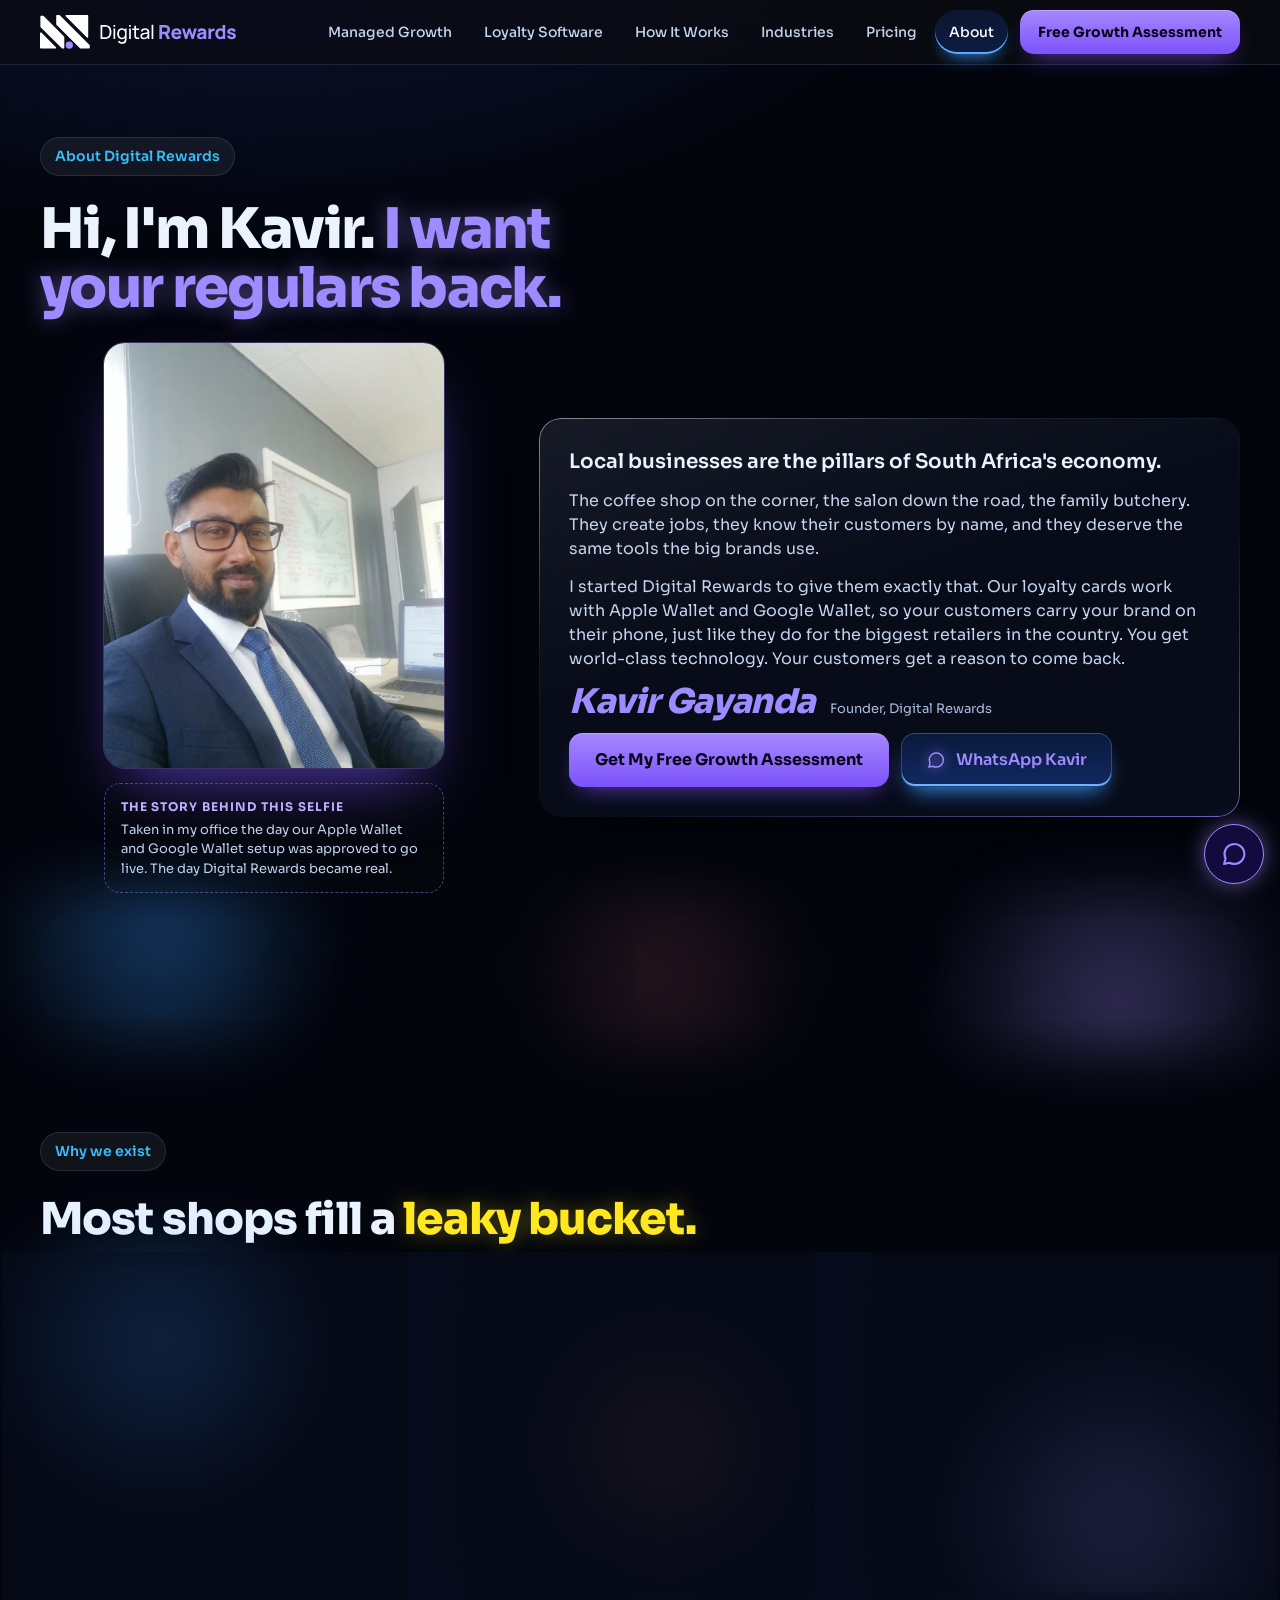
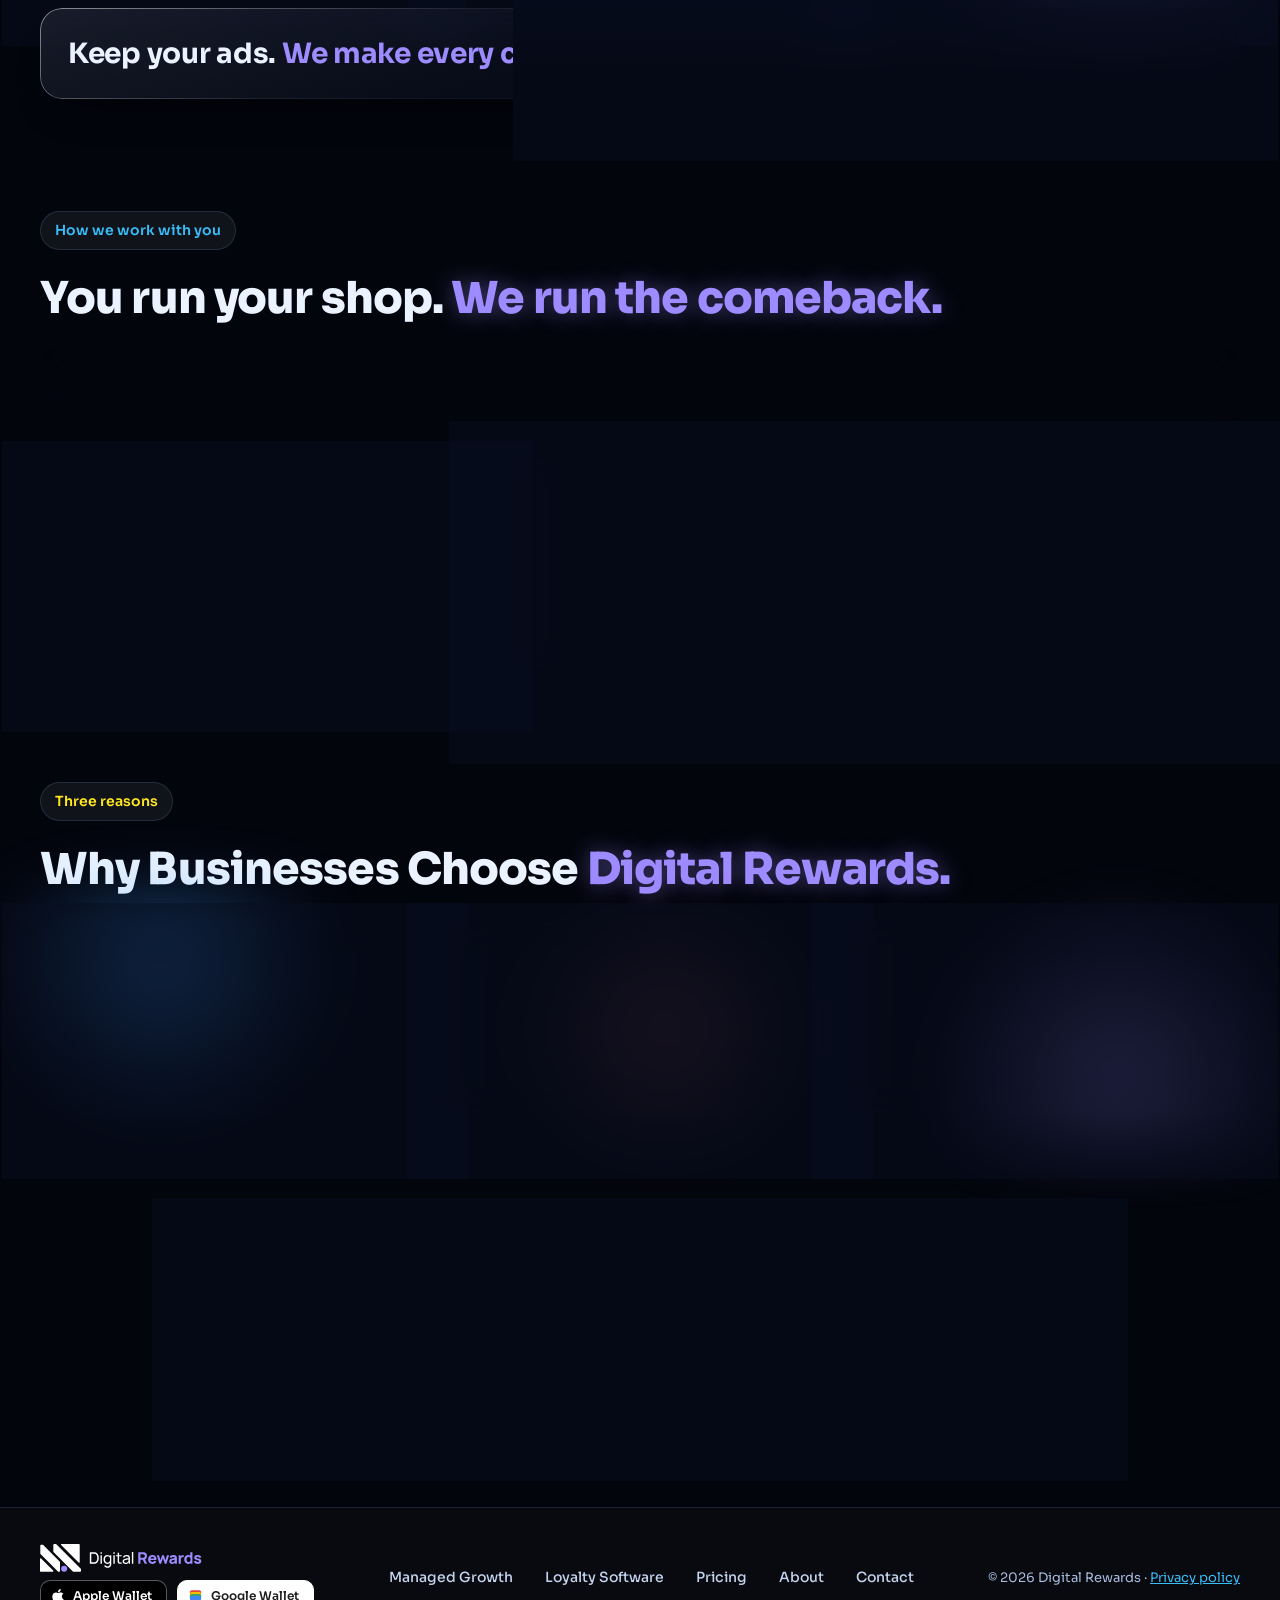
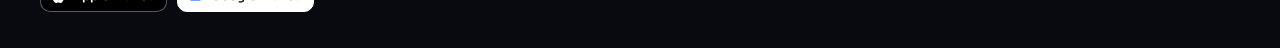
==== commit 008a4f0f: "Home lock screen: emoji app icons + real-push wording (version 3); cache tag v=202611211600 Co-Autho" ====
--- a/about.html
+++ b/about.html
@@ -20,8 +20,8 @@
 <link rel="preconnect" href="https://fonts.googleapis.com">
 <link rel="preconnect" href="https://fonts.gstatic.com" crossorigin>
 <link rel="stylesheet" href="https://fonts.googleapis.com/css2?family=Sora:wght@400;500;600;700;800&display=swap">
-<link rel="stylesheet" href="styles.css?v=202611211500">
-<link rel="stylesheet" href="v2.css?v=202611211500">
+<link rel="stylesheet" href="styles.css?v=202611211600">
+<link rel="stylesheet" href="v2.css?v=202611211600">
 </head>
 <body>
 <a class="skip" href="#main">Skip to content</a>
@@ -168,8 +168,8 @@
 </footer>
 
 </div>
-<script src="config.js?v=202611211500"></script>
-<script src="site.js?v=202611211500"></script>
-<script src="v2.js?v=202611211500"></script>
+<script src="config.js?v=202611211600"></script>
+<script src="site.js?v=202611211600"></script>
+<script src="v2.js?v=202611211600"></script>
 </body>
 </html>
--- a/styles.css
+++ b/styles.css
@@ -179,14 +179,14 @@
 .fx-time{text-align:center;font-size:52px;font-weight:300;line-height:1;letter-spacing:-.02em;color:#EAF3FF}
 .fx-date{text-align:center;font-size:13px;color:#C4D4EE;margin-bottom:12px}
 .fx-notes{list-style:none;margin:0;padding:0;display:flex;flex-direction:column;gap:8px}
-.fx-note{display:flex;gap:10px;align-items:flex-start;padding:10px 12px;border-radius:18px;background:rgba(30,40,70,.72);border:1px solid rgba(255,255,255,.06);transition:transform .35s,box-shadow .35s,border-color .35s}
+.fx-note{display:flex;gap:11px;align-items:center;padding:11px 13px;border-radius:20px;background:rgba(30,40,70,.72);border:1px solid rgba(255,255,255,.06);transition:transform .35s,box-shadow .35s,border-color .35s}
 .fx-note.on{transform:scale(1.03);border-color:currentColor;box-shadow:0 0 0 1px currentColor,0 10px 26px -8px currentColor}
-.fx-ic{width:30px;height:30px;border-radius:8px;flex:none;display:flex;align-items:center;justify-content:center;background:#0A1636;border:1px solid currentColor}
-.fx-ic svg{filter:drop-shadow(0 0 4px currentColor)}
+.fx-ic{width:36px;height:36px;border-radius:10px;flex:none;display:flex;align-items:center;justify-content:center;font-family:"Apple Color Emoji","Segoe UI Emoji","Noto Color Emoji",sans-serif;font-size:19px;line-height:1;background:color-mix(in srgb,currentColor 16%,#0A1636);border:1px solid color-mix(in srgb,currentColor 60%,transparent)}
+
 .fx-note>div{min-width:0;flex:1}
-.fx-top{display:flex;justify-content:space-between;gap:8px;font-size:12px}
-.fx-top b{color:#EAF3FF}.fx-top small{color:#A9BDDF}
-.fx-note p{margin:1px 0 0;font-size:12.5px;line-height:1.35;color:#DCE7FA}
+.fx-top{display:flex;justify-content:space-between;align-items:baseline;gap:8px;font-size:12.5px}
+.fx-top b{color:#EAF3FF}.fx-top small{color:#A9BDDF;font-size:11px;flex:none}
+.fx-note p{margin:1px 0 0;font-size:12.5px;line-height:1.38;color:#DCE7FA;text-wrap:pretty}
 .fx-you{font-size:10px;font-weight:700;letter-spacing:.06em;color:#7FCFEF;border:1px solid rgba(127,207,239,.5);border-radius:6px;padding:1px 6px;margin-left:6px}
 @media (max-width:900px){.fx-wrap{grid-template-columns:1fr}}
 @media (max-width:520px){.fx-list{grid-template-columns:1fr}}
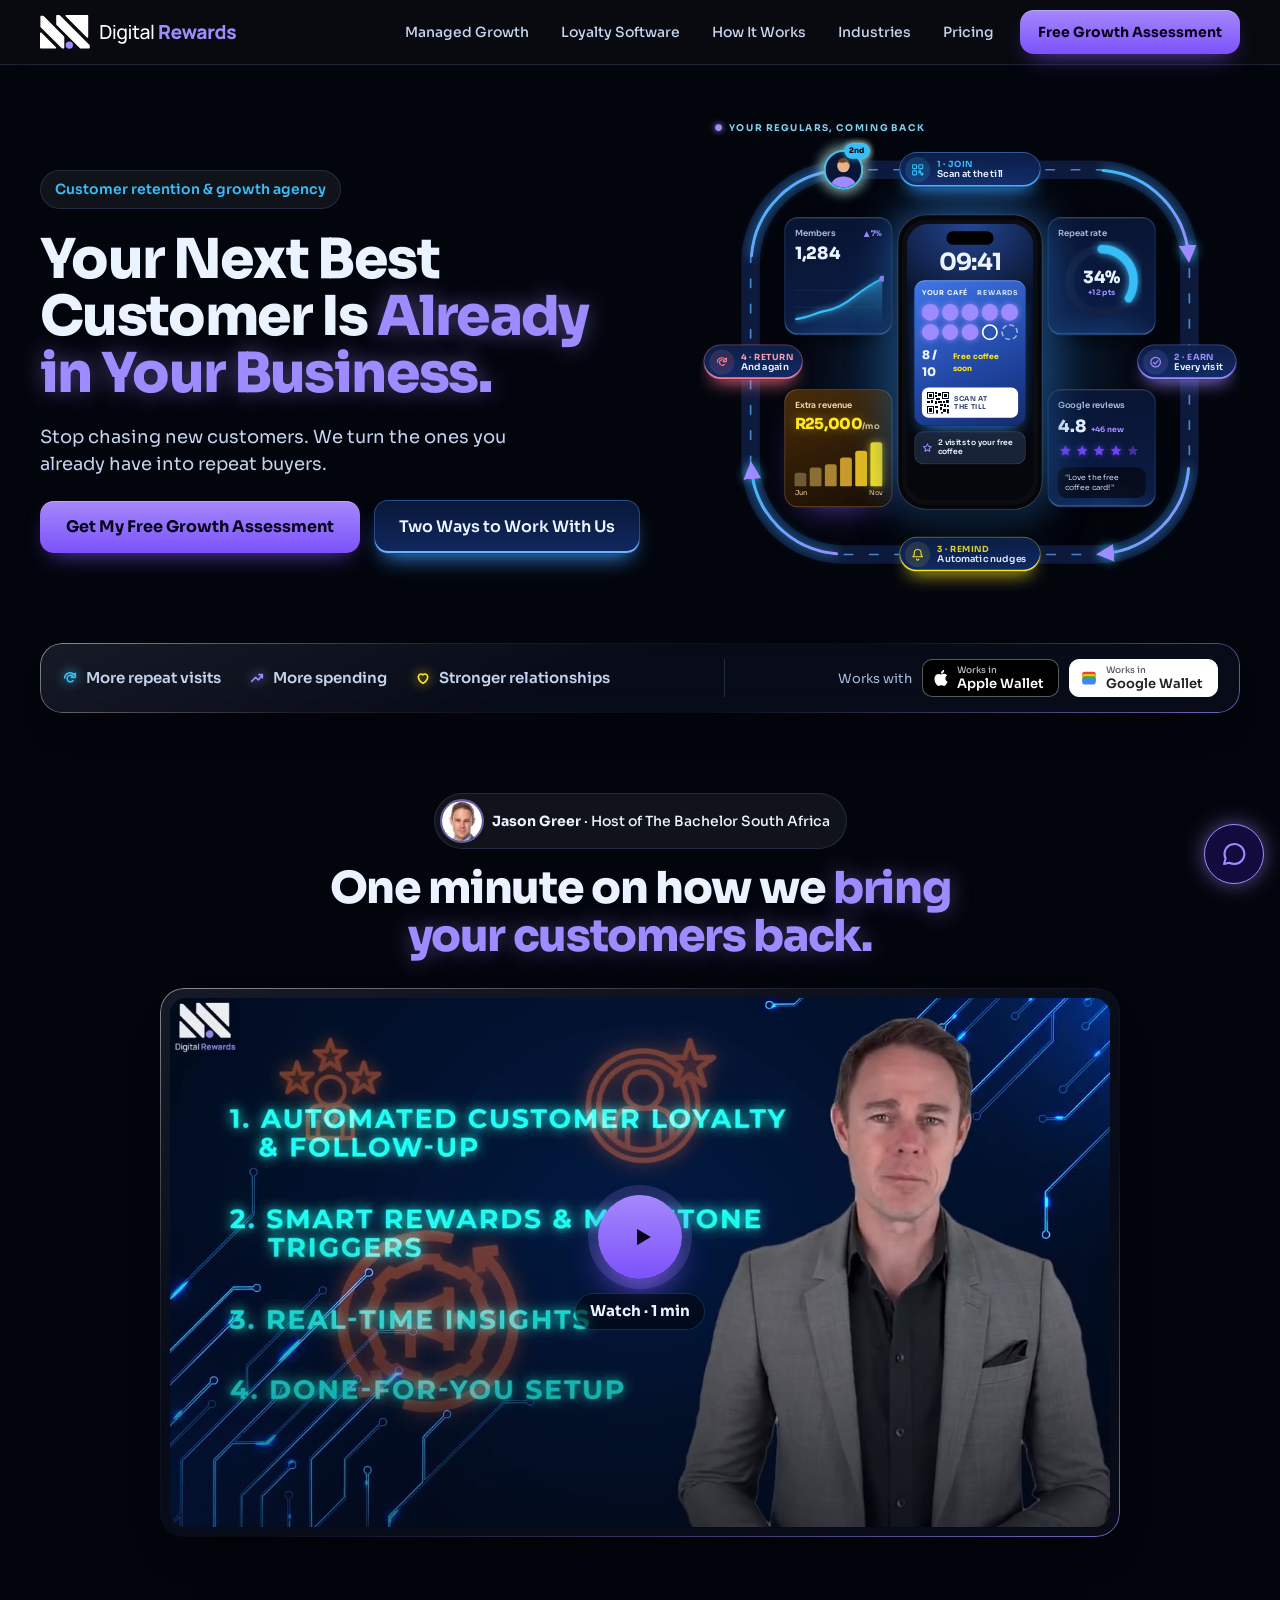
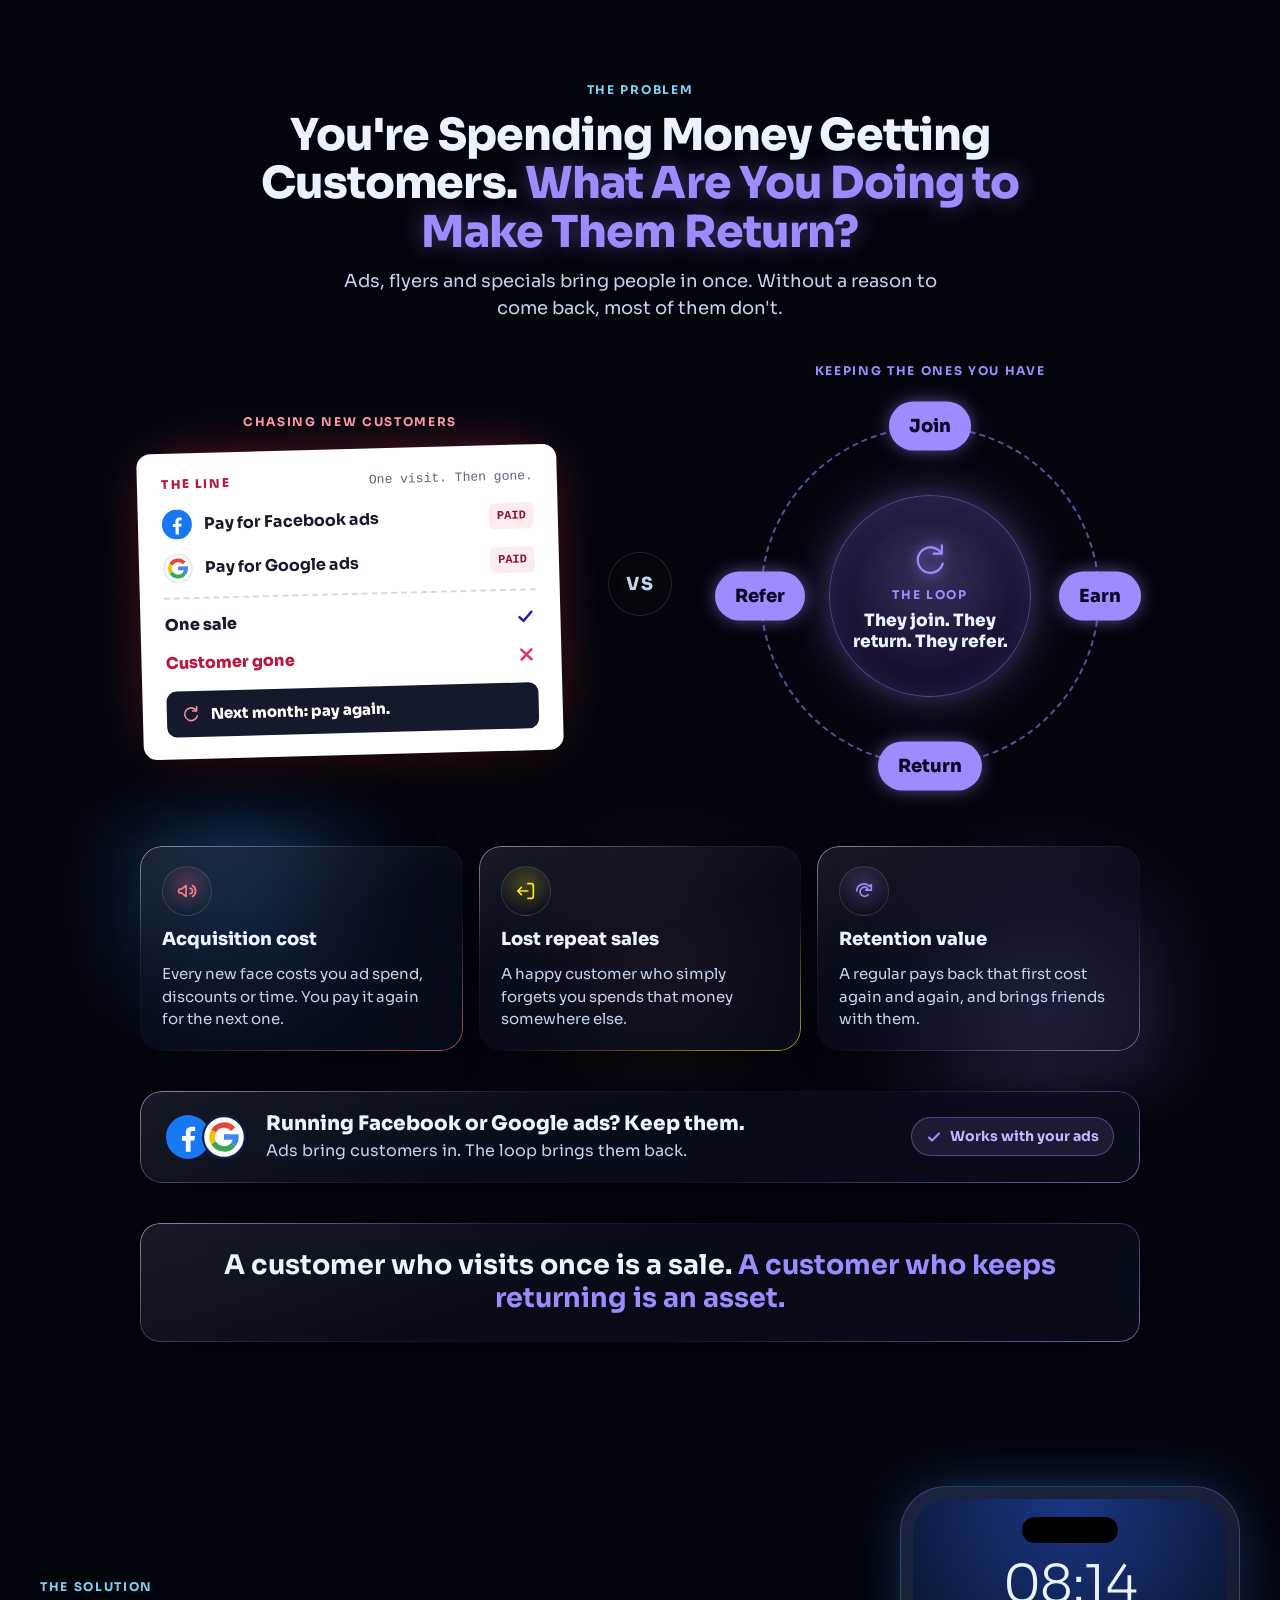
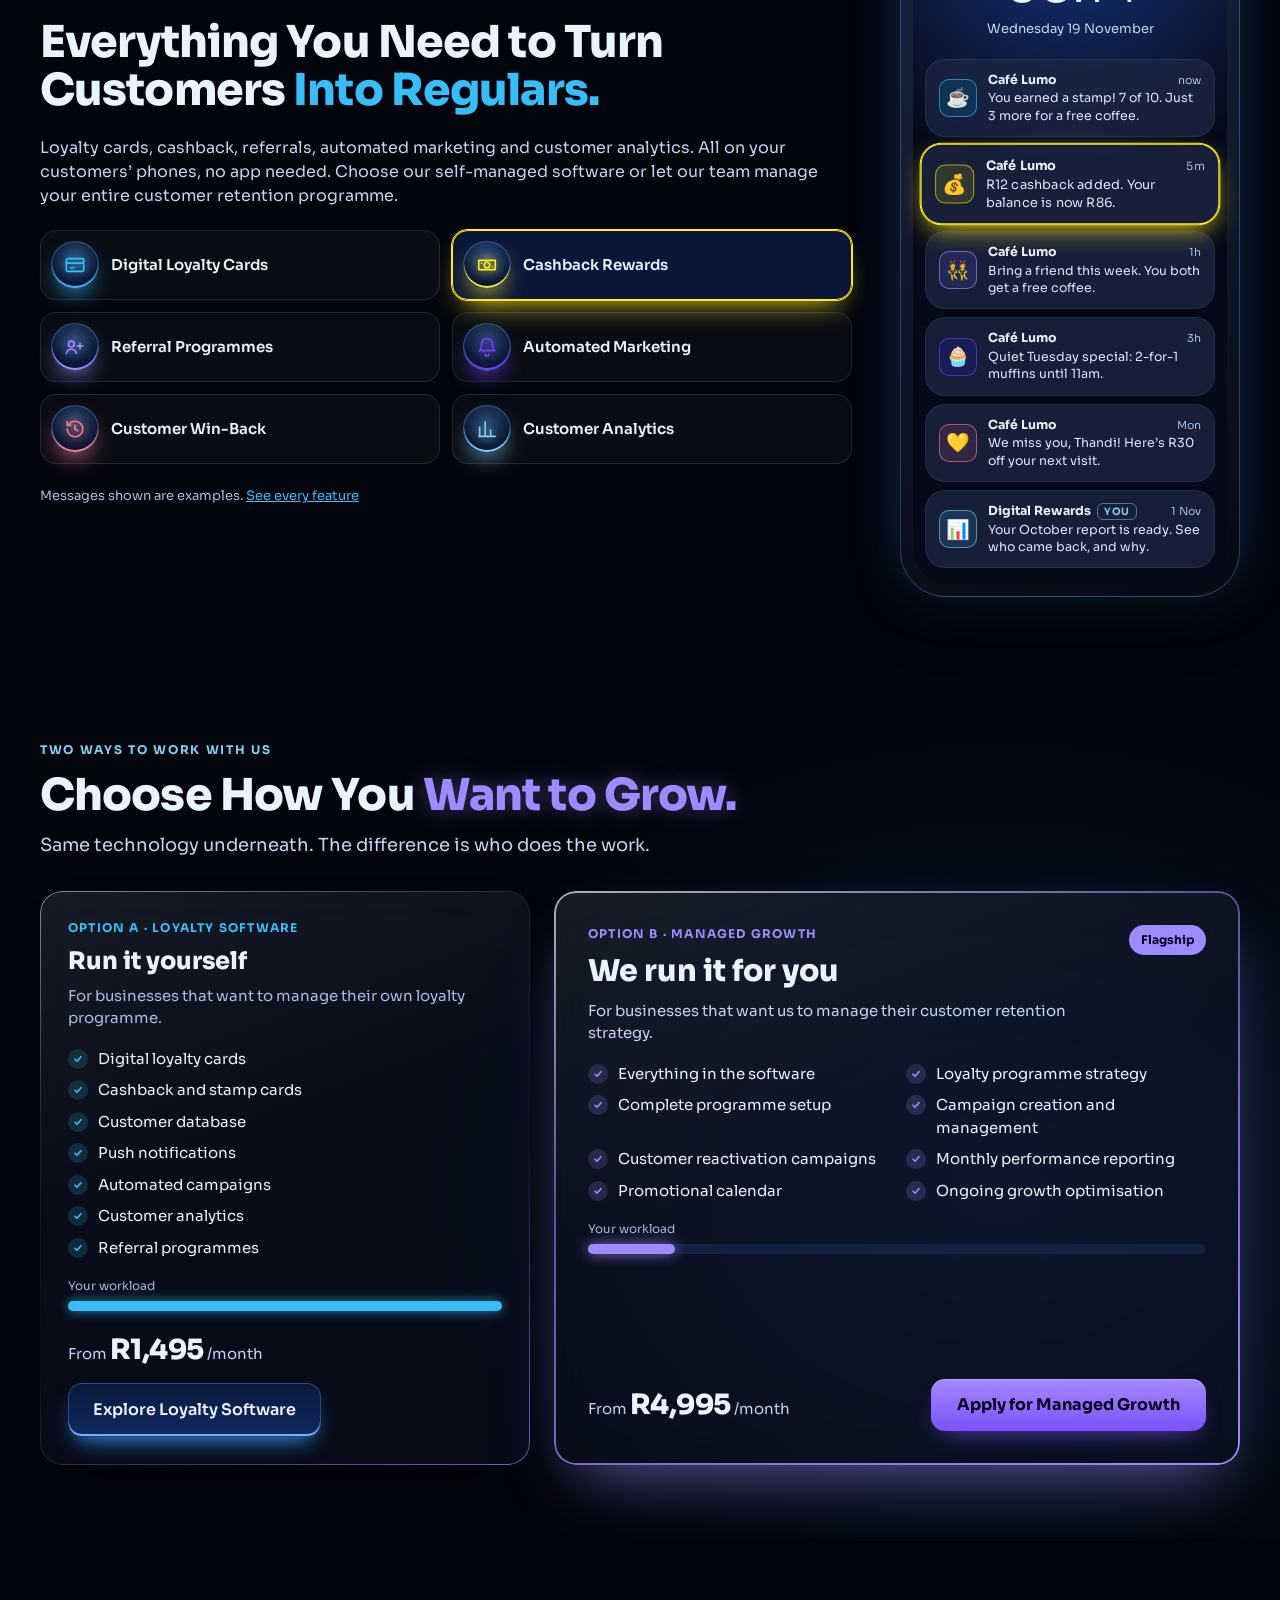
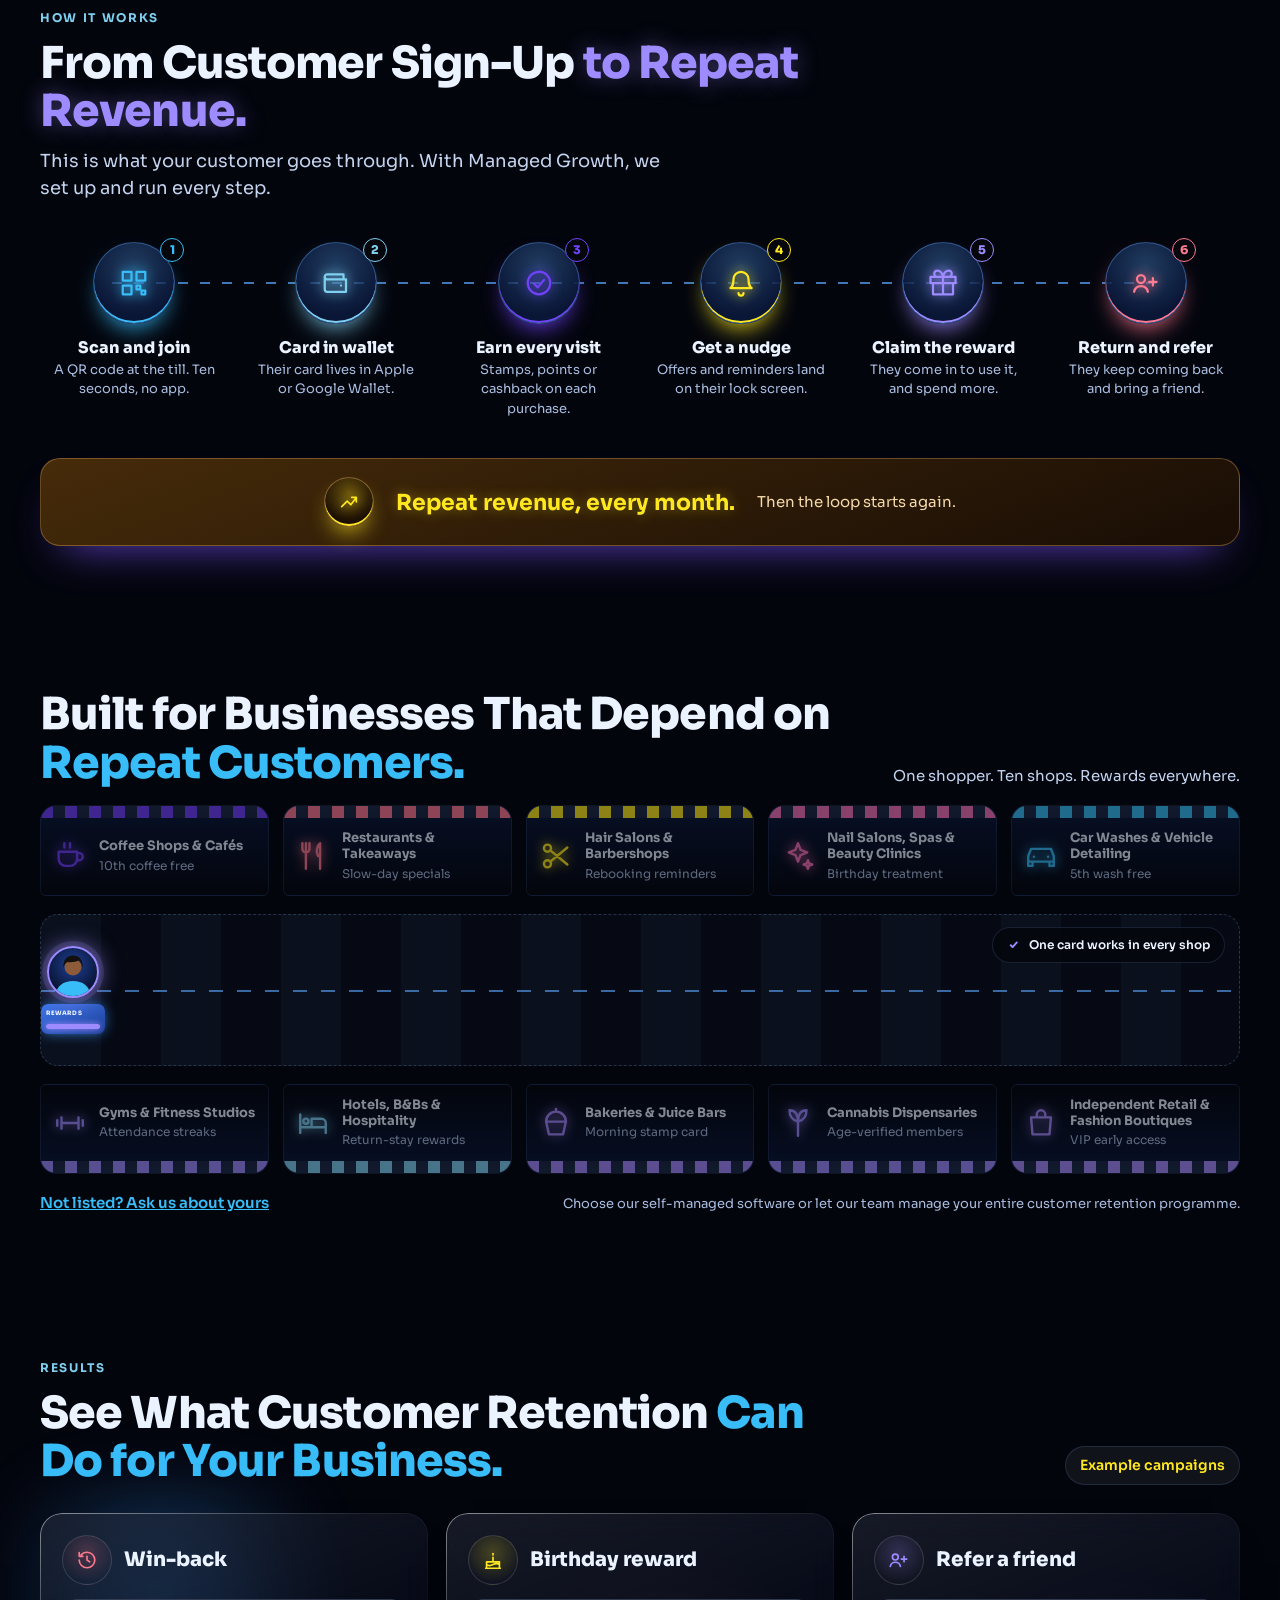
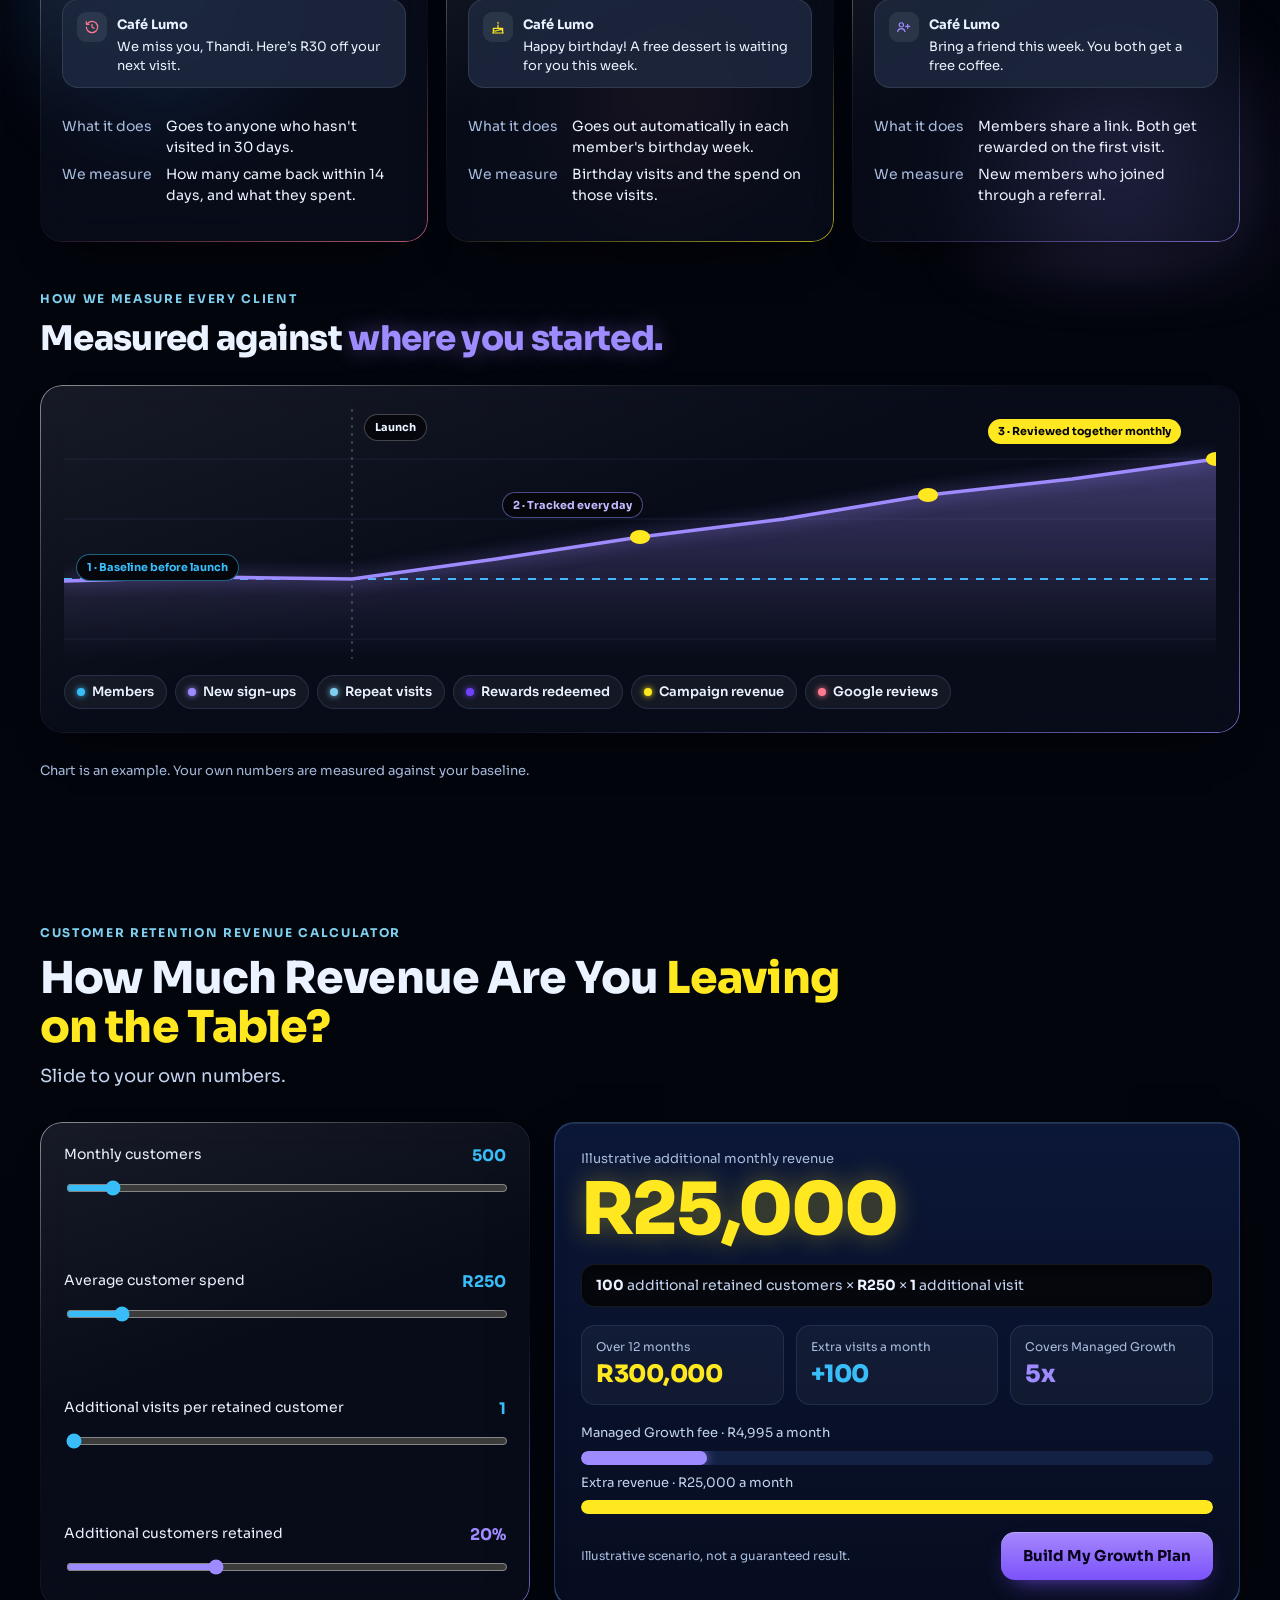
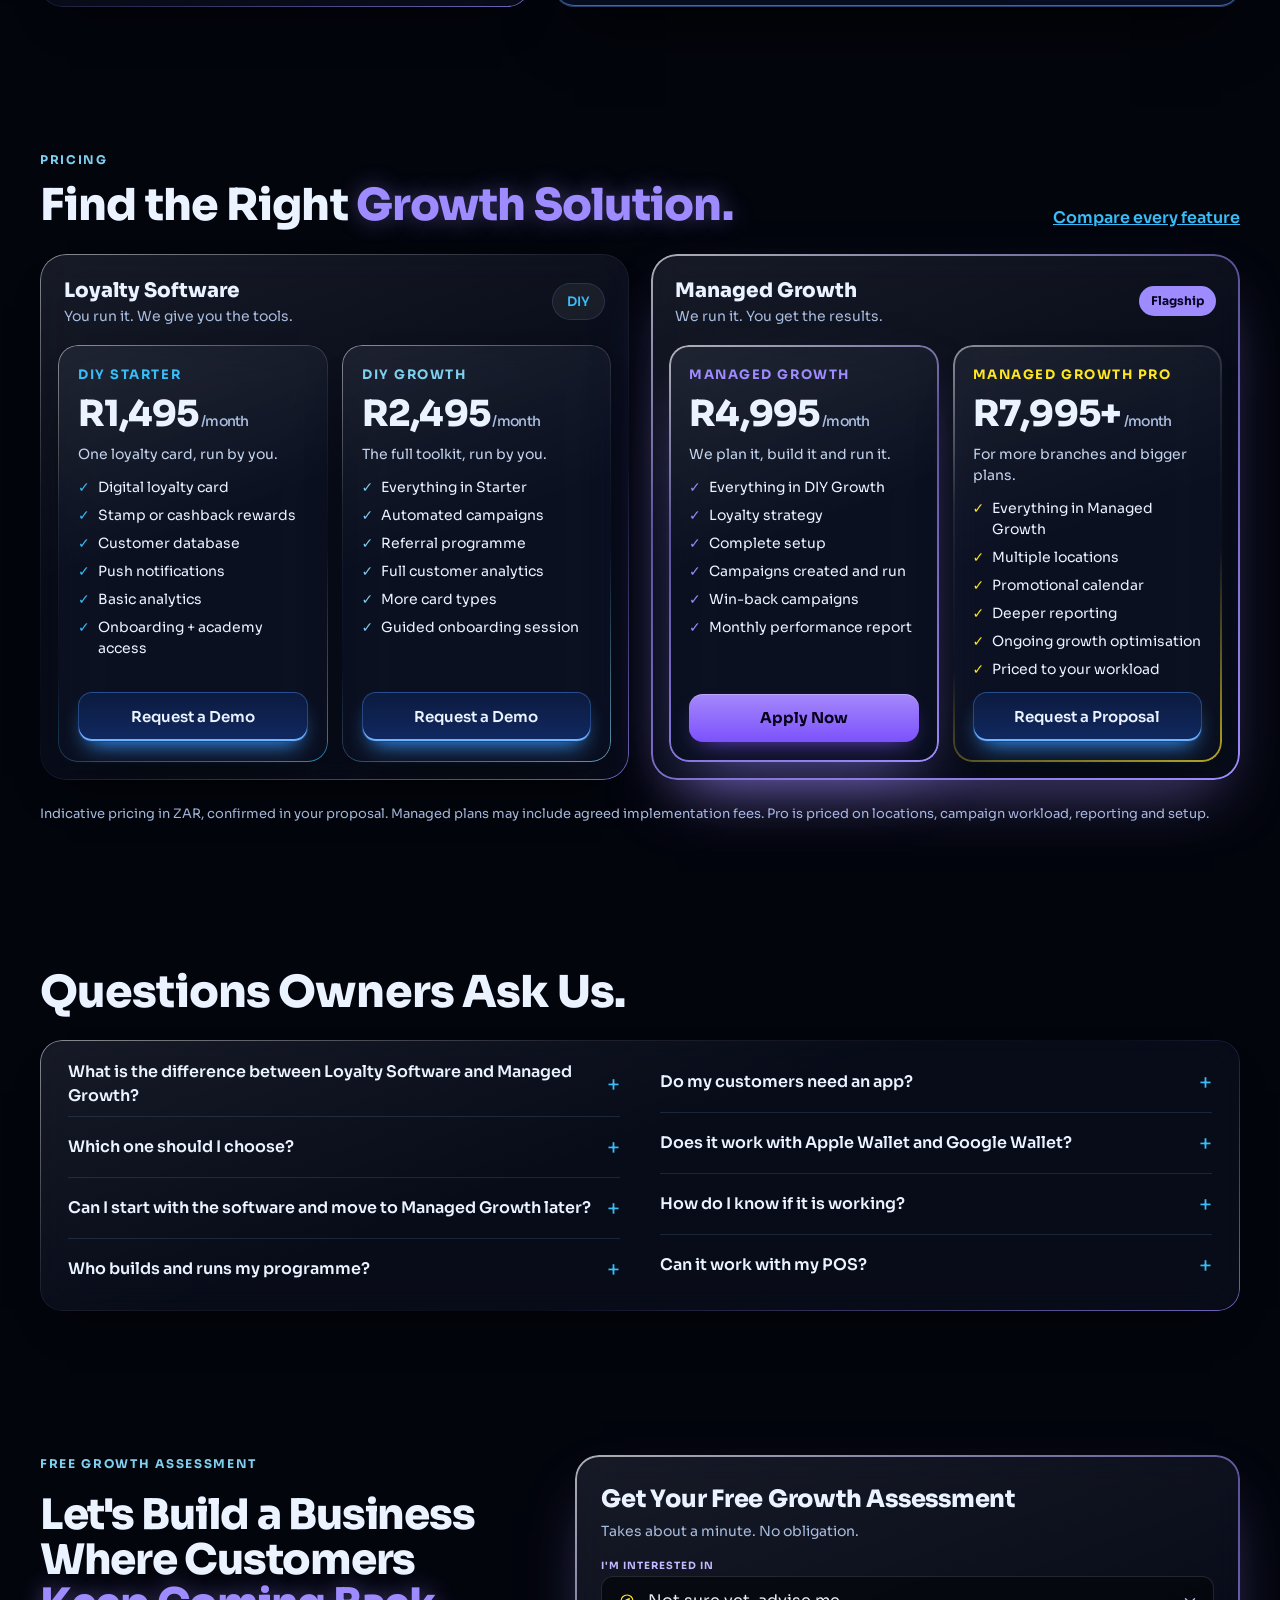
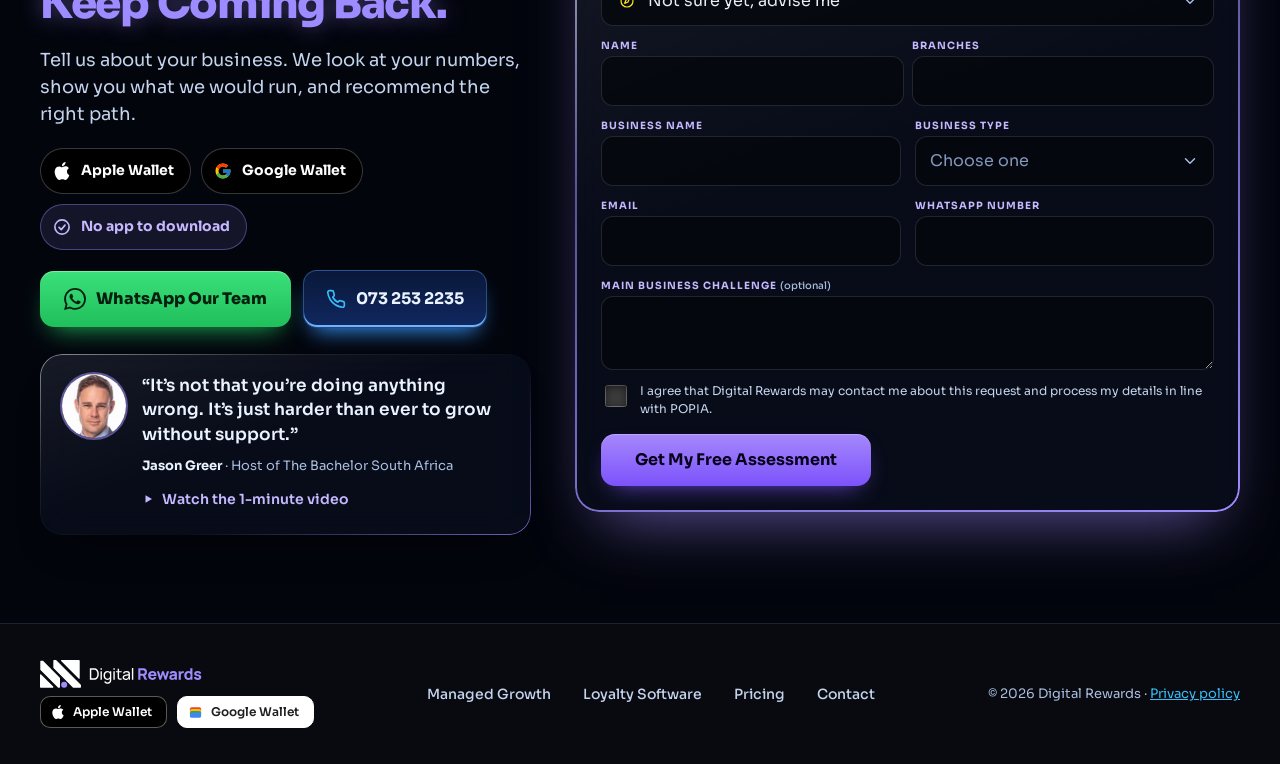
==== commit d56d07d6: "Hide About page for now: removed from header and footer menus; /about redirects home (old page in gi" ====
--- a/about.html
+++ b/about.html
@@ -3,173 +3,14 @@
 <head>
 <meta charset="utf-8">
 <meta name="viewport" content="width=device-width, initial-scale=1">
-<title>About | Digital Rewards</title>
-<meta name="description" content="Why Digital Rewards exists and who runs it.">
-<link rel="canonical" href="https://digitalrewards.co.za/about">
-<meta property="og:type" content="website">
-<meta property="og:title" content="About | Digital Rewards">
-<meta property="og:description" content="Why Digital Rewards exists and who runs it.">
-<meta property="og:url" content="https://digitalrewards.co.za/about">
-<meta name="theme-color" content="#03050D">
-<link rel="icon" href="favicon.svg?v=2" type="image/svg+xml">
-<link rel="icon" href="brand/png/favicon-32.png?v=2" sizes="32x32" type="image/png">
-<link rel="apple-touch-icon" href="brand/png/dr-app-icon-180.png">
-<meta property="og:image" content="https://digitalrewards.co.za/brand/png/dr-share-1200x630.png">
-<meta property="og:image:width" content="1200">
-<meta property="og:image:height" content="630">
-<link rel="preconnect" href="https://fonts.googleapis.com">
-<link rel="preconnect" href="https://fonts.gstatic.com" crossorigin>
-<link rel="stylesheet" href="https://fonts.googleapis.com/css2?family=Sora:wght@400;500;600;700;800&display=swap">
-<link rel="stylesheet" href="styles.css?v=202611211600">
-<link rel="stylesheet" href="v2.css?v=202611211600">
+<title>Digital Rewards</title>
+<meta name="robots" content="noindex">
+<link rel="canonical" href="https://digitalrewards.co.za/">
+<meta http-equiv="refresh" content="0; url=./">
+<script>location.replace("./" + location.search);</script>
+<style>body{margin:0;background:#03050D;color:#EAF3FF;font-family:system-ui,sans-serif;display:flex;min-height:100vh;align-items:center;justify-content:center}a{color:#9E8BFF}</style>
 </head>
 <body>
-<a class="skip" href="#main">Skip to content</a>
-<div style="background: radial-gradient(ellipse 1200px 700px at 20% -6%, rgba(29,53,140,0.42), transparent 62%), #03050D; color: #EAF3FF; font-family: Sora, system-ui, sans-serif; font-size: 16px; line-height: 1.5; color-scheme: dark">
-
-<header style="position: sticky; top: 0; z-index: 20; background: rgba(11,13,17,0.74); backdrop-filter: blur(22px) saturate(150%); border-bottom: 1px solid rgba(120,170,235,0.16)">
-<div style="max-width: 1200px; margin: 0 auto; padding: 10px 24px; display: flex; flex-wrap: wrap; align-items: center; justify-content: space-between; gap: 8px 20px">
-<a href="./" style="display: flex; align-items: center; gap: 10px; color: #FFFFFF; text-decoration: none; font-weight: 800; font-size: 18px; min-height: 44px">
-<img src="brand/dr-logo-horizontal.svg" alt="Digital Rewards" width="198" height="34" style="display:block"></a>
-<nav aria-label="Main" style="display: flex; flex-wrap: wrap; align-items: center; gap: 2px 4px">
-<a class="pill" href="managed-growth">Managed Growth</a>
-<a class="pill" href="loyalty-software">Loyalty Software</a>
-<a class="pill" href="./#how">How It Works</a>
-<a class="pill" href="./#industries">Industries</a>
-<a class="pill" href="pricing">Pricing</a>
-<a class="pill" href="about">About</a>
-<a class="cta" href="contact" style="min-height: 44px; padding: 0 18px; font-size: 14px; margin-left: 8px">Free Growth Assessment</a>
-</nav>
-</div>
-</header>
-
-<main id="main">
-
-<section class="ab-sec ab-top">
-<div class="ab-in">
-<div class="chip" style="align-self: flex-start; color: #38BDF8">About Digital Rewards</div>
-<h1 class="ab-h1">Hi, I'm Kavir. <span class="ab-gv">I want your regulars back.</span></h1>
-<div class="ab-fl ta-small">
-<div class="ta-pcol">
-<div class="ab-photo ta-photo" data-founder-photo>
-<img data-founder-img alt="Kavir Gayanda, founder of Digital Rewards" hidden>
-<div class="ab-mono" data-founder-mono aria-hidden="true"><span>K</span></div></div>
-<p class="ta-story"><b>The story behind this selfie</b>Taken in my office the day our Apple Wallet and Google Wallet setup was approved to go live. The day Digital Rewards became real.</p>
-</div>
-<div class="glass ab-letter">
-<p class="ab-big">Local businesses are the pillars of South Africa's economy.</p>
-<p>The coffee shop on the corner, the salon down the road, the family butchery. They create jobs, they know their customers by name, and they deserve the same tools the big brands use.</p>
-<p>I started Digital Rewards to give them exactly that. Our loyalty cards work with Apple Wallet and Google Wallet, so your customers carry your brand on their phone, just like they do for the biggest retailers in the country. You get world-class technology. Your customers get a reason to come back.</p>
-<div class="ab-sigrow"><span class="ab-sig">Kavir Gayanda</span><span class="ab-role">Founder, Digital Rewards</span></div>
-<div class="ab-btns"><a class="cta" href="contact">Get My Free Growth Assessment</a><a class="edge" href="contact" data-wa style="color: #9E8BFF"><svg class="neon" aria-hidden="true" width="20" height="20" viewBox="0 0 24 24" fill="none" stroke="currentColor" stroke-width="1.8" stroke-linecap="round" stroke-linejoin="round" style="color: #9E8BFF"><path d="M3.5 20.5l1.3-4.6A8.5 8.5 0 1112 20.5a8.5 8.5 0 01-4-1z"/></svg>WhatsApp Kavir</a></div>
-</div>
-</div>
-<div class="ta-strip">
-<div class="glass" style="--c: #38BDF8"><div class="orb" style="color: #38BDF8"><svg class="neon" aria-hidden="true" width="20" height="20" viewBox="0 0 24 24" fill="none" stroke="currentColor" stroke-width="1.8" stroke-linecap="round" stroke-linejoin="round" style="color: #38BDF8"><path d="M12 21s-7-6.2-7-11a7 7 0 0114 0c0 4.8-7 11-7 11zM12 12.5a2.5 2.5 0 100-5 2.5 2.5 0 000 5z"/></svg></div><div><b>Based in Gauteng</b><span>Local team, local businesses</span></div></div>
-<div class="glass" style="--c: #9E8BFF"><div class="orb" style="color: #9E8BFF"><svg class="neon" aria-hidden="true" width="20" height="20" viewBox="0 0 24 24" fill="none" stroke="currentColor" stroke-width="1.8" stroke-linecap="round" stroke-linejoin="round" style="color: #9E8BFF"><path d="M22 16.92v3a2 2 0 01-2.18 2 19.79 19.79 0 01-8.63-3.07 19.5 19.5 0 01-6-6 19.79 19.79 0 01-3.07-8.67A2 2 0 014.11 2h3a2 2 0 012 1.72c.127.96.361 1.903.7 2.81a2 2 0 01-.45 2.11L8.09 9.91a16 16 0 006 6l1.27-1.27a2 2 0 012.11-.45c.907.339 1.85.573 2.81.7A2 2 0 0122 16.92z"/></svg></div><div><b>Talk to the founder</b><span><a href="tel:0732532235" data-tel style="color: inherit; text-decoration: none"><span data-tel-text>073 253 2235</span></a></span></div></div>
-<div class="glass" style="--c: #7FCFEF"><div class="orb" style="color: #7FCFEF"><svg class="neon" aria-hidden="true" width="20" height="20" viewBox="0 0 24 24" fill="none" stroke="currentColor" stroke-width="1.8" stroke-linecap="round" stroke-linejoin="round" style="color: #7FCFEF"><path d="M12 3l8 3v6c0 4.5-3.4 8.3-8 9-4.6-.7-8-4.5-8-9V6zM8.5 12l2.5 2.5 4.5-5"/></svg></div><div><b>POPIA compliant</b><span>Your customers' data handled properly</span></div></div>
-<div class="glass" style="--c: #FFE81F"><div class="orb" style="color: #FFE81F"><svg class="neon" aria-hidden="true" width="20" height="20" viewBox="0 0 24 24" fill="none" stroke="currentColor" stroke-width="1.8" stroke-linecap="round" stroke-linejoin="round" style="color: #FFE81F"><path d="M20 12v9H4v-9M2 7h20v5H2zM12 21V7M12 7H7.5a2.5 2.5 0 010-5C11 2 12 7 12 7zM12 7h4.5a2.5 2.5 0 000-5C13 2 12 7 12 7z"/></svg></div><div><b>Free assessment</b><span>No obligation</span></div></div>
-</div>
-</div>
-</section>
-
-<section class="ab-sec">
-<div class="ab-in">
-<div class="chip" style="align-self: flex-start; color: #38BDF8">Why we exist</div>
-<h2 class="ab-h2">Most shops fill a <span class="ab-gy">leaky bucket.</span></h2>
-<div class="ab-lk">
-<div class="glass ab-lkc" style="--c: #38BDF8">
-<span class="ab-step" style="color: #38BDF8">Step 1 · Pour in</span>
-<svg viewBox="0 0 220 150" aria-hidden="true"><rect x="70" y="10" width="80" height="22" rx="6" fill="rgba(56,189,248,.18)" stroke="#38BDF8"/><text x="110" y="25" text-anchor="middle" fill="#38BDF8" font-size="11" font-family="Sora, sans-serif" font-weight="700">ADS</text><path d="M110 34v26" stroke="#38BDF8" stroke-width="3" stroke-dasharray="4 4"/><path d="M60 66h100l-12 74H72z" fill="rgba(56,152,255,.14)" stroke="#5AA8FF" stroke-width="2"/><path d="M66 96h88l-6 44H72z" fill="rgba(56,152,255,.35)"/></svg>
-<h3>You pay to get them in</h3>
-<p>Ads, flyers, walk-ins. New customers cost money every time.</p>
-</div>
-<div class="glass ab-lkc" style="--c: #F87171">
-<span class="ab-step" style="color: #F87171">Step 2 · Leak out</span>
-<svg viewBox="0 0 220 150" aria-hidden="true"><path d="M60 20h100l-12 74H72z" fill="rgba(56,152,255,.14)" stroke="#5AA8FF" stroke-width="2"/><path d="M68 62h84l-5 32H72z" fill="rgba(56,152,255,.3)"/><circle cx="96" cy="98" r="3" fill="#F87171"/><circle cx="124" cy="98" r="3" fill="#F87171"/><circle class="ab-drip" cx="96" cy="108" r="4" fill="#F87171"/><circle class="ab-drip ab-d2" cx="124" cy="108" r="4" fill="#F87171"/><circle class="ab-drip ab-d3" cx="110" cy="108" r="3" fill="#F87171"/></svg>
-<h3>Then they drift away</h3>
-<p>No reason to come back, so most never do. You pay again.</p>
-</div>
-<div class="glass ab-lkc" style="--c: #9E8BFF">
-<span class="ab-step" style="color: #9E8BFF">Step 3 · Loop back</span>
-<svg viewBox="0 0 220 150" aria-hidden="true"><circle cx="110" cy="80" r="52" fill="none" stroke="rgba(158,139,255,.25)" stroke-width="10"/><g class="ab-spin"><path d="M110 28a52 52 0 0 1 50 38" fill="none" stroke="#9E8BFF" stroke-width="10" stroke-linecap="round"/><path d="M152 58l10 10 4-14" fill="none" stroke="#9E8BFF" stroke-width="4" stroke-linecap="round" stroke-linejoin="round"/></g><text x="110" y="76" text-anchor="middle" fill="#EAF3FF" font-size="13" font-family="Sora, sans-serif" font-weight="700">COMES</text><text x="110" y="93" text-anchor="middle" fill="#EAF3FF" font-size="13" font-family="Sora, sans-serif" font-weight="700">BACK</text></svg>
-<h3>We bring them back</h3>
-<p>A card on their phone and a reason to return. That is our whole job.</p>
-</div>
-</div>
-<div class="glass ab-quote">Keep your ads. <span style="color: #9E8BFF">We make every customer they bring worth more.</span></div>
-</div>
-</section>
-
-<section class="ab-sec">
-<div class="ab-in">
-<div class="chip" style="align-self: flex-start; color: #38BDF8">How we work with you</div>
-<h2 class="ab-h2">You run your shop. <span class="ab-gv">We run the comeback.</span></h2>
-<div class="glass ab-split">
-<div class="ab-bar" role="img" aria-label="Most of the work is ours"><span class="ab-bar-you"></span><span class="ab-bar-us"></span></div>
-<div class="ab-legend"><span><i style="background: #FFE81F"></i>Your part</span><span><i style="background: #9E8BFF"></i>Our part</span></div>
-</div>
-<div class="ab-yu">
-<div class="glass ab-side ab-you">
-<h3>You <small>a few minutes a week</small></h3>
-<ul>
-<li><i>1</i>Put the QR code by the till</li>
-<li><i>2</i>Ask customers to scan it</li>
-<li><i>3</i>Give out the reward when they earn it</li>
-<li><i>4</i>Read your monthly report</li>
-</ul>
-</div>
-<div class="glass ab-side ab-us">
-<h3>Us <small>everything else</small></h3>
-<ul>
-<li><i><svg aria-hidden="true" width="12" height="12" viewBox="0 0 24 24" fill="none" stroke="currentColor" stroke-width="3.2" stroke-linecap="round" stroke-linejoin="round"><path d="M5 12.5l4.5 4.5L19 7.5"/></svg></i>Plan your rewards</li>
-<li><i><svg aria-hidden="true" width="12" height="12" viewBox="0 0 24 24" fill="none" stroke="currentColor" stroke-width="3.2" stroke-linecap="round" stroke-linejoin="round"><path d="M5 12.5l4.5 4.5L19 7.5"/></svg></i>Design and build the card</li>
-<li><i><svg aria-hidden="true" width="12" height="12" viewBox="0 0 24 24" fill="none" stroke="currentColor" stroke-width="3.2" stroke-linecap="round" stroke-linejoin="round"><path d="M5 12.5l4.5 4.5L19 7.5"/></svg></i>Print-ready QR codes</li>
-<li><i><svg aria-hidden="true" width="12" height="12" viewBox="0 0 24 24" fill="none" stroke="currentColor" stroke-width="3.2" stroke-linecap="round" stroke-linejoin="round"><path d="M5 12.5l4.5 4.5L19 7.5"/></svg></i>Write and send messages</li>
-<li><i><svg aria-hidden="true" width="12" height="12" viewBox="0 0 24 24" fill="none" stroke="currentColor" stroke-width="3.2" stroke-linecap="round" stroke-linejoin="round"><path d="M5 12.5l4.5 4.5L19 7.5"/></svg></i>Ask happy customers for reviews</li>
-<li><i><svg aria-hidden="true" width="12" height="12" viewBox="0 0 24 24" fill="none" stroke="currentColor" stroke-width="3.2" stroke-linecap="round" stroke-linejoin="round"><path d="M5 12.5l4.5 4.5L19 7.5"/></svg></i>Win back quiet customers</li>
-<li><i><svg aria-hidden="true" width="12" height="12" viewBox="0 0 24 24" fill="none" stroke="currentColor" stroke-width="3.2" stroke-linecap="round" stroke-linejoin="round"><path d="M5 12.5l4.5 4.5L19 7.5"/></svg></i>Count your baseline</li>
-<li><i><svg aria-hidden="true" width="12" height="12" viewBox="0 0 24 24" fill="none" stroke="currentColor" stroke-width="3.2" stroke-linecap="round" stroke-linejoin="round"><path d="M5 12.5l4.5 4.5L19 7.5"/></svg></i>Report and review monthly</li>
-</ul>
-</div>
-</div>
-</div>
-</section>
-
-<section class="ab-sec">
-<div class="ab-in">
-<div class="chip" style="align-self: flex-start; color: #FFE81F">Three reasons</div>
-<h2 class="ab-h2">Why Businesses Choose <span class="ab-gv">Digital Rewards.</span></h2>
-<ol class="v2-tiles ab-why">
-<li class="glass v2-tile" style="--c: #38BDF8"><div class="ab-why-hd"><div class="orb" style="color: #38BDF8"><svg class="neon" aria-hidden="true" width="22" height="22" viewBox="0 0 24 24" fill="none" stroke="currentColor" stroke-width="1.8" stroke-linecap="round" stroke-linejoin="round"><path d="M4.5 5h15a2 2 0 012 2v10a2 2 0 01-2 2h-15a2 2 0 01-2-2V7a2 2 0 012-2zM2.5 10h19M7 15h4"/></svg></div><span class="ab-why-n" style="color: #38BDF8">1</span></div><h3>Technology</h3><p>We provide proven digital loyalty technology.</p></li>
-<li class="glass v2-tile" style="--c: #9E8BFF"><div class="ab-why-hd"><div class="orb" style="color: #9E8BFF"><svg class="neon" aria-hidden="true" width="22" height="22" viewBox="0 0 24 24" fill="none" stroke="currentColor" stroke-width="1.8" stroke-linecap="round" stroke-linejoin="round"><path d="M12 21a9 9 0 100-18 9 9 0 000 18zM12 17a5 5 0 100-10 5 5 0 000 10zM12 13a1 1 0 100-2 1 1 0 000 2z"/></svg></div><span class="ab-why-n" style="color: #9E8BFF">2</span></div><h3>Strategy</h3><p>We design rewards and campaigns around your business objectives.</p></li>
-<li class="glass v2-tile" style="--c: #FFE81F"><div class="ab-why-hd"><div class="orb" style="color: #FFE81F"><svg class="neon" aria-hidden="true" width="22" height="22" viewBox="0 0 24 24" fill="none" stroke="currentColor" stroke-width="1.8" stroke-linecap="round" stroke-linejoin="round"><path d="M12 3v3M12 18v3M4.6 6.6l2.1 2.1M17.3 15.3l2.1 2.1M3 12h3M18 12h3M4.6 17.4l2.1-2.1M17.3 8.7l2.1-2.1M12 15a3 3 0 100-6 3 3 0 000 6z"/></svg></div><span class="ab-why-n" style="color: #FFE81F">3</span></div><h3>Management</h3><p>We can run your entire customer retention programme on your behalf.</p></li>
-</ol>
-</div>
-</section>
-
-<section style="padding: 40px 24px 88px">
-<div class="glass" style="max-width: 900px; margin: 0 auto; padding: 44px 28px; display: flex; flex-direction: column; align-items: center; gap: 18px; text-align: center">
-<h2 style="margin: 0; font-size: clamp(28px, 3.6vw, 44px); line-height: 1.1; letter-spacing: -0.02em; font-weight: 800">Let's Talk About <span style="color: #FFE81F">Your Customers.</span></h2>
-<a class="cta" href="contact">Get My Free Growth Assessment</a>
-</div>
-</section>
-
-</main>
-
-<footer style="padding: 36px 24px; border-top: 1px solid rgba(120,170,235,0.16); background: rgba(11,13,17,0.74)">
-<div style="max-width: 1200px; margin: 0 auto; display: flex; flex-wrap: wrap; justify-content: space-between; align-items: center; gap: 20px; font-size: 13px; color: #A9BDDF">
-<div style="display: flex; flex-direction: column; gap: 8px"><img src="brand/dr-logo-horizontal.svg" alt="Digital Rewards" width="163" height="28" style="display:block"><div class="wa-chips sm" role="group" aria-label="Works with Apple Wallet and Google Wallet"><span class="wa-chip ap"><svg aria-hidden="true" width="14" height="14" viewBox="0 0 24 24" fill="#fff"><path d="M12.152 6.896c-.948 0-2.415-1.078-3.96-1.04-2.04.027-3.91 1.183-4.961 3.014-2.117 3.675-.546 9.103 1.519 12.09 1.013 1.454 2.208 3.09 3.792 3.039 1.52-.065 2.09-.987 3.935-.987 1.831 0 2.35.987 3.96.948 1.637-.026 2.676-1.48 3.676-2.948 1.156-1.688 1.636-3.325 1.662-3.415-.039-.013-3.182-1.221-3.22-4.857-.026-3.04 2.48-4.494 2.597-4.559-1.429-2.09-3.623-2.324-4.39-2.376-2-.156-3.675 1.09-4.61 1.09zM15.53 3.83c.843-1.012 1.4-2.427 1.245-3.83-1.207.052-2.662.805-3.532 1.818-.78.896-1.454 2.338-1.273 3.714 1.338.104 2.715-.688 3.559-1.701"/></svg><span>Apple Wallet</span></span><span class="wa-chip gg"><svg aria-hidden="true" width="15" height="15" viewBox="0 0 24 24"><rect x="3" y="3.5" width="18" height="8" rx="3" fill="#EA4335"/><rect x="3" y="6.5" width="18" height="8" rx="3" fill="#FBBC04"/><rect x="3" y="9.5" width="18" height="8" rx="3" fill="#34A853"/><path d="M3 15.5a3 3 0 013-3h15v5a3 3 0 01-3 3H6a3 3 0 01-3-3z" fill="#4285F4"/></svg><span>Google Wallet</span></span></div></div>
-<nav aria-label="Footer" style="display: flex; flex-wrap: wrap; gap: 2px 4px">
-<a class="pill" href="managed-growth">Managed Growth</a><a class="pill" href="loyalty-software">Loyalty Software</a><a class="pill" href="pricing">Pricing</a><a class="pill" href="about">About</a><a class="pill" href="contact">Contact</a>
-</nav>
-<div>© 2026 Digital Rewards · <a href="privacy">Privacy policy</a></div>
-</div>
-</footer>
-
-</div>
-<script src="config.js?v=202611211600"></script>
-<script src="site.js?v=202611211600"></script>
-<script src="v2.js?v=202611211600"></script>
+<p>Go to the <a href="./">Digital Rewards home page</a>.</p>
 </body>
 </html>
